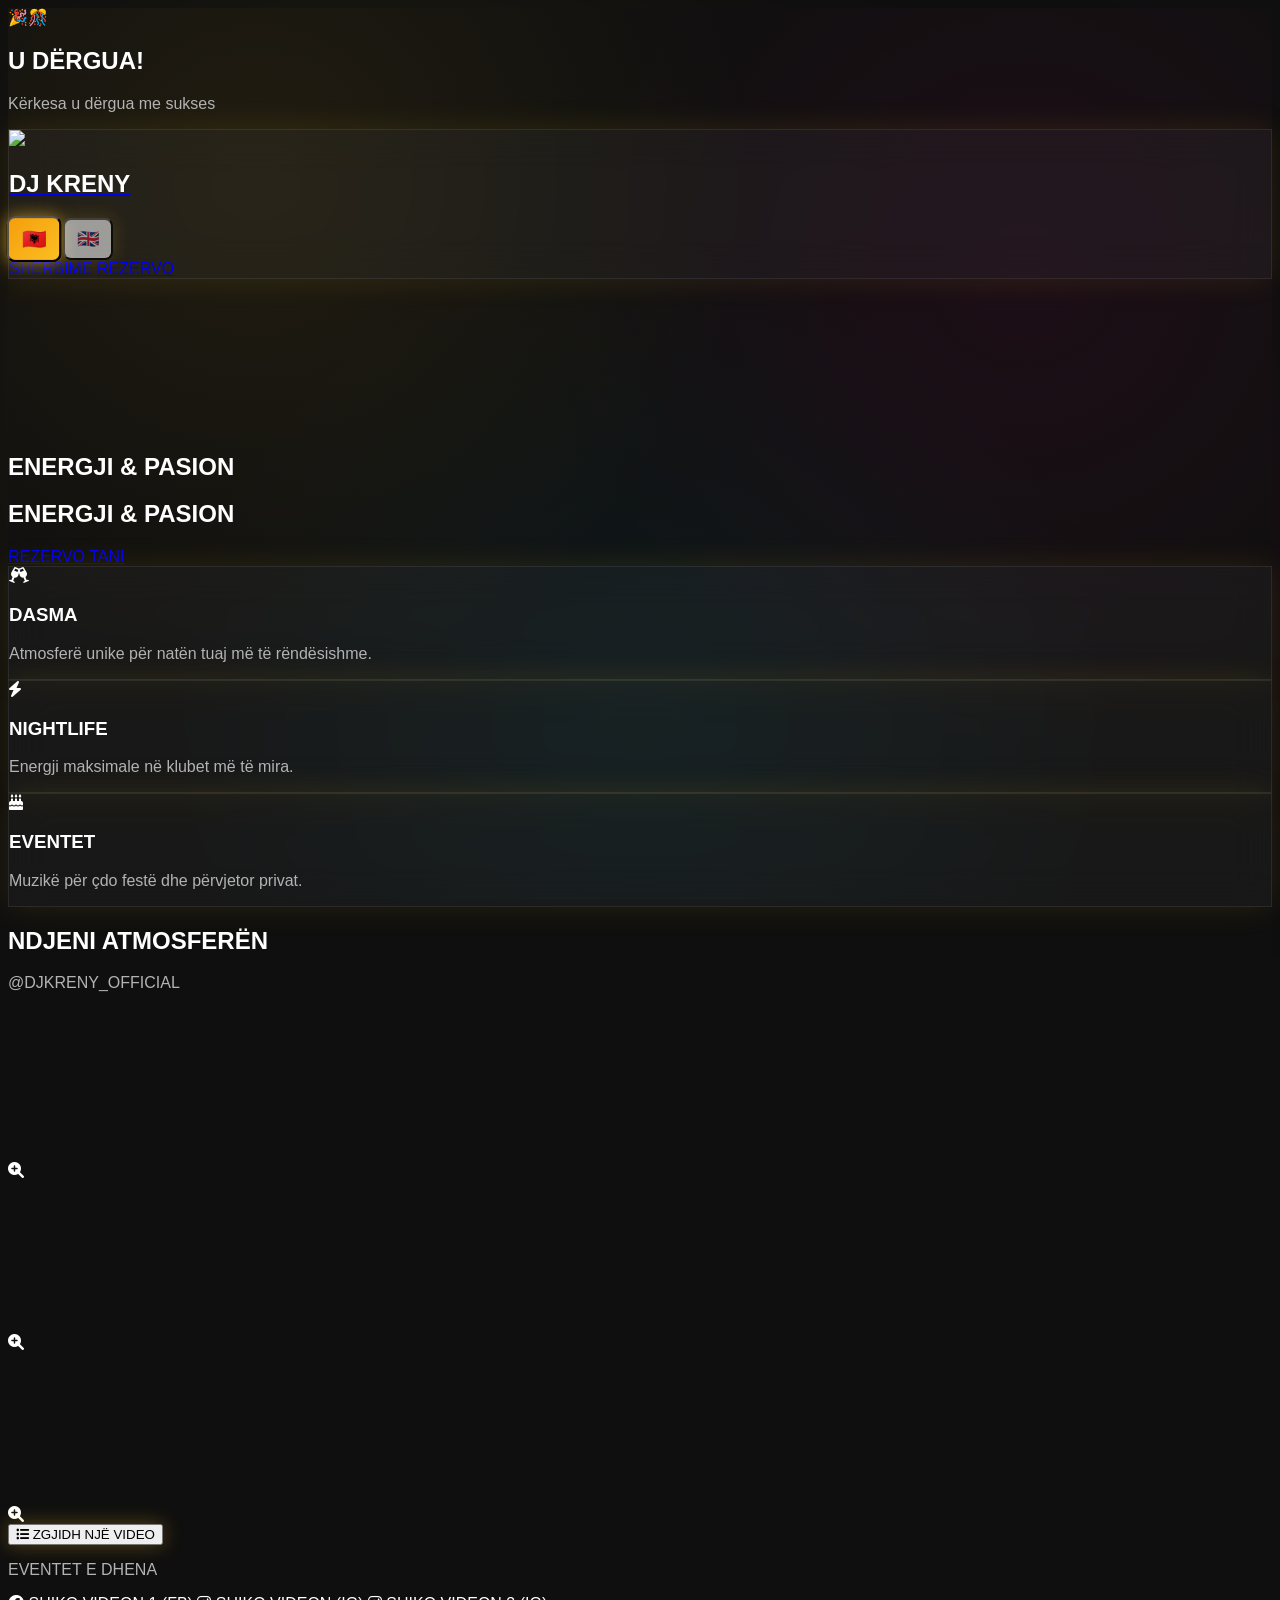
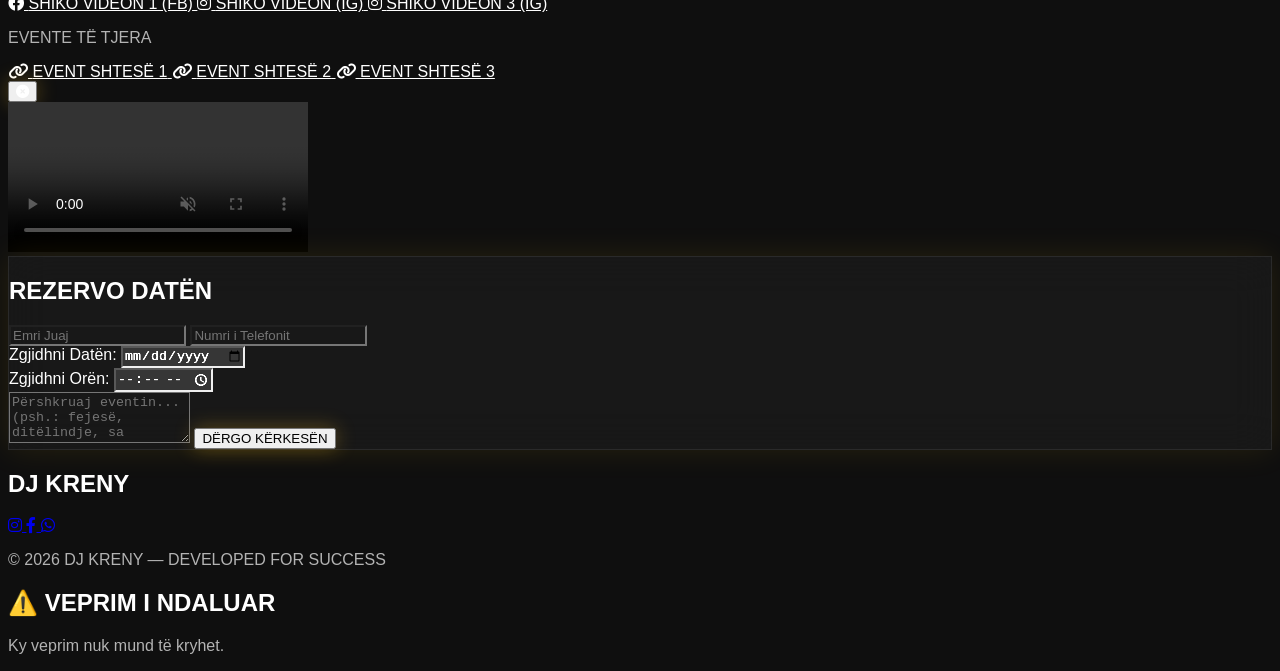
==== index.html @ 091c29fd "Initial commit via Netlify" ====
<!DOCTYPE html>
<html lang="sq">
<head>
    <meta name="google-site-verification" content="lbZ1wRb_eYthbg-sfhE1uniIKTOkqel6J00k6n7oX7g"/>
    <meta charset="UTF-8">
    <meta name="viewport" content="width=device-width, initial-scale=1.0">
    <title>DJ KRENY | Official Website</title>
    <script src="https://cdn.tailwindcss.com"></script>
    <link rel="stylesheet" href="https://cdnjs.cloudflare.com/ajax/libs/font-awesome/6.0.0/css/all.min.css">
    <script src="https://cdn.jsdelivr.net/npm/sweetalert2@11"></script>
    <script src="https://cdn.jsdelivr.net/npm/canvas-confetti@1.6.0/dist/confetti.browser.min.js"></script>
</head>


<style>
    .hero-overlay {
    position: absolute;
    inset: 0;
    background: linear-gradient(to bottom, rgba(0,0,0,0.6), rgba(0,0,0,0.9));
}
    
    
    .lang-btn {
    font-size: 18px;
    padding: 8px 12px;
    border-radius: 8px;
    transition: all 0.3s ease;
    opacity: 0.6;
}

.lang-btn.active {
    opacity: 1;
    background: linear-gradient(135deg, #f59e0b, #fbbf24);
    box-shadow: 0 0 15px rgba(251,191,36,0.6);
    transform: scale(1.1);
}
 
  
 :root {
  --bg-main: #0f0f0f;
  --bg-secondary: #181818;
  --card-bg: rgba(255, 255, 255, 0.05);
  --card-border: rgba(255, 255, 255, 0.1);

  --text-main: #ffffff;
  --text-sub: #b3b3b3;

  --input-bg: #1e1e1e;
}

/* GLOBAL */
body {
  background: var(--bg-main);
  color: var(--text-main);
  font-family: 'Inter', sans-serif;
  overflow-x: hidden;
  transition: background 0.4s ease, color 0.4s ease;
  
  /* SHTESA PER ANTI-COPY */
  -webkit-user-select: none;
  -moz-user-select: none;
  -ms-user-select: none;
  user-select: none;
}

/* Lejon shkrimin vetem te forma e rezervimit */
input, textarea, select {
  -webkit-user-select: text;
  -moz-user-select: text;
  -ms-user-select: text;
  user-select: text;
}
    
    
#preloader { pointer-events: none; }
   
 * {
    scroll-behavior: smooth;
}

/* smooth fade kur hapet faqja */
body {
    animation: fadeIn 1s ease;
}

@keyframes fadeIn {
    from { opacity: 0; }
    to { opacity: 1; }
}
   

@import url('https://fonts.googleapis.com/css2?family=Inter:wght@400;700;900&display=swap');


/* ZBATIMI I VARIABLAVE */

.glass-card {
    background: rgba(255, 255, 255, 0.03) !important;
    backdrop-filter: blur(25px);
    border: 1px solid rgba(255,255,255,0.08);
    box-shadow: 
        0 10px 40px rgba(0,0,0,0.6),
        0 0 30px rgba(251,191,36,0.1);
}

   .glass-card:hover {
    transform: translateY(-8px) scale(1.02);
    box-shadow: 
        0 10px 40px rgba(0,0,0,0.5),
        0 0 30px rgba(251,191,36,0.2);
}
   
   
h1, h2, h3, .text-white { color: var(--text-main) !important; }
p, .text-gray-200, .text-gray-500 { color: var(--text-sub) !important; }

section { transition: background 0.4s ease; }

input, select {
    background-color: var(--input-bg) !important;
    color: var(--text-main) !important;
}
    
/* EFEKTET */
.neon-hover:hover {
    color: #fbbf24;
    text-shadow: 0 0 7px #fbbf24, 0 0 21px #fbbf24;
    transition: all 0.4s ease-in-out;
}

@keyframes slide-up {
    from { transform: translateY(100%); }
    to { transform: translateY(0); }
}

.sticky-player { animation: slide-up 1s ease-out; }

@keyframes logo-gold-pulse {
    0%, 100% { opacity: 0.3; transform: scale(1); filter: blur(15px); }
    50% { opacity: 0.6; transform: scale(1.15); filter: blur(25px); }
}

.animate-logo-gold-pulse { animation: logo-gold-pulse 4s infinite ease-in-out; }
 /* 🔥 FORCE DARK MODE (TAILWIND FIX) */
html, body {
    background-color: #0f0f0f !important;
    color: #ffffff !important;
}

    
    
    body::before {
    content: "";
    position: fixed;
    inset: 0;
    background: radial-gradient(circle at 30% 40%, rgba(251,191,36,0.15), transparent 50%),
                radial-gradient(circle at 70% 60%, rgba(255,0,120,0.12), transparent 50%);
    filter: blur(80px);
    animation: moveLights 12s infinite alternate ease-in-out;
    z-index: -1;
}

@keyframes moveLights {
    0% {
        transform: translate(0, 0) scale(1);
    }
    50% {
        transform: translate(-30px, 20px) scale(1.1);
    }
    100% {
        transform: translate(30px, -20px) scale(1.05);
    }
}
    
    

 /* 🔥 NEXT LEVEL FINAL FIX */

body {
    background: radial-gradient(circle at 20% 20%, rgba(251,191,36,0.08), transparent 40%),
                radial-gradient(circle at 80% 30%, rgba(255,0,150,0.06), transparent 40%),
                radial-gradient(circle at 50% 80%, rgba(0,200,255,0.05), transparent 50%),
                #050505;
    background-attachment: fixed;
}
    

/* heq çdo të bardhë nga Tailwind */
[class*="bg-white"],
.bg-white {
    background-color: transparent !important;
}

/* glass premium */
.glass-card {
    background: rgba(255, 255, 255, 0.04) !important;
    backdrop-filter: blur(20px);
    box-shadow: 0 0 30px rgba(255, 200, 0, 0.1);
}

/* button glow */
button {
    box-shadow: 0 0 20px rgba(251,191,36,0.3);
}

button:hover {
    box-shadow: 0 0 40px rgba(251,191,36,0.6);
}
 
    
    ::selection {
    background: #fbbf24;
    color: black;
}
    
    .reveal {
  opacity: 0;
  transform: translateY(50px);
  transition: 0.8s ease;
}

.reveal.active {
  opacity: 1;
  transform: translateY(0);
}
    
</style>


    
<body>
<!-- PRELOADER -->
<div id="preloader" class="fixed inset-0 z-[99999] flex items-center justify-center bg-black/90 backdrop-blur-xl">

    <div class="text-center">

        <!-- LOGO WRAPPER -->
        <div class="relative w-28 h-28 mx-auto mb-6">

            <!-- Glow ring -->
            <div class="absolute inset-0 rounded-full bg-gradient-to-r from-amber-400 via-yellow-500 to-amber-600 blur-2xl opacity-60 animate-pulse"></div>

            <!-- Rotating border -->
            <div class="absolute inset-0 rounded-full border-2 border-amber-400/40 animate-spin-slow"></div>

            <!-- Logo -->
            <img src="https://i.postimg.cc/5tQn3x85/641736505-18256467829289016-143216903978284011-n.jpg"
                 class="relative w-full h-full rounded-full border-2 border-amber-500 shadow-2xl scale-95 animate-zoomIn">

        </div>

        <!-- SPINNER -->
        <div class="w-8 h-8 border-2 border-amber-400 border-t-transparent rounded-full animate-spin mx-auto"></div>

        <!-- TEXT -->
        <p class="mt-5 text-amber-400 text-xs tracking-[6px] font-semibold animate-pulse">
            LOADING EXPERIENCE
        </p>

    </div>
</div>
    
    
   <div id="successPopup" class="fixed inset-0 flex items-center justify-center bg-black/70 opacity-0 pointer-events-none transition-all duration-500 z-[9999]">
    
    <div id="popupBox" class="bg-[#111] p-8 rounded-3xl text-center border border-amber-500/30 shadow-2xl scale-75 transition-all duration-500">
        
        <div class="text-5xl mb-4 animate-bounce">🎉🎊</div>
        
        <h2 class="text-xl text-amber-500 font-bold mb-2">
            U DËRGUA!
        </h2>
        
        <p class="text-gray-300 text-sm">
            Kërkesa u dërgua me sukses
        </p>

    </div>
</div>
    
    
    
    <nav class="p-4 md:px-10 flex justify-between items-center sticky top-0 z-50 glass-card">
    <a href="#" class="flex items-center gap-3 group cursor-pointer transition-all duration-300 hover:scale-105">
        <div class="relative flex items-center justify-center w-12 h-12 rounded-full p-0.5 border-2 border-amber-500/50">
            <img src="https://i.postimg.cc/5tQn3x85/641736505-18256467829289016-143216903978284011-n.jpg" class="w-full h-full rounded-full object-cover relative z-10 bg-black">
            <div class="absolute inset-0 bg-amber-500 rounded-full blur-lg opacity-30 animate-logo-gold-pulse"></div>
        </div>
        <div class="flex flex-col leading-none">
            <h1 class="text-xl font-black tracking-tighter text-white uppercase neon-hover">DJ <span class="text-amber-500">KRENY</span></h1>
        </div>
    </a>
     
     

    <div class="flex items-center gap-2 bg-white/5 p-1 rounded-xl border border-white/10">

    <button onclick="setLang('sq')" class="lang-btn" id="btn-sq">🇦🇱</button>
    <button onclick="setLang('en')" class="lang-btn" id="btn-en">🇬🇧</button>

</div>

   
    <div class="hidden md:flex gap-6 font-bold text-xs tracking-widest ml-4">
        <a href="#sherbimet" data-key="services">SHËRBIME</a>
        <a href="#rezervo" data-key="book">REZERVO</a>
    </div>
</div>
</nav>
  

<section class="relative h-[85vh] w-full flex items-center justify-center overflow-hidden">
    <div class="absolute inset-0 z-0 overflow-hidden bg-black">
        <video autoplay muted loop playsinline class="w-full h-full object-cover scale-110 blur-[2px] brightness-85">
            <source src="https://www.image2url.com/r2/default/videos/1776715504746-af4464d2-e575-4e0a-9d4e-413dbad7e68f.mp4" type="video/mp4">
        </video>
    </div>

    <div class="relative z-10 text-center px-4 mt-20">
        <h2 class="text-xs font-black tracking-[8px] uppercase text-amber-500 mb-4" data-key="hero_title">
            ENERGJI & PASION
        </h2>
        <h1 data-key="hero_subtitle" class="text-5xl md:text-8xl font-black mb-8 tracking-tighter uppercase leading-none">
            ENERGJI <br> <span class="text-amber-500">& PASION</span>
        </h1>
        <a href="#rezervo" data-key="hero_btn" class="bg-amber-500 text-black px-12 py-5 rounded-full font-black hover:bg-amber-400 transition shadow-[0_0_30px_rgba(251,191,36,0.3)] uppercase text-sm tracking-widest inline-block">
            Rezervo Tani
        </a>
    </div>
</section>

<section id="sherbimet" class="py-24 px-6">
    <div class="max-w-6xl mx-auto grid grid-cols-1 md:grid-cols-3 gap-6">
        <div class="glass-card reveal p-10 rounded-[2.5rem] text-center group hover:border-amber-500/50 transition-all border border-white/5">
            <i class="fas fa-glass-cheers text-4xl text-amber-500 mb-6 block"></i>
            <h3 class="text-xl font-black mb-4 uppercase tracking-tighter" data-key="wedding_title">DASMA</h3>
            <p class="text-gray-200 text-sm leading-relaxed opacity-90" data-key="wedding_desc">Atmosferë unike për natën tuaj më të rëndësishme.</p>
        </div>

        <div class="glass-card p-10 rounded-[2.5rem] text-center group hover:border-amber-500/50 transition-all border border-white/5">
            <i class="fas fa-bolt text-4xl text-amber-500 mb-6 block"></i>
            <h3 class="text-xl font-black mb-4 uppercase tracking-tighter" data-key="nightlife_title">NIGHTLIFE</h3>
            <p class="text-gray-200 text-sm leading-relaxed opacity-90" data-key="nightlife_desc">Energji maksimale në klubet më të mira.</p>
        </div>

        <div class="glass-card p-10 rounded-[2.5rem] text-center group hover:border-amber-500/50 transition-all border border-white/5">
            <i class="fas fa-birthday-cake text-4xl text-amber-500 mb-6 block"></i>
            <h3 class="text-xl font-black mb-4 uppercase tracking-tighter" data-key="events_title_main">EVENTET</h3>
            <p class="text-gray-200 text-sm leading-relaxed opacity-90" data-key="events_desc">Muzikë për çdo festë dhe event privat.</p>
        </div>

    </div>
</section>

<section id="instagram-section" class="py-24 px-6 transition-colors duration-500 bg-[#050505]">
    <div class="max-w-6xl mx-auto text-center">
        
        <h2 class="text-3xl font-black mb-4 tracking-widest uppercase text-white" data-key="insta_title">
            Ndjeni <span class="text-amber-500">Atmosferën</span>
        </h2>
        <p class="text-gray-500 mb-12 text-sm tracking-[3px]">@DJKRENY_OFFICIAL</p>
        
        <div class="grid grid-cols-1 md:grid-cols-3 gap-6 mb-16">
            
            <div class="relative group overflow-hidden rounded-[2rem] aspect-square cursor-pointer border border-white/5 lightbox-trigger" data-video-src="https://www.image2url.com/r2/default/videos/1776734577539-57e2c772-4d3e-4081-ac54-de81a4b35938.mp4">
                <video autoplay muted loop playsinline class="w-full h-full object-cover transition duration-700 group-hover:scale-110 opacity-70 group-hover:opacity-100">
                    <source src="https://www.image2url.com/r2/default/videos/1776734577539-57e2c772-4d3e-4081-ac54-de81a4b35938.mp4" type="video/mp4">
                </video>
                <div class="absolute inset-0 flex items-center justify-center bg-black/50 opacity-0 group-hover:opacity-100 transition duration-300">
                    <i class="fas fa-search-plus text-5xl text-white"></i>
                </div>
            </div>

            <div class="relative group overflow-hidden rounded-[2rem] aspect-square cursor-pointer border border-white/5 lightbox-trigger" data-video-src="https://www.image2url.com/r2/default/videos/1776734560706-68fd677f-1abe-4d3f-a03f-aa2e69886f14.mp4">
                <video autoplay muted loop playsinline class="w-full h-full object-cover transition duration-700 group-hover:scale-110 opacity-70 group-hover:opacity-100">
                    <source src="https://www.image2url.com/r2/default/videos/1776734560706-68fd677f-1abe-4d3f-a03f-aa2e69886f14.mp4" type="video/mp4">
                </video>
                <div class="absolute inset-0 flex items-center justify-center bg-black/50 opacity-0 group-hover:opacity-100 transition duration-300">
                    <i class="fas fa-search-plus text-5xl text-white"></i>
                </div>
            </div>

            <div class="relative group overflow-hidden rounded-[2rem] aspect-square cursor-pointer border border-white/5 lightbox-trigger" data-video-src="https://www.image2url.com/r2/default/videos/1776734533839-8462d007-6847-4ca4-9762-401ceb94bd57.mp4">
                <video autoplay muted loop playsinline class="w-full h-full object-cover transition duration-700 group-hover:scale-110 opacity-70 group-hover:opacity-100">
                    <source src="https://www.image2url.com/r2/default/videos/1776734533839-8462d007-6847-4ca4-9762-401ceb94bd57.mp4" type="video/mp4">
                </video>
                <div class="absolute inset-0 flex items-center justify-center bg-black/50 opacity-0 group-hover:opacity-100 transition duration-300">
                    <i class="fas fa-search-plus text-5xl text-white"></i>
                </div>
            </div>
        </div>

        <div class="relative inline-block text-center">
    <button id="videoLinksBtn" data-key="view_video_btn" class="inline-flex items-center gap-3 bg-gradient-to-r from-amber-600 via-amber-500 to-amber-600 px-10 py-4 rounded-full font-black hover:scale-105 transition shadow-2xl uppercase text-xs tracking-[3px] text-black group">
    <i class="fas fa-list-ul text-lg transition-transform group-hover:rotate-180"></i>
    Zgjidh një Video
</button>
    
    <div id="videoLinksMenu" class="absolute bottom-full left-1/2 -translate-x-1/2 mb-4 w-72 bg-black/95 backdrop-blur-xl border border-white/10 p-4 rounded-[2rem] shadow-2xl opacity-0 scale-95 pointer-events-none transition-all duration-300 z-[110]">
    
    <p class="text-amber-500 text-[10px] tracking-widest uppercase mb-4 font-bold" data-key="events_given_title">
    EVENTET E DHENA
</p>
    
    <div class="space-y-3">
        <a href="https://www.facebook.com/share/v/1Guor6wBud/" target="_blank" class="flex items-center gap-3 text-white text-[11px] font-bold p-3 rounded-xl bg-white/5 hover:bg-amber-500 hover:text-black transition group">
            <i class="fab fa-facebook text-lg"></i> 
            <span data-key="event_1">SHIKO VIDEON 1 (FB)</span>
        </a>
        
        <a href="instagram:/https://reel/DT27ciHDPDz/" 
   onclick="setTimeout(function(){
       window.location.href='https://www.instagram.com/reel/DT27ciHDPDz/';
   }, 500);"
   class="flex items-center gap-3 text-white text-[11px] font-bold p-3 rounded-xl bg-white/5 hover:bg-amber-500 hover:text-black transition group">

    <i class="fab fa-instagram text-lg"></i> 
    <span>SHIKO VIDEON (IG)</span>

</a>

        <a href="https://www.instagram.com/reel/DBvyXGItvAh/" target="_blank" class="flex items-center gap-3 text-white text-[11px] font-bold p-3 rounded-xl bg-white/5 hover:bg-amber-500 hover:text-black transition group">
            <i class="fab fa-instagram text-lg"></i> 
            <span data-key="event_3">SHIKO VIDEON 3 (IG)</span>
        </a>

        <div class="pt-2 pb-1 border-t border-white/10 mt-2">
            <p class="text-gray-500 text-[9px] tracking-widest uppercase font-bold" data-key="other_events">EVENTE TË TJERA</p>
        </div>

        <a href="https://www.instagram.com/reel/DVJmkyRDHvE/" target="_blank" class="flex items-center gap-3 text-white text-[11px] font-bold p-3 rounded-xl bg-white/5 hover:bg-amber-500 hover:text-black transition group">
            <i class="fas fa-link text-sm text-amber-500 group-hover:text-black"></i> 
            <span data-key="event_4">LINK SHTESË 1</span>
        </a>
        <a href="https://www.instagram.com/reel/DVlyt6oDOqT/" target="_blank" class="flex items-center gap-3 text-white text-[11px] font-bold p-3 rounded-xl bg-white/5 hover:bg-amber-500 hover:text-black transition group">
            <i class="fas fa-link text-sm text-amber-500 group-hover:text-black"></i> 
            <span data-key="event_5">LINK SHTESË 2</span>
        </a>
        <a href="https://www.instagram.com/reel/DVovxTMjINb/" target="_blank" class="flex items-center gap-3 text-white text-[11px] font-bold p-3 rounded-xl bg-white/5 hover:bg-amber-500 hover:text-black transition group">
            <i class="fas fa-link text-sm text-amber-500 group-hover:text-black"></i> 
            <span data-key="event_6">LINK SHTESË 3</span>
        </a>
    </div>
</div>
</section>

<div id="lightbox" class="fixed inset-0 z-[999] bg-black/95 backdrop-blur-md flex items-center justify-center opacity-0 pointer-events-none transition-all duration-300">
    
    <button onclick="mbyllLightbox()" class="absolute top-8 right-8 text-white text-5xl z-[1000] hover:text-amber-500 transition-transform active:scale-90 cursor-pointer">
        <i class="fas fa-times-circle"></i>
    </button>
    
    <div id="lightboxContent" class="relative max-w-[90%] max-h-[80%] flex items-center justify-center scale-95 transition-transform duration-300">
        <video id="lightboxVideo" controls muted loop autoplay class="w-full h-full rounded-2xl shadow-2xl border border-white/10">
            <source src="" type="video/mp4">
        </video>
    </div>
</div>

<script>
    // Funksioni Global per mbylljen (punon nga HTML-ja direkt)
    function mbyllLightbox() {
        const lb = document.getElementById('lightbox');
        const lbVid = document.getElementById('lightboxVideo');
        const lbCont = document.getElementById('lightboxContent');
        
        lb.style.opacity = '0';
        lb.style.pointerEvents = 'none';
        lbCont.style.transform = 'scale(0.95)';
        lbVid.pause();
        lbVid.src = "";
    }

    // Funksioni per hapjen
    document.querySelectorAll('.lightbox-trigger').forEach(item => {
        item.addEventListener('click', function() {
            const lb = document.getElementById('lightbox');
            const lbVid = document.getElementById('lightboxVideo');
            const lbCont = document.getElementById('lightboxContent');
            const vSrc = this.getAttribute('data-video-src');
            
            lbVid.src = vSrc;
            lb.style.opacity = '1';
            lb.style.pointerEvents = 'auto';
            lbCont.style.transform = 'scale(1)';
            lbVid.play();
        });
    });

    // Mbyllja kur shtypet pjesa e zeze jashte videos
    document.getElementById('lightbox').addEventListener('click', function(e) {
        if (e.target === this) {
            mbyllLightbox();
        }
    });

    // Kod per Menu-ne e butonit "Zgjidh nje video"
    const vBtn = document.getElementById('videoLinksBtn');
    const vMenu = document.getElementById('videoLinksMenu');
    if(vBtn) {
        vBtn.onclick = (e) => {
            e.stopPropagation();
            vMenu.classList.toggle('opacity-0');
            vMenu.classList.toggle('pointer-events-none');
            vMenu.classList.toggle('scale-95');
        };
    }
    document.addEventListener('click', () => {
        if(vMenu) vMenu.classList.add('opacity-0', 'pointer-events-none', 'scale-95');
    });
</script>

        
    <section id="rezervo" class="py-24 px-6 transition-colors duration-500">
    <div class="max-w-xl mx-auto glass-card p-10 rounded-[3rem] border border-white/5">
        <h2 class="text-3xl font-black mb-8 tracking-tighter text-center" data-key="reserve_title">REZERVO <span class="text-amber-500">DATËN</span></h2>
        
        <form id="reservationForm" action="https://formspree.io/f/mjgjjdal" method="POST" class="flex flex-col gap-5">
    <input type="text" name="name" data-placeholder-key="name" placeholder="Emri Juaj" required
        class="w-full bg-white/10 text-white border border-white/20 rounded-2xl p-4 focus:outline-none focus:border-amber-500 transition">

    <input type="tel" name="phone" data-placeholder-key="phone" placeholder="Numri i Telefonit" required
        class="w-full bg-white/10 text-white border border-white/20 rounded-2xl p-4 focus:outline-none focus:border-amber-500 transition">

    <div class="flex flex-col md:flex-row gap-5">
    <div class="flex-1 bg-white/10 border border-white/20 rounded-2xl p-4 flex items-center">
        <label class="text-gray-300 mr-4 text-sm whitespace-nowrap" data-key="reserve_date_label">Data:</label>
        <input type="date" name="date" required 
            class="bg-transparent text-white w-full outline-none cursor-pointer text-sm"
            style="color-scheme: dark; filter: brightness(1.8);">
    </div>

    <div class="flex-1 bg-white/10 border border-white/20 rounded-2xl p-4 flex items-center">
        <label class="text-gray-300 mr-4 text-sm whitespace-nowrap" data-key="reserve_time_label">Ora:</label>
        <input type="time" name="time" required 
            class="bg-transparent text-white w-full outline-none cursor-pointer text-sm"
            style="color-scheme: dark; filter: brightness(1.8);">
    </div>
</div>

<textarea name="message" data-placeholder-key="message" placeholder="Përshkruaj eventin...(psh.:fejesë, ditëlindje, sa persona, etj...)" 
    rows="3"
    class="w-full bg-white/10 text-white border border-white/20 rounded-2xl p-4 focus:outline-none focus:border-amber-500 transition resize-none mt-5"></textarea>


    <button type="submit" class="w-full bg-amber-500 text-black font-black py-5 rounded-2xl hover:bg-amber-400 transition uppercase tracking-widest text-sm mt-2 shadow-lg" data-key="send">
        Dërgo Kërkesën
    </button>
</form>


<style>
    /* Ky kod detyron ikonen e kalendarit te behet e bardhe ne cdo telefon */
    input[type="date"]::-webkit-calendar-picker-indicator {
        filter: invert(1);
        opacity: 3.0;
        cursor: pointer;
    }
</style>
</section>

<script>
// 1. DHËNAT E PËRKTHIMIT
const translations = {
    en: {
        services: "SERVICES",
        book: "BOOK",
        hero_title: "ENERGY & PASSION",
        hero_subtitle: "ENERGY & PASSION",
        hero_btn: "BOOK NOW",
        wedding_title: "WEDDING",
        wedding_desc: "Unique atmosphere for your most important night.",
        nightlife_title: "NIGHTLIFE",
        nightlife_desc: "Maximum energy in the best clubs.",
        events_title_main: "EVENTS",
        events_desc: "Music for every party and private anniversary.",
        insta_title: "FEEL THE ATMOSPHERE",
        events_given_title: "EVENTS GIVEN",
        other_events: "OTHER EVENTS",
        event_1: "WATCH VIDEO 1 (FB)",
        event_2: "WATCH VIDEO 2 (IG)",
        event_3: "WATCH VIDEO 3 (IG)",
        event_4: "ADDITIONAL EVENT 1",
        event_5: "ADDITIONAL EVENT 2",
        event_6: "ADDITIONAL EVENT 3",
        view_video_btn: "CHOOSE A VIDEO",
        reserve_title: "RESERVE DATE",
        reserve_date_label: "Choose Date:",
        reserve_time_label: "Choose Time:",
        message: "Describe the event... (e.g., engagement, birthday, guests, etc.)",
        send: "SEND REQUEST",
        name: "Full Name",
        phone: "Phone Number"
    },
    sq: {
        services: "SHËRBIME",
        book: "REZERVO",
        hero_title: "ENERGJI & PASION",
        hero_subtitle: "ENERGJI & PASION",
        hero_btn: "REZERVO TANI",
        wedding_title: "DASMA",
        wedding_desc: "Atmosferë unike për natën tuaj më të rëndësishme.",
        nightlife_title: "NIGHTLIFE",
        nightlife_desc: "Energji maksimale në klubet më të mira.",
        events_title_main: "EVENTET",
        events_desc: "Muzikë për çdo festë dhe përvjetor privat.",
        insta_title: "NDJENI ATMOSFERËN",
        events_given_title: "EVENTET E DHENA",
        other_events: "EVENTE TË TJERA",
        event_1: "SHIKO VIDEON 1 (FB)",
        event_2: "SHIKO VIDEON 2 (IG)",
        event_3: "SHIKO VIDEON 3 (IG)",
        event_4: "EVENT SHTESË 1",
        event_5: "EVENT SHTESË 2",
        event_6: "EVENT SHTESË 3",
        view_video_btn: "ZGJIDH NJË VIDEO",
        reserve_title: "REZERVO DATËN",
        reserve_date_label: "Zgjidhni Datën:",
        reserve_time_label: "Zgjidhni Orën:",
        message: "Përshkruaj eventin... (psh.: fejesë, ditëlindje, sa persona, etj...)",
        send: "DËRGO KËRKESËN",
        name: "Emri Juaj",
        phone: "Numri i Telefonit"
    }
};

// 2. FUNKSIONI I PËRKTHIMIT
function updateLanguage(lang) {
    document.querySelectorAll('[data-key]').forEach(el => {
        const key = el.getAttribute('data-key');
        if (translations[lang][key]) {
            const icon = el.querySelector('i');
            if (icon) {
                el.innerHTML = ''; 
                el.appendChild(icon);
                el.appendChild(document.createTextNode(' ' + translations[lang][key]));
            } else {
                el.innerText = translations[lang][key];
            }
        }
    });

    document.querySelectorAll('[data-placeholder-key]').forEach(el => {
        const key = el.getAttribute('data-placeholder-key');
        if (translations[lang][key]) {
            el.placeholder = translations[lang][key];
        }
    });
}

const langSelect = document.getElementById('lang-select');
if (langSelect) {
    langSelect.addEventListener('change', (e) => {
        updateLanguage(e.target.value);
    });
}
       

       
     function setLang(lang) {
    localStorage.setItem("lang", lang);
    updateLanguage(lang);

    document.body.style.transition = "opacity 0.3s";
    document.body.style.opacity = "0.7";

    setTimeout(() => {
        document.body.style.opacity = "1";
    }, 200);

    updateActiveLang(lang);
}

function updateActiveLang(lang) {
    document.getElementById("btn-sq").classList.remove("active");
    document.getElementById("btn-en").classList.remove("active");

    if(lang === "sq") {
        document.getElementById("btn-sq").classList.add("active");
    } else {
        document.getElementById("btn-en").classList.add("active");
    }
}

/* load language automatically */
window.addEventListener("load", () => {
    const savedLang = localStorage.getItem("lang") || "sq";
    updateLanguage(savedLang);
    updateActiveLang(savedLang);
});
       
       
     
// 3. PRELOADER (HAPJA E FAQES)
function hidePreloader() {
    const preloader = document.getElementById('preloader');
    if (!preloader) return;

    preloader.style.transition = "all 0.6s ease";
    preloader.style.opacity = '0';
    preloader.style.transform = 'scale(1.05)';

    setTimeout(() => {
        preloader.style.display = 'none';
    }, 600);
}

// 🚀 MAIN LOAD (clean & pro)
window.addEventListener("load", () => {

    try {
        // 🌍 LANGUAGE INIT
        const savedLang = localStorage.getItem("lang") || "sq";
        updateLanguage(savedLang);
        updateActiveLang(savedLang);
    } catch (e) {
        console.error("Language error:", e);
    }

    // 🎬 hide preloader
    hidePreloader();
});


// 🛟 FALLBACK (nëse ngec load)
setTimeout(() => {
    hidePreloader();
}, 2500);


// 💣 ERROR SAFETY (nuk ngelet kurrë)
window.addEventListener("error", () => {
    hidePreloader();
});
</script>


      <footer class="relative py-8 px-6 border-t border-white/10 bg-[#050505] text-center mt-10 overflow-hidden">
    <div class="absolute inset-0 pointer-events-none">
        <div class="w-48 h-48 bg-amber-500/5 blur-[80px] rounded-full absolute -top-10 left-1/2 -translate-x-1/2"></div>
    </div>

    <div class="relative z-10">
        <div class="mb-4">
            <h2 class="text-lg font-black tracking-tighter uppercase text-white">
                DJ <span class="text-amber-500">KRENY</span>
            </h2>
            <div class="w-8 h-[1px] bg-amber-500/30 mx-auto mt-1"></div>
        </div>

        <div class="flex justify-center gap-4 mb-6">
            
            <a href="https://www.instagram.com/dj_kreny/" 
   target="_blank" 
   rel="noopener noreferrer"
   class="group w-10 h-10 flex items-center justify-center rounded-full bg-white/5 border border-white/10 transition-all duration-300 hover:scale-110 cursor-pointer">
   <i class="fab fa-instagram text-base bg-gradient-to-tr from-[#f9ce34] via-[#ee2a7b] to-[#6228d7] bg-clip-text text-transparent"></i>
</a>

            <a href="https://www.facebook.com/deejay.kreny" target="_blank" rel="noopener noreferrer"
               class="group w-10 h-10 flex items-center justify-center rounded-full bg-white/5 border border-white/10 transition-all duration-300 hover:scale-110 cursor-pointer">
                <i class="fab fa-facebook-f text-base text-[#1877F2]"></i>
            </a>

            <a href="https://wa.me/355697508830" target="_blank" rel="noopener noreferrer"
               class="group w-10 h-10 flex items-center justify-center rounded-full bg-white/5 border border-white/10 transition-all duration-300 hover:scale-110 cursor-pointer">
                <i class="fab fa-whatsapp text-base text-[#25D366]"></i>
            </a>
        </div>

        <p class="text-gray-500 text-[8px] tracking-[3px] uppercase opacity-50">
            © 2026 DJ KRENY — <span class="text-amber-500">DEVELOPED FOR SUCCESS</span>
        </p>
    </div>
</footer>



        
        <div id="copyWarning" class="fixed inset-0 flex items-center justify-center bg-black/80 backdrop-blur-sm z-50 opacity-0 pointer-events-none transition-all duration-300">
    <div class="bg-[#111] border border-amber-500/30 rounded-2xl p-6 text-center shadow-2xl">
        <h2 class="text-amber-500 text-xl font-bold mb-2">⚠️ VEPRIM I NDALUAR</h2>
        <p class="text-gray-300">Ky veprim nuk mund të kryhet.</p>
    </div>
</div>
        
        <script>
const warning = document.getElementById("copyWarning");

function showWarning() {
    warning.classList.remove("opacity-0", "pointer-events-none");
    
    setTimeout(() => {
        warning.classList.add("opacity-0", "pointer-events-none");
    }, 2000);
}

// 🚫 Disable right click
document.addEventListener("contextmenu", function(e) {
    e.preventDefault();
    showWarning();
});

// 🚫 Disable copy (Ctrl + C)
document.addEventListener("keydown", function(e) {
    if ((e.ctrlKey && e.key === "c") || 
        (e.ctrlKey && e.key === "u") || 
        (e.ctrlKey && e.key === "s")) {
        e.preventDefault();
        showWarning();
    }
});

// 🚫 Disable text selection attempt
document.addEventListener("selectstart", function(e) {
    e.preventDefault();
    showWarning();
});
        
        const elements = document.querySelectorAll('.reveal');

const observer = new IntersectionObserver((entries) => {
  entries.forEach(entry => {
    if (entry.isIntersecting) {
      entry.target.classList.add('active');
    }
  });
});

elements.forEach(el => observer.observe(el));
        
        
        
    document.getElementById('reservationForm').addEventListener('submit', function(e) {
    e.preventDefault(); // Ndalo reload-in e menjehershem
    
    const form = this;
    const formData = new FormData(form);

    // 1. Dergo dhenat ne Formspree (Njoftimi)
    fetch(form.action, {
        method: 'POST',
        body: formData,
        headers: {
            'Accept': 'application/json'
        }
    }).then(response => {
        if (response.ok) {
            // 2. Shperthe Konfetit 🎉🎊
            confetti({
                particleCount: 150,
                spread: 70,
                origin: { y: 0.6 },
                colors: ['#fbbf24', '#ffffff', '#f59e0b']
            });

            // 3. Shfaq Pop-up-in profesional
            Swal.fire({
                title: 'SUKSES! 🎊',
                text: 'Veprimi u krye me sukses. Rezervimi juaj u dërgua!',
                icon: 'success',
                background: '#111',
                color: '#fff',
                confirmButtonColor: '#fbbf24',
                confirmButtonText: 'OK',
                customClass: {
                    popup: 'rounded-[2rem] border border-white/10'
                }
            }).then((result) => {
                // 4. Reload automatik pas mbylljes se pop-up
                if (result.isConfirmed) {
                    window.location.reload();
                }
            });
            
            form.reset();
        } else {
            Swal.fire('Gabim', 'Ndodhi një problem, provo përsëri.', 'error');
        }
    }).catch(error => {
        Swal.fire('Gabim', 'Lidhja dështoi.', 'error');
    });
});


        
</script>
</body>
</html>
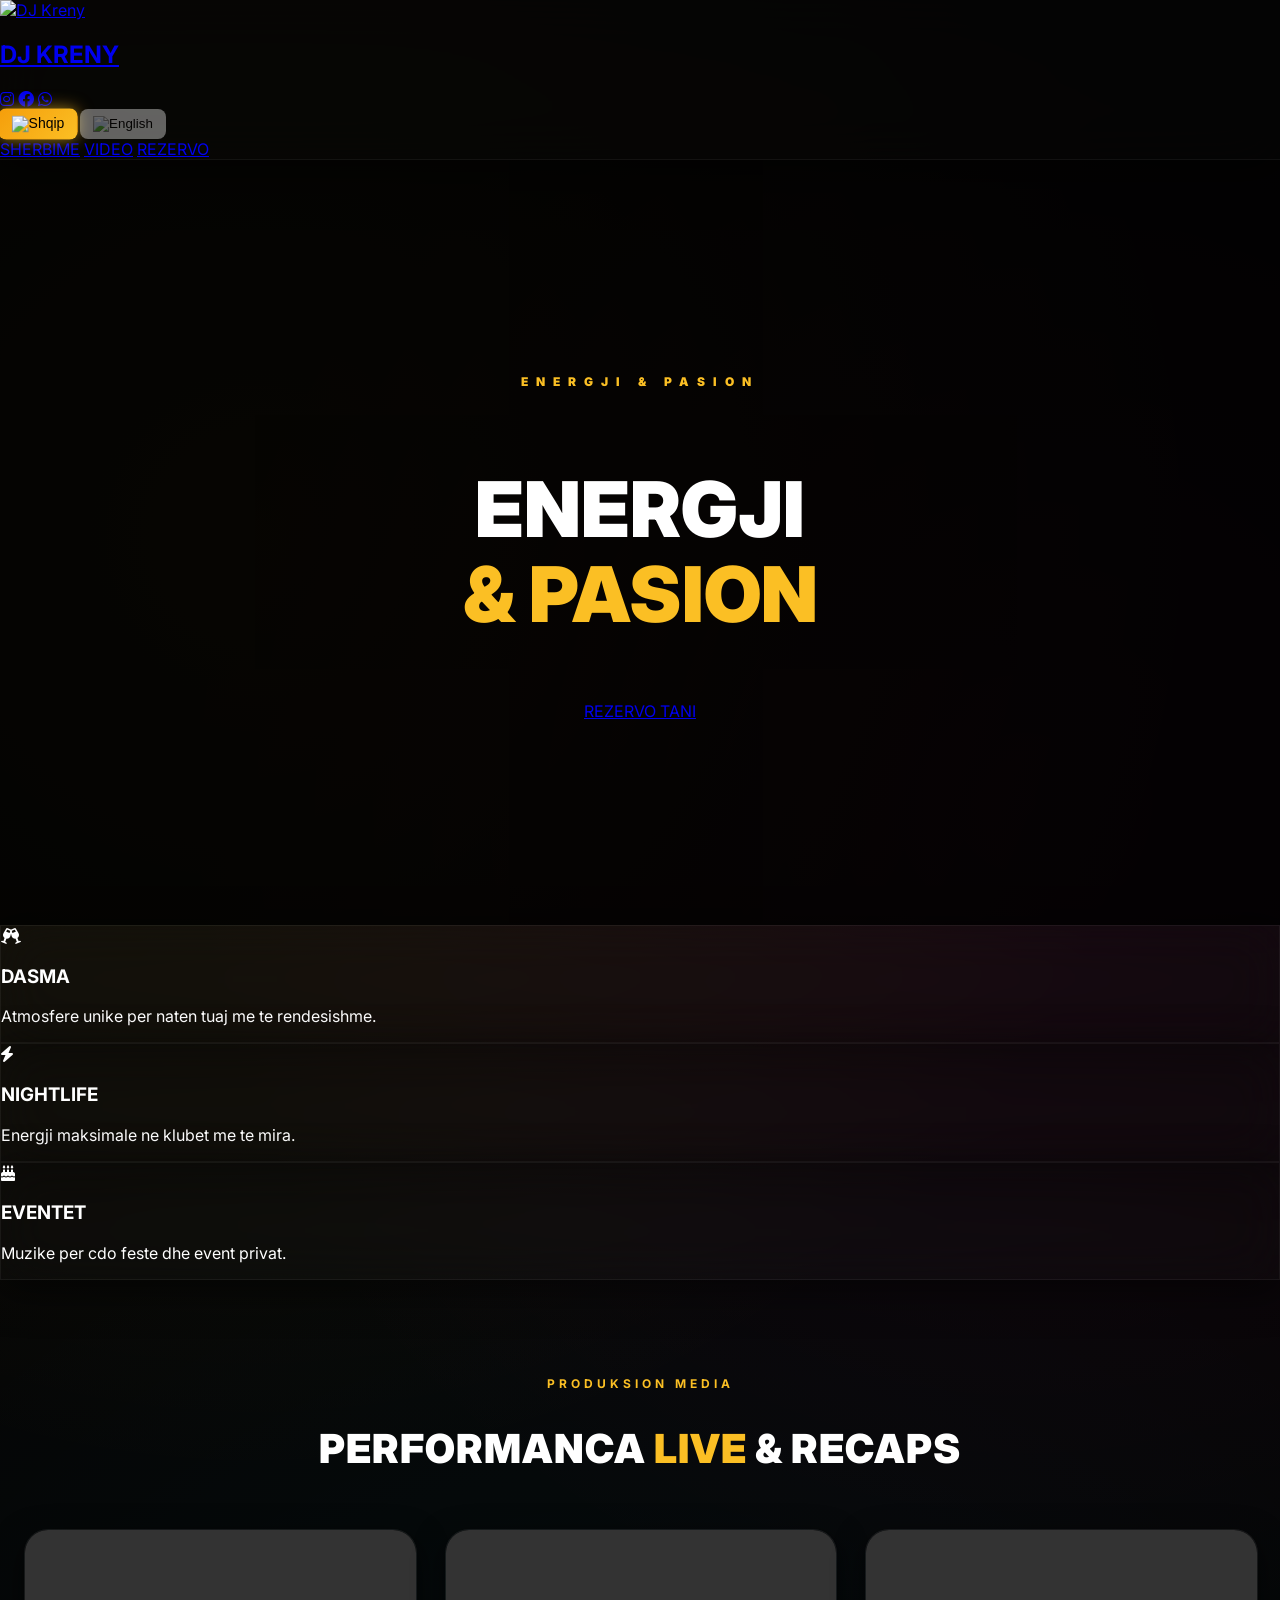
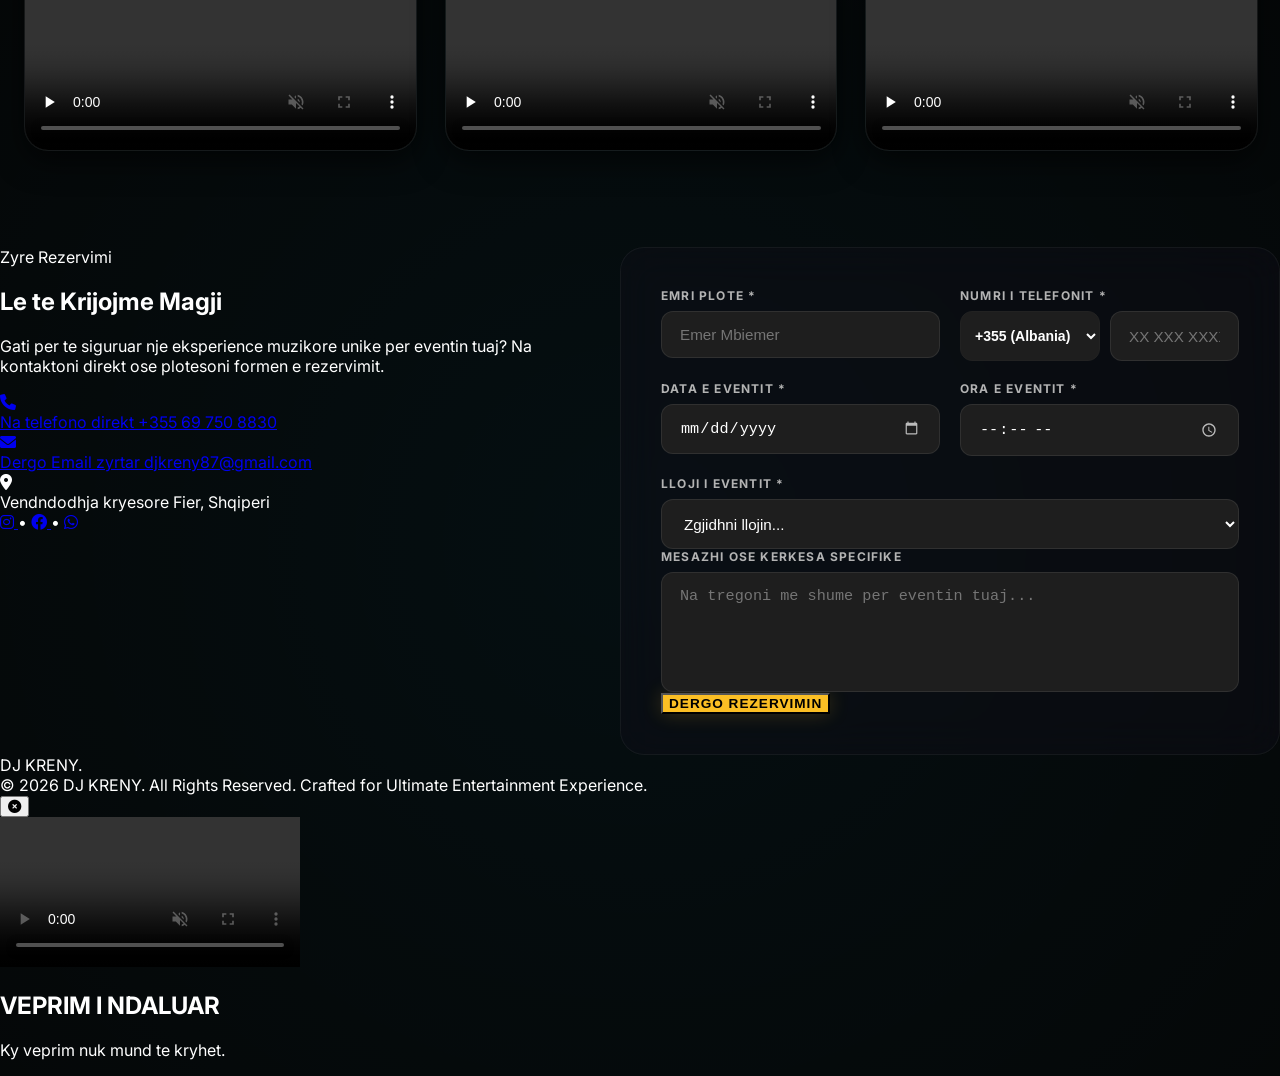
==== commit a2e210a1: "Add files via upload" ====
--- a/index.html
+++ b/index.html
@@ -1,889 +1,744 @@
-<!DOCTYPE html>
-<html lang="sq">
-<head>
-    <meta name="google-site-verification" content="lbZ1wRb_eYthbg-sfhE1uniIKTOkqel6J00k6n7oX7g"/>
-    <meta charset="UTF-8">
-    <meta name="viewport" content="width=device-width, initial-scale=1.0">
-    <title>DJ KRENY | Official Website</title>
-    <script src="https://cdn.tailwindcss.com"></script>
-    <link rel="stylesheet" href="https://cdnjs.cloudflare.com/ajax/libs/font-awesome/6.0.0/css/all.min.css">
-    <script src="https://cdn.jsdelivr.net/npm/sweetalert2@11"></script>
-    <script src="https://cdn.jsdelivr.net/npm/canvas-confetti@1.6.0/dist/confetti.browser.min.js"></script>
-</head>
-
-
-<style>
-    .hero-overlay {
-    position: absolute;
-    inset: 0;
-    background: linear-gradient(to bottom, rgba(0,0,0,0.6), rgba(0,0,0,0.9));
-}
-    
-    
-    .lang-btn {
-    font-size: 18px;
-    padding: 8px 12px;
-    border-radius: 8px;
-    transition: all 0.3s ease;
-    opacity: 0.6;
-}
-
-.lang-btn.active {
-    opacity: 1;
-    background: linear-gradient(135deg, #f59e0b, #fbbf24);
-    box-shadow: 0 0 15px rgba(251,191,36,0.6);
-    transform: scale(1.1);
-}
- 
-  
- :root {
-  --bg-main: #0f0f0f;
-  --bg-secondary: #181818;
-  --card-bg: rgba(255, 255, 255, 0.05);
-  --card-border: rgba(255, 255, 255, 0.1);
-
-  --text-main: #ffffff;
-  --text-sub: #b3b3b3;
-
-  --input-bg: #1e1e1e;
-}
-
-/* GLOBAL */
-body {
-  background: var(--bg-main);
-  color: var(--text-main);
-  font-family: 'Inter', sans-serif;
-  overflow-x: hidden;
-  transition: background 0.4s ease, color 0.4s ease;
-  
-  /* SHTESA PER ANTI-COPY */
-  -webkit-user-select: none;
-  -moz-user-select: none;
-  -ms-user-select: none;
-  user-select: none;
-}
-
-/* Lejon shkrimin vetem te forma e rezervimit */
-input, textarea, select {
-  -webkit-user-select: text;
-  -moz-user-select: text;
-  -ms-user-select: text;
-  user-select: text;
-}
-    
-    
-#preloader { pointer-events: none; }
-   
- * {
-    scroll-behavior: smooth;
-}
-
-/* smooth fade kur hapet faqja */
-body {
-    animation: fadeIn 1s ease;
-}
-
-@keyframes fadeIn {
-    from { opacity: 0; }
-    to { opacity: 1; }
-}
-   
-
-@import url('https://fonts.googleapis.com/css2?family=Inter:wght@400;700;900&display=swap');
-
-
-/* ZBATIMI I VARIABLAVE */
-
-.glass-card {
-    background: rgba(255, 255, 255, 0.03) !important;
-    backdrop-filter: blur(25px);
-    border: 1px solid rgba(255,255,255,0.08);
-    box-shadow: 
-        0 10px 40px rgba(0,0,0,0.6),
-        0 0 30px rgba(251,191,36,0.1);
-}
-
-   .glass-card:hover {
-    transform: translateY(-8px) scale(1.02);
-    box-shadow: 
-        0 10px 40px rgba(0,0,0,0.5),
-        0 0 30px rgba(251,191,36,0.2);
-}
-   
-   
-h1, h2, h3, .text-white { color: var(--text-main) !important; }
-p, .text-gray-200, .text-gray-500 { color: var(--text-sub) !important; }
-
-section { transition: background 0.4s ease; }
-
-input, select {
-    background-color: var(--input-bg) !important;
-    color: var(--text-main) !important;
-}
-    
-/* EFEKTET */
-.neon-hover:hover {
-    color: #fbbf24;
-    text-shadow: 0 0 7px #fbbf24, 0 0 21px #fbbf24;
-    transition: all 0.4s ease-in-out;
-}
-
-@keyframes slide-up {
-    from { transform: translateY(100%); }
-    to { transform: translateY(0); }
-}
-
-.sticky-player { animation: slide-up 1s ease-out; }
-
-@keyframes logo-gold-pulse {
-    0%, 100% { opacity: 0.3; transform: scale(1); filter: blur(15px); }
-    50% { opacity: 0.6; transform: scale(1.15); filter: blur(25px); }
-}
-
-.animate-logo-gold-pulse { animation: logo-gold-pulse 4s infinite ease-in-out; }
- /* 🔥 FORCE DARK MODE (TAILWIND FIX) */
-html, body {
-    background-color: #0f0f0f !important;
-    color: #ffffff !important;
-}
-
-    
-    
-    body::before {
-    content: "";
-    position: fixed;
-    inset: 0;
-    background: radial-gradient(circle at 30% 40%, rgba(251,191,36,0.15), transparent 50%),
-                radial-gradient(circle at 70% 60%, rgba(255,0,120,0.12), transparent 50%);
-    filter: blur(80px);
-    animation: moveLights 12s infinite alternate ease-in-out;
-    z-index: -1;
-}
-
-@keyframes moveLights {
-    0% {
-        transform: translate(0, 0) scale(1);
-    }
-    50% {
-        transform: translate(-30px, 20px) scale(1.1);
-    }
-    100% {
-        transform: translate(30px, -20px) scale(1.05);
-    }
-}
-    
-    
-
- /* 🔥 NEXT LEVEL FINAL FIX */
-
-body {
-    background: radial-gradient(circle at 20% 20%, rgba(251,191,36,0.08), transparent 40%),
-                radial-gradient(circle at 80% 30%, rgba(255,0,150,0.06), transparent 40%),
-                radial-gradient(circle at 50% 80%, rgba(0,200,255,0.05), transparent 50%),
-                #050505;
-    background-attachment: fixed;
-}
-    
-
-/* heq çdo të bardhë nga Tailwind */
-[class*="bg-white"],
-.bg-white {
-    background-color: transparent !important;
-}
-
-/* glass premium */
-.glass-card {
-    background: rgba(255, 255, 255, 0.04) !important;
-    backdrop-filter: blur(20px);
-    box-shadow: 0 0 30px rgba(255, 200, 0, 0.1);
-}
-
-/* button glow */
-button {
-    box-shadow: 0 0 20px rgba(251,191,36,0.3);
-}
-
-button:hover {
-    box-shadow: 0 0 40px rgba(251,191,36,0.6);
-}
- 
-    
-    ::selection {
-    background: #fbbf24;
-    color: black;
-}
-    
-    .reveal {
-  opacity: 0;
-  transform: translateY(50px);
-  transition: 0.8s ease;
-}
-
-.reveal.active {
-  opacity: 1;
-  transform: translateY(0);
-}
-    
-</style>
-
-
-    
-<body>
-<!-- PRELOADER -->
-<div id="preloader" class="fixed inset-0 z-[99999] flex items-center justify-center bg-black/90 backdrop-blur-xl">
-
-    <div class="text-center">
-
-        <!-- LOGO WRAPPER -->
-        <div class="relative w-28 h-28 mx-auto mb-6">
-
-            <!-- Glow ring -->
-            <div class="absolute inset-0 rounded-full bg-gradient-to-r from-amber-400 via-yellow-500 to-amber-600 blur-2xl opacity-60 animate-pulse"></div>
-
-            <!-- Rotating border -->
-            <div class="absolute inset-0 rounded-full border-2 border-amber-400/40 animate-spin-slow"></div>
-
-            <!-- Logo -->
-            <img src="https://i.postimg.cc/5tQn3x85/641736505-18256467829289016-143216903978284011-n.jpg"
-                 class="relative w-full h-full rounded-full border-2 border-amber-500 shadow-2xl scale-95 animate-zoomIn">
-
-        </div>
-
-        <!-- SPINNER -->
-        <div class="w-8 h-8 border-2 border-amber-400 border-t-transparent rounded-full animate-spin mx-auto"></div>
-
-        <!-- TEXT -->
-        <p class="mt-5 text-amber-400 text-xs tracking-[6px] font-semibold animate-pulse">
-            LOADING EXPERIENCE
-        </p>
-
-    </div>
-</div>
-    
-    
-   <div id="successPopup" class="fixed inset-0 flex items-center justify-center bg-black/70 opacity-0 pointer-events-none transition-all duration-500 z-[9999]">
-    
-    <div id="popupBox" class="bg-[#111] p-8 rounded-3xl text-center border border-amber-500/30 shadow-2xl scale-75 transition-all duration-500">
-        
-        <div class="text-5xl mb-4 animate-bounce">🎉🎊</div>
-        
-        <h2 class="text-xl text-amber-500 font-bold mb-2">
-            U DËRGUA!
-        </h2>
-        
-        <p class="text-gray-300 text-sm">
-            Kërkesa u dërgua me sukses
-        </p>
-
-    </div>
-</div>
-    
-    
-    
-    <nav class="p-4 md:px-10 flex justify-between items-center sticky top-0 z-50 glass-card">
-    <a href="#" class="flex items-center gap-3 group cursor-pointer transition-all duration-300 hover:scale-105">
-        <div class="relative flex items-center justify-center w-12 h-12 rounded-full p-0.5 border-2 border-amber-500/50">
-            <img src="https://i.postimg.cc/5tQn3x85/641736505-18256467829289016-143216903978284011-n.jpg" class="w-full h-full rounded-full object-cover relative z-10 bg-black">
-            <div class="absolute inset-0 bg-amber-500 rounded-full blur-lg opacity-30 animate-logo-gold-pulse"></div>
-        </div>
-        <div class="flex flex-col leading-none">
-            <h1 class="text-xl font-black tracking-tighter text-white uppercase neon-hover">DJ <span class="text-amber-500">KRENY</span></h1>
-        </div>
-    </a>
-     
-     
-
-    <div class="flex items-center gap-2 bg-white/5 p-1 rounded-xl border border-white/10">
-
-    <button onclick="setLang('sq')" class="lang-btn" id="btn-sq">🇦🇱</button>
-    <button onclick="setLang('en')" class="lang-btn" id="btn-en">🇬🇧</button>
-
-</div>
-
-   
-    <div class="hidden md:flex gap-6 font-bold text-xs tracking-widest ml-4">
-        <a href="#sherbimet" data-key="services">SHËRBIME</a>
-        <a href="#rezervo" data-key="book">REZERVO</a>
-    </div>
-</div>
-</nav>
-  
-
-<section class="relative h-[85vh] w-full flex items-center justify-center overflow-hidden">
-    <div class="absolute inset-0 z-0 overflow-hidden bg-black">
-        <video autoplay muted loop playsinline class="w-full h-full object-cover scale-110 blur-[2px] brightness-85">
-            <source src="https://www.image2url.com/r2/default/videos/1776715504746-af4464d2-e575-4e0a-9d4e-413dbad7e68f.mp4" type="video/mp4">
-        </video>
-    </div>
-
-    <div class="relative z-10 text-center px-4 mt-20">
-        <h2 class="text-xs font-black tracking-[8px] uppercase text-amber-500 mb-4" data-key="hero_title">
-            ENERGJI & PASION
-        </h2>
-        <h1 data-key="hero_subtitle" class="text-5xl md:text-8xl font-black mb-8 tracking-tighter uppercase leading-none">
-            ENERGJI <br> <span class="text-amber-500">& PASION</span>
-        </h1>
-        <a href="#rezervo" data-key="hero_btn" class="bg-amber-500 text-black px-12 py-5 rounded-full font-black hover:bg-amber-400 transition shadow-[0_0_30px_rgba(251,191,36,0.3)] uppercase text-sm tracking-widest inline-block">
-            Rezervo Tani
-        </a>
-    </div>
-</section>
-
-<section id="sherbimet" class="py-24 px-6">
-    <div class="max-w-6xl mx-auto grid grid-cols-1 md:grid-cols-3 gap-6">
-        <div class="glass-card reveal p-10 rounded-[2.5rem] text-center group hover:border-amber-500/50 transition-all border border-white/5">
-            <i class="fas fa-glass-cheers text-4xl text-amber-500 mb-6 block"></i>
-            <h3 class="text-xl font-black mb-4 uppercase tracking-tighter" data-key="wedding_title">DASMA</h3>
-            <p class="text-gray-200 text-sm leading-relaxed opacity-90" data-key="wedding_desc">Atmosferë unike për natën tuaj më të rëndësishme.</p>
-        </div>
-
-        <div class="glass-card p-10 rounded-[2.5rem] text-center group hover:border-amber-500/50 transition-all border border-white/5">
-            <i class="fas fa-bolt text-4xl text-amber-500 mb-6 block"></i>
-            <h3 class="text-xl font-black mb-4 uppercase tracking-tighter" data-key="nightlife_title">NIGHTLIFE</h3>
-            <p class="text-gray-200 text-sm leading-relaxed opacity-90" data-key="nightlife_desc">Energji maksimale në klubet më të mira.</p>
-        </div>
-
-        <div class="glass-card p-10 rounded-[2.5rem] text-center group hover:border-amber-500/50 transition-all border border-white/5">
-            <i class="fas fa-birthday-cake text-4xl text-amber-500 mb-6 block"></i>
-            <h3 class="text-xl font-black mb-4 uppercase tracking-tighter" data-key="events_title_main">EVENTET</h3>
-            <p class="text-gray-200 text-sm leading-relaxed opacity-90" data-key="events_desc">Muzikë për çdo festë dhe event privat.</p>
-        </div>
-
-    </div>
-</section>
-
-<section id="instagram-section" class="py-24 px-6 transition-colors duration-500 bg-[#050505]">
-    <div class="max-w-6xl mx-auto text-center">
-        
-        <h2 class="text-3xl font-black mb-4 tracking-widest uppercase text-white" data-key="insta_title">
-            Ndjeni <span class="text-amber-500">Atmosferën</span>
-        </h2>
-        <p class="text-gray-500 mb-12 text-sm tracking-[3px]">@DJKRENY_OFFICIAL</p>
-        
-        <div class="grid grid-cols-1 md:grid-cols-3 gap-6 mb-16">
-            
-            <div class="relative group overflow-hidden rounded-[2rem] aspect-square cursor-pointer border border-white/5 lightbox-trigger" data-video-src="https://www.image2url.com/r2/default/videos/1776734577539-57e2c772-4d3e-4081-ac54-de81a4b35938.mp4">
-                <video autoplay muted loop playsinline class="w-full h-full object-cover transition duration-700 group-hover:scale-110 opacity-70 group-hover:opacity-100">
-                    <source src="https://www.image2url.com/r2/default/videos/1776734577539-57e2c772-4d3e-4081-ac54-de81a4b35938.mp4" type="video/mp4">
-                </video>
-                <div class="absolute inset-0 flex items-center justify-center bg-black/50 opacity-0 group-hover:opacity-100 transition duration-300">
-                    <i class="fas fa-search-plus text-5xl text-white"></i>
-                </div>
-            </div>
-
-            <div class="relative group overflow-hidden rounded-[2rem] aspect-square cursor-pointer border border-white/5 lightbox-trigger" data-video-src="https://www.image2url.com/r2/default/videos/1776734560706-68fd677f-1abe-4d3f-a03f-aa2e69886f14.mp4">
-                <video autoplay muted loop playsinline class="w-full h-full object-cover transition duration-700 group-hover:scale-110 opacity-70 group-hover:opacity-100">
-                    <source src="https://www.image2url.com/r2/default/videos/1776734560706-68fd677f-1abe-4d3f-a03f-aa2e69886f14.mp4" type="video/mp4">
-                </video>
-                <div class="absolute inset-0 flex items-center justify-center bg-black/50 opacity-0 group-hover:opacity-100 transition duration-300">
-                    <i class="fas fa-search-plus text-5xl text-white"></i>
-                </div>
-            </div>
-
-            <div class="relative group overflow-hidden rounded-[2rem] aspect-square cursor-pointer border border-white/5 lightbox-trigger" data-video-src="https://www.image2url.com/r2/default/videos/1776734533839-8462d007-6847-4ca4-9762-401ceb94bd57.mp4">
-                <video autoplay muted loop playsinline class="w-full h-full object-cover transition duration-700 group-hover:scale-110 opacity-70 group-hover:opacity-100">
-                    <source src="https://www.image2url.com/r2/default/videos/1776734533839-8462d007-6847-4ca4-9762-401ceb94bd57.mp4" type="video/mp4">
-                </video>
-                <div class="absolute inset-0 flex items-center justify-center bg-black/50 opacity-0 group-hover:opacity-100 transition duration-300">
-                    <i class="fas fa-search-plus text-5xl text-white"></i>
-                </div>
-            </div>
-        </div>
-
-        <div class="relative inline-block text-center">
-    <button id="videoLinksBtn" data-key="view_video_btn" class="inline-flex items-center gap-3 bg-gradient-to-r from-amber-600 via-amber-500 to-amber-600 px-10 py-4 rounded-full font-black hover:scale-105 transition shadow-2xl uppercase text-xs tracking-[3px] text-black group">
-    <i class="fas fa-list-ul text-lg transition-transform group-hover:rotate-180"></i>
-    Zgjidh një Video
-</button>
-    
-    <div id="videoLinksMenu" class="absolute bottom-full left-1/2 -translate-x-1/2 mb-4 w-72 bg-black/95 backdrop-blur-xl border border-white/10 p-4 rounded-[2rem] shadow-2xl opacity-0 scale-95 pointer-events-none transition-all duration-300 z-[110]">
-    
-    <p class="text-amber-500 text-[10px] tracking-widest uppercase mb-4 font-bold" data-key="events_given_title">
-    EVENTET E DHENA
-</p>
-    
-    <div class="space-y-3">
-        <a href="https://www.facebook.com/share/v/1Guor6wBud/" target="_blank" class="flex items-center gap-3 text-white text-[11px] font-bold p-3 rounded-xl bg-white/5 hover:bg-amber-500 hover:text-black transition group">
-            <i class="fab fa-facebook text-lg"></i> 
-            <span data-key="event_1">SHIKO VIDEON 1 (FB)</span>
-        </a>
-        
-        <a href="instagram:/https://reel/DT27ciHDPDz/" 
-   onclick="setTimeout(function(){
-       window.location.href='https://www.instagram.com/reel/DT27ciHDPDz/';
-   }, 500);"
-   class="flex items-center gap-3 text-white text-[11px] font-bold p-3 rounded-xl bg-white/5 hover:bg-amber-500 hover:text-black transition group">
-
-    <i class="fab fa-instagram text-lg"></i> 
-    <span>SHIKO VIDEON (IG)</span>
-
-</a>
-
-        <a href="https://www.instagram.com/reel/DBvyXGItvAh/" target="_blank" class="flex items-center gap-3 text-white text-[11px] font-bold p-3 rounded-xl bg-white/5 hover:bg-amber-500 hover:text-black transition group">
-            <i class="fab fa-instagram text-lg"></i> 
-            <span data-key="event_3">SHIKO VIDEON 3 (IG)</span>
-        </a>
-
-        <div class="pt-2 pb-1 border-t border-white/10 mt-2">
-            <p class="text-gray-500 text-[9px] tracking-widest uppercase font-bold" data-key="other_events">EVENTE TË TJERA</p>
-        </div>
-
-        <a href="https://www.instagram.com/reel/DVJmkyRDHvE/" target="_blank" class="flex items-center gap-3 text-white text-[11px] font-bold p-3 rounded-xl bg-white/5 hover:bg-amber-500 hover:text-black transition group">
-            <i class="fas fa-link text-sm text-amber-500 group-hover:text-black"></i> 
-            <span data-key="event_4">LINK SHTESË 1</span>
-        </a>
-        <a href="https://www.instagram.com/reel/DVlyt6oDOqT/" target="_blank" class="flex items-center gap-3 text-white text-[11px] font-bold p-3 rounded-xl bg-white/5 hover:bg-amber-500 hover:text-black transition group">
-            <i class="fas fa-link text-sm text-amber-500 group-hover:text-black"></i> 
-            <span data-key="event_5">LINK SHTESË 2</span>
-        </a>
-        <a href="https://www.instagram.com/reel/DVovxTMjINb/" target="_blank" class="flex items-center gap-3 text-white text-[11px] font-bold p-3 rounded-xl bg-white/5 hover:bg-amber-500 hover:text-black transition group">
-            <i class="fas fa-link text-sm text-amber-500 group-hover:text-black"></i> 
-            <span data-key="event_6">LINK SHTESË 3</span>
-        </a>
-    </div>
-</div>
-</section>
-
-<div id="lightbox" class="fixed inset-0 z-[999] bg-black/95 backdrop-blur-md flex items-center justify-center opacity-0 pointer-events-none transition-all duration-300">
-    
-    <button onclick="mbyllLightbox()" class="absolute top-8 right-8 text-white text-5xl z-[1000] hover:text-amber-500 transition-transform active:scale-90 cursor-pointer">
-        <i class="fas fa-times-circle"></i>
-    </button>
-    
-    <div id="lightboxContent" class="relative max-w-[90%] max-h-[80%] flex items-center justify-center scale-95 transition-transform duration-300">
-        <video id="lightboxVideo" controls muted loop autoplay class="w-full h-full rounded-2xl shadow-2xl border border-white/10">
-            <source src="" type="video/mp4">
-        </video>
-    </div>
-</div>
-
-<script>
-    // Funksioni Global per mbylljen (punon nga HTML-ja direkt)
-    function mbyllLightbox() {
-        const lb = document.getElementById('lightbox');
-        const lbVid = document.getElementById('lightboxVideo');
-        const lbCont = document.getElementById('lightboxContent');
-        
-        lb.style.opacity = '0';
-        lb.style.pointerEvents = 'none';
-        lbCont.style.transform = 'scale(0.95)';
-        lbVid.pause();
-        lbVid.src = "";
-    }
-
-    // Funksioni per hapjen
-    document.querySelectorAll('.lightbox-trigger').forEach(item => {
-        item.addEventListener('click', function() {
-            const lb = document.getElementById('lightbox');
-            const lbVid = document.getElementById('lightboxVideo');
-            const lbCont = document.getElementById('lightboxContent');
-            const vSrc = this.getAttribute('data-video-src');
-            
-            lbVid.src = vSrc;
-            lb.style.opacity = '1';
-            lb.style.pointerEvents = 'auto';
-            lbCont.style.transform = 'scale(1)';
-            lbVid.play();
-        });
-    });
-
-    // Mbyllja kur shtypet pjesa e zeze jashte videos
-    document.getElementById('lightbox').addEventListener('click', function(e) {
-        if (e.target === this) {
-            mbyllLightbox();
-        }
-    });
-
-    // Kod per Menu-ne e butonit "Zgjidh nje video"
-    const vBtn = document.getElementById('videoLinksBtn');
-    const vMenu = document.getElementById('videoLinksMenu');
-    if(vBtn) {
-        vBtn.onclick = (e) => {
-            e.stopPropagation();
-            vMenu.classList.toggle('opacity-0');
-            vMenu.classList.toggle('pointer-events-none');
-            vMenu.classList.toggle('scale-95');
-        };
-    }
-    document.addEventListener('click', () => {
-        if(vMenu) vMenu.classList.add('opacity-0', 'pointer-events-none', 'scale-95');
-    });
-</script>
-
-        
-    <section id="rezervo" class="py-24 px-6 transition-colors duration-500">
-    <div class="max-w-xl mx-auto glass-card p-10 rounded-[3rem] border border-white/5">
-        <h2 class="text-3xl font-black mb-8 tracking-tighter text-center" data-key="reserve_title">REZERVO <span class="text-amber-500">DATËN</span></h2>
-        
-        <form id="reservationForm" action="https://formspree.io/f/mjgjjdal" method="POST" class="flex flex-col gap-5">
-    <input type="text" name="name" data-placeholder-key="name" placeholder="Emri Juaj" required
-        class="w-full bg-white/10 text-white border border-white/20 rounded-2xl p-4 focus:outline-none focus:border-amber-500 transition">
-
-    <input type="tel" name="phone" data-placeholder-key="phone" placeholder="Numri i Telefonit" required
-        class="w-full bg-white/10 text-white border border-white/20 rounded-2xl p-4 focus:outline-none focus:border-amber-500 transition">
-
-    <div class="flex flex-col md:flex-row gap-5">
-    <div class="flex-1 bg-white/10 border border-white/20 rounded-2xl p-4 flex items-center">
-        <label class="text-gray-300 mr-4 text-sm whitespace-nowrap" data-key="reserve_date_label">Data:</label>
-        <input type="date" name="date" required 
-            class="bg-transparent text-white w-full outline-none cursor-pointer text-sm"
-            style="color-scheme: dark; filter: brightness(1.8);">
-    </div>
-
-    <div class="flex-1 bg-white/10 border border-white/20 rounded-2xl p-4 flex items-center">
-        <label class="text-gray-300 mr-4 text-sm whitespace-nowrap" data-key="reserve_time_label">Ora:</label>
-        <input type="time" name="time" required 
-            class="bg-transparent text-white w-full outline-none cursor-pointer text-sm"
-            style="color-scheme: dark; filter: brightness(1.8);">
-    </div>
-</div>
-
-<textarea name="message" data-placeholder-key="message" placeholder="Përshkruaj eventin...(psh.:fejesë, ditëlindje, sa persona, etj...)" 
-    rows="3"
-    class="w-full bg-white/10 text-white border border-white/20 rounded-2xl p-4 focus:outline-none focus:border-amber-500 transition resize-none mt-5"></textarea>
-
-
-    <button type="submit" class="w-full bg-amber-500 text-black font-black py-5 rounded-2xl hover:bg-amber-400 transition uppercase tracking-widest text-sm mt-2 shadow-lg" data-key="send">
-        Dërgo Kërkesën
-    </button>
-</form>
-
-
-<style>
-    /* Ky kod detyron ikonen e kalendarit te behet e bardhe ne cdo telefon */
-    input[type="date"]::-webkit-calendar-picker-indicator {
-        filter: invert(1);
-        opacity: 3.0;
-        cursor: pointer;
-    }
-</style>
-</section>
-
-<script>
-// 1. DHËNAT E PËRKTHIMIT
-const translations = {
-    en: {
-        services: "SERVICES",
-        book: "BOOK",
-        hero_title: "ENERGY & PASSION",
-        hero_subtitle: "ENERGY & PASSION",
-        hero_btn: "BOOK NOW",
-        wedding_title: "WEDDING",
-        wedding_desc: "Unique atmosphere for your most important night.",
-        nightlife_title: "NIGHTLIFE",
-        nightlife_desc: "Maximum energy in the best clubs.",
-        events_title_main: "EVENTS",
-        events_desc: "Music for every party and private anniversary.",
-        insta_title: "FEEL THE ATMOSPHERE",
-        events_given_title: "EVENTS GIVEN",
-        other_events: "OTHER EVENTS",
-        event_1: "WATCH VIDEO 1 (FB)",
-        event_2: "WATCH VIDEO 2 (IG)",
-        event_3: "WATCH VIDEO 3 (IG)",
-        event_4: "ADDITIONAL EVENT 1",
-        event_5: "ADDITIONAL EVENT 2",
-        event_6: "ADDITIONAL EVENT 3",
-        view_video_btn: "CHOOSE A VIDEO",
-        reserve_title: "RESERVE DATE",
-        reserve_date_label: "Choose Date:",
-        reserve_time_label: "Choose Time:",
-        message: "Describe the event... (e.g., engagement, birthday, guests, etc.)",
-        send: "SEND REQUEST",
-        name: "Full Name",
-        phone: "Phone Number"
-    },
-    sq: {
-        services: "SHËRBIME",
-        book: "REZERVO",
-        hero_title: "ENERGJI & PASION",
-        hero_subtitle: "ENERGJI & PASION",
-        hero_btn: "REZERVO TANI",
-        wedding_title: "DASMA",
-        wedding_desc: "Atmosferë unike për natën tuaj më të rëndësishme.",
-        nightlife_title: "NIGHTLIFE",
-        nightlife_desc: "Energji maksimale në klubet më të mira.",
-        events_title_main: "EVENTET",
-        events_desc: "Muzikë për çdo festë dhe përvjetor privat.",
-        insta_title: "NDJENI ATMOSFERËN",
-        events_given_title: "EVENTET E DHENA",
-        other_events: "EVENTE TË TJERA",
-        event_1: "SHIKO VIDEON 1 (FB)",
-        event_2: "SHIKO VIDEON 2 (IG)",
-        event_3: "SHIKO VIDEON 3 (IG)",
-        event_4: "EVENT SHTESË 1",
-        event_5: "EVENT SHTESË 2",
-        event_6: "EVENT SHTESË 3",
-        view_video_btn: "ZGJIDH NJË VIDEO",
-        reserve_title: "REZERVO DATËN",
-        reserve_date_label: "Zgjidhni Datën:",
-        reserve_time_label: "Zgjidhni Orën:",
-        message: "Përshkruaj eventin... (psh.: fejesë, ditëlindje, sa persona, etj...)",
-        send: "DËRGO KËRKESËN",
-        name: "Emri Juaj",
-        phone: "Numri i Telefonit"
-    }
-};
-
-// 2. FUNKSIONI I PËRKTHIMIT
-function updateLanguage(lang) {
-    document.querySelectorAll('[data-key]').forEach(el => {
-        const key = el.getAttribute('data-key');
-        if (translations[lang][key]) {
-            const icon = el.querySelector('i');
-            if (icon) {
-                el.innerHTML = ''; 
-                el.appendChild(icon);
-                el.appendChild(document.createTextNode(' ' + translations[lang][key]));
-            } else {
-                el.innerText = translations[lang][key];
-            }
-        }
-    });
-
-    document.querySelectorAll('[data-placeholder-key]').forEach(el => {
-        const key = el.getAttribute('data-placeholder-key');
-        if (translations[lang][key]) {
-            el.placeholder = translations[lang][key];
-        }
-    });
-}
-
-const langSelect = document.getElementById('lang-select');
-if (langSelect) {
-    langSelect.addEventListener('change', (e) => {
-        updateLanguage(e.target.value);
-    });
-}
-       
-
-       
-     function setLang(lang) {
-    localStorage.setItem("lang", lang);
-    updateLanguage(lang);
-
-    document.body.style.transition = "opacity 0.3s";
-    document.body.style.opacity = "0.7";
-
-    setTimeout(() => {
-        document.body.style.opacity = "1";
-    }, 200);
-
-    updateActiveLang(lang);
-}
-
-function updateActiveLang(lang) {
-    document.getElementById("btn-sq").classList.remove("active");
-    document.getElementById("btn-en").classList.remove("active");
-
-    if(lang === "sq") {
-        document.getElementById("btn-sq").classList.add("active");
-    } else {
-        document.getElementById("btn-en").classList.add("active");
-    }
-}
-
-/* load language automatically */
-window.addEventListener("load", () => {
-    const savedLang = localStorage.getItem("lang") || "sq";
-    updateLanguage(savedLang);
-    updateActiveLang(savedLang);
-});
-       
-       
-     
-// 3. PRELOADER (HAPJA E FAQES)
-function hidePreloader() {
-    const preloader = document.getElementById('preloader');
-    if (!preloader) return;
-
-    preloader.style.transition = "all 0.6s ease";
-    preloader.style.opacity = '0';
-    preloader.style.transform = 'scale(1.05)';
-
-    setTimeout(() => {
-        preloader.style.display = 'none';
-    }, 600);
-}
-
-// 🚀 MAIN LOAD (clean & pro)
-window.addEventListener("load", () => {
-
-    try {
-        // 🌍 LANGUAGE INIT
-        const savedLang = localStorage.getItem("lang") || "sq";
-        updateLanguage(savedLang);
-        updateActiveLang(savedLang);
-    } catch (e) {
-        console.error("Language error:", e);
-    }
-
-    // 🎬 hide preloader
-    hidePreloader();
-});
-
-
-// 🛟 FALLBACK (nëse ngec load)
-setTimeout(() => {
-    hidePreloader();
-}, 2500);
-
-
-// 💣 ERROR SAFETY (nuk ngelet kurrë)
-window.addEventListener("error", () => {
-    hidePreloader();
-});
-</script>
-
-
-      <footer class="relative py-8 px-6 border-t border-white/10 bg-[#050505] text-center mt-10 overflow-hidden">
-    <div class="absolute inset-0 pointer-events-none">
-        <div class="w-48 h-48 bg-amber-500/5 blur-[80px] rounded-full absolute -top-10 left-1/2 -translate-x-1/2"></div>
-    </div>
-
-    <div class="relative z-10">
-        <div class="mb-4">
-            <h2 class="text-lg font-black tracking-tighter uppercase text-white">
-                DJ <span class="text-amber-500">KRENY</span>
-            </h2>
-            <div class="w-8 h-[1px] bg-amber-500/30 mx-auto mt-1"></div>
-        </div>
-
-        <div class="flex justify-center gap-4 mb-6">
-            
-            <a href="https://www.instagram.com/dj_kreny/" 
-   target="_blank" 
-   rel="noopener noreferrer"
-   class="group w-10 h-10 flex items-center justify-center rounded-full bg-white/5 border border-white/10 transition-all duration-300 hover:scale-110 cursor-pointer">
-   <i class="fab fa-instagram text-base bg-gradient-to-tr from-[#f9ce34] via-[#ee2a7b] to-[#6228d7] bg-clip-text text-transparent"></i>
-</a>
-
-            <a href="https://www.facebook.com/deejay.kreny" target="_blank" rel="noopener noreferrer"
-               class="group w-10 h-10 flex items-center justify-center rounded-full bg-white/5 border border-white/10 transition-all duration-300 hover:scale-110 cursor-pointer">
-                <i class="fab fa-facebook-f text-base text-[#1877F2]"></i>
-            </a>
-
-            <a href="https://wa.me/355697508830" target="_blank" rel="noopener noreferrer"
-               class="group w-10 h-10 flex items-center justify-center rounded-full bg-white/5 border border-white/10 transition-all duration-300 hover:scale-110 cursor-pointer">
-                <i class="fab fa-whatsapp text-base text-[#25D366]"></i>
-            </a>
-        </div>
-
-        <p class="text-gray-500 text-[8px] tracking-[3px] uppercase opacity-50">
-            © 2026 DJ KRENY — <span class="text-amber-500">DEVELOPED FOR SUCCESS</span>
-        </p>
-    </div>
-</footer>
-
-
-
-        
-        <div id="copyWarning" class="fixed inset-0 flex items-center justify-center bg-black/80 backdrop-blur-sm z-50 opacity-0 pointer-events-none transition-all duration-300">
-    <div class="bg-[#111] border border-amber-500/30 rounded-2xl p-6 text-center shadow-2xl">
-        <h2 class="text-amber-500 text-xl font-bold mb-2">⚠️ VEPRIM I NDALUAR</h2>
-        <p class="text-gray-300">Ky veprim nuk mund të kryhet.</p>
-    </div>
-</div>
-        
-        <script>
-const warning = document.getElementById("copyWarning");
-
-function showWarning() {
-    warning.classList.remove("opacity-0", "pointer-events-none");
-    
-    setTimeout(() => {
-        warning.classList.add("opacity-0", "pointer-events-none");
-    }, 2000);
-}
-
-// 🚫 Disable right click
-document.addEventListener("contextmenu", function(e) {
-    e.preventDefault();
-    showWarning();
-});
-
-// 🚫 Disable copy (Ctrl + C)
-document.addEventListener("keydown", function(e) {
-    if ((e.ctrlKey && e.key === "c") || 
-        (e.ctrlKey && e.key === "u") || 
-        (e.ctrlKey && e.key === "s")) {
-        e.preventDefault();
-        showWarning();
-    }
-});
-
-// 🚫 Disable text selection attempt
-document.addEventListener("selectstart", function(e) {
-    e.preventDefault();
-    showWarning();
-});
-        
-        const elements = document.querySelectorAll('.reveal');
-
-const observer = new IntersectionObserver((entries) => {
-  entries.forEach(entry => {
-    if (entry.isIntersecting) {
-      entry.target.classList.add('active');
-    }
-  });
-});
-
-elements.forEach(el => observer.observe(el));
-        
-        
-        
-    document.getElementById('reservationForm').addEventListener('submit', function(e) {
-    e.preventDefault(); // Ndalo reload-in e menjehershem
-    
-    const form = this;
-    const formData = new FormData(form);
-
-    // 1. Dergo dhenat ne Formspree (Njoftimi)
-    fetch(form.action, {
-        method: 'POST',
-        body: formData,
-        headers: {
-            'Accept': 'application/json'
-        }
-    }).then(response => {
-        if (response.ok) {
-            // 2. Shperthe Konfetit 🎉🎊
-            confetti({
-                particleCount: 150,
-                spread: 70,
-                origin: { y: 0.6 },
-                colors: ['#fbbf24', '#ffffff', '#f59e0b']
-            });
-
-            // 3. Shfaq Pop-up-in profesional
-            Swal.fire({
-                title: 'SUKSES! 🎊',
-                text: 'Veprimi u krye me sukses. Rezervimi juaj u dërgua!',
-                icon: 'success',
-                background: '#111',
-                color: '#fff',
-                confirmButtonColor: '#fbbf24',
-                confirmButtonText: 'OK',
-                customClass: {
-                    popup: 'rounded-[2rem] border border-white/10'
-                }
-            }).then((result) => {
-                // 4. Reload automatik pas mbylljes se pop-up
-                if (result.isConfirmed) {
-                    window.location.reload();
-                }
-            });
-            
-            form.reset();
-        } else {
-            Swal.fire('Gabim', 'Ndodhi një problem, provo përsëri.', 'error');
-        }
-    }).catch(error => {
-        Swal.fire('Gabim', 'Lidhja dështoi.', 'error');
-    });
-});
-
-
-        
-</script>
-</body>
-</html>+<!DOCTYPE html>++<html lang="sq">++<head>++    <meta charset="UTF-8">++    <meta name="viewport" content="width=device-width, initial-scale=1.0, maximum-scale=1.0, user-scalable=no">++    <title>DJ KRENY | Official Website</title>++    ++    <script src="https://cdn.tailwindcss.com"></script>++    <link rel="stylesheet" href="https://cdnjs.cloudflare.com/ajax/libs/font-awesome/6.0.0/css/all.min.css">++    <script src="https://cdn.jsdelivr.net/npm/sweetalert2@11"></script>++    <script src="https://cdn.jsdelivr.net/npm/canvas-confetti@1.6.0/dist/confetti.browser.min.js"></script>++++    <link rel="stylesheet" href="style.css">++</head>++    ++<body>++  <!-- Preloader Screen -->++  <div id="preloader">++    <div class="loader-brand">DJ KRENY</div>++    <div class="loader-bar-container">++      <div class="loader-bar"></div>++    </div>++  </div>++    ++  <!-- Site Wrapper -->++  <div class="site-wrapper">++    ++    <nav class="p-4 md:px-10 flex justify-between items-center sticky top-0 z-50 nav-glass">++      <a href="#" class="flex items-center gap-3 group cursor-pointer transition-all duration-300 hover:scale-105">++          <div class="relative flex items-center justify-center w-12 h-12 rounded-full p-0.5 border-2 border-amber-500/50">++              <img src="https://i.postimg.cc/5tQn3x85/641736505-18256467829289016-143216903978284011-n.jpg" class="w-full h-full rounded-full object-cover relative z-10 bg-black" alt="DJ Kreny">++              <div class="absolute inset-0 bg-amber-500 rounded-full blur-lg opacity-30 animate-logo-gold-pulse"></div>++          </div>++          <div class="flex flex-col leading-none">++              <h1 class="text-xl font-black tracking-tighter text-white uppercase neon-hover">DJ <span class="text-amber-500">KRENY</span></h1>++          </div>++      </a>++       ++      <div class="flex items-center gap-4">++          <div class="hidden sm:flex items-center gap-4 text-white text-lg mr-2">++              <a href="https://www.instagram.com/djkreny_official/" target="_blank" class="hover:text-amber-500 transition"><i class="fab fa-instagram"></i></a>++              <a href="https://www.facebook.com/" target="_blank" class="hover:text-amber-500 transition"><i class="fab fa-facebook"></i></a>++              <a href="https://wa.me/355697508830" target="_blank" class="hover:text-amber-500 transition"><i class="fab fa-whatsapp"></i></a>++          </div>++++          <div class="flex items-center gap-2 bg-white/5 p-1 rounded-xl border border-white/10">++              <button onclick="setLang('sq')" class="lang-btn flex items-center justify-center" id="btn-sq" title="Shqip">++                  <img src="https://flagcdn.com/w40/al.png" width="24" alt="Shqip" class="rounded-sm object-cover">++              </button>++              <button onclick="setLang('en')" class="lang-btn flex items-center justify-center" id="btn-en" title="English">++                  <img src="https://flagcdn.com/w40/gb.png" width="24" alt="English" class="rounded-sm object-cover">++              </button>++          </div>++          <div class="hidden md:flex gap-6 font-bold text-xs tracking-widest ml-4">++              <a href="#sherbimet" class="text-white hover:text-amber-500 transition" data-key="services">SHERBIME</a>++              <a href="#videos" class="text-white hover:text-amber-500 transition" data-key="nav_videos">VIDEOS</a>++              <a href="#contact" class="text-white hover:text-amber-500 transition" data-key="book">REZERVO</a>++          </div>++      </div>++    </nav>++++    <section class="hero">++      <div class="hero-overlay"></div>++      <div class="hero-content px-4">++          <h2 class="hero-tagline" data-key="hero_title">ENERGJI & PASION</h2>++          <h1 data-key="hero_subtitle" class="hero-title">++              ENERGJI <br> <span>& PASION</span>++          </h1>++          <div class="hero-btns mt-8">++              <a href="#contact" data-key="hero_btn" class="bg-amber-500 text-black px-12 py-5 rounded-full font-black hover:bg-amber-400 transition shadow-[0_0_30px_rgba(251,191,36,0.3)] uppercase text-sm tracking-widest inline-block">++                  REZERVO TANI++              </a>++          </div>++      </div>++    </section>++++    <section id="sherbimet" class="py-24 px-6">++      <div class="max-w-6xl mx-auto grid grid-cols-1 md:grid-cols-3 gap-6">++          <div class="glass-card reveal p-10 rounded-[2.5rem] text-center group border border-white/5">++              <i class="fas fa-glass-cheers text-4xl text-amber-500 mb-6 block"></i>++              <h3 class="text-xl font-black mb-4 uppercase tracking-tighter text-white" data-key="wedding_title">DASMA</h3>++              <p class="text-gray-400 text-sm leading-relaxed" data-key="wedding_desc">Atmosfere unike per naten tuaj me te rendesishme.</p>++          </div>++          <div class="glass-card reveal p-10 rounded-[2.5rem] text-center group border border-white/5">++              <i class="fas fa-bolt text-4xl text-amber-500 mb-6 block"></i>++              <h3 class="text-xl font-black mb-4 uppercase tracking-tighter text-white" data-key="nightlife_title">NIGHTLIFE</h3>++              <p class="text-gray-400 text-sm leading-relaxed" data-key="nightlife_desc">Energji maksimale ne klubet me te mira.</p>++          </div>++          <div class="glass-card reveal p-10 rounded-[2.5rem] text-center group border border-white/5">++              <i class="fas fa-birthday-cake text-4xl text-amber-500 mb-6 block"></i>++              <h3 class="text-xl font-black mb-4 uppercase tracking-tighter text-white" data-key="events_title_main">EVENTET</h3>++              <p class="text-gray-400 text-sm leading-relaxed" data-key="events_desc">Muzike per cdo feste dhe event privat.</p>++          </div>++      </div>++    </section>++++    <section id="videos" class="section-padding reveal">++      <div class="section-header">++        <span class="section-subtitle" data-key="vid_sub">Media Production</span>++        <h2 class="section-title" data-key="vid_title">Live <span>Performances</span> & Recaps</h2>++      </div>++      ++      <div class="w-full h-[2px] bg-gradient-to-r from-transparent via-amber-500/40 to-transparent my-6"></div>++++      <div class="videos-grid">++        <div class="video-card">++          <div class="video-wrapper">++            <video class="w-full aspect-video object-cover rounded-xl shadow-md" preload="none" muted loop playsinline controls>++              <source src="dj-kreny-videos/dj1.webm" type="video/webm"/>++            </video>++          </div>++        </div>++        ++        <div class="video-card">++          <div class="video-wrapper">++            <video class="w-full aspect-video object-cover rounded-xl shadow-md" preload="none" muted loop playsinline controls>++              <source src="dj-kreny-videos/dj2.webm" type="video/webm"/>++            </video>++          </div>++        </div>++        ++        <div class="video-card">++          <div class="video-wrapper">++            <video class="w-full aspect-video object-cover rounded-xl shadow-md" preload="none" muted loop playsinline controls>++              <source src="dj-kreny-videos/dj4.mp4" type="video/mp4"/>++            </video>++          </div>++        </div>++      </div>++    </section>++++    <section id="contact" class="py-24 px-6 reveal">++      <div class="max-w-6xl mx-auto contact-wrapper">++        <div class="contact-info-panel">++          <div class="mb-8">++            <span class="text-amber-500 text-xs font-bold uppercase tracking-widest" data-key="contact_sub">Zyre Rezervimi</span>++            <h2 class="text-4xl font-black text-white uppercase tracking-tight mt-2" data-key="contact_title">Le te Krijojme <span class="text-amber-500">Magji</span></h2>++          </div>++          <p class="text-gray-300 text-sm leading-relaxed mb-6" data-key="contact_desc">Gati per te siguruar nje eksperience muzikore unike per eventin tuaj? Na kontaktoni direkt ose plotesoni formen e rezervimit.</p>++          ++          <div class="space-y-4 mb-6">++              <a href="tel:+355697508830" class="flex items-center gap-4 p-4 rounded-2xl bg-white/5 border border-white/10 shadow-lg w-full group">++                  <div class="w-11 h-11 rounded-xl bg-amber-500/10 flex items-center justify-center text-amber-500 group-hover:bg-amber-500 group-hover:text-black transition-all">++                      <i class="fa-solid fa-phone text-lg"></i>++                  </div>++                  <div class="flex flex-col text-left">++                      <span class="text-[10px] uppercase tracking-wider font-black text-gray-500">Na telefono direkt</span>++                      <span class="font-bold text-white text-sm md:text-base tracking-wide">+355 69 750 8830</span>++                  </div>++              </a>++++              <a href="mailto:djkreny87@gmail.com" class="flex items-center gap-4 p-4 rounded-2xl bg-white/5 border border-white/10 shadow-lg w-full group">++                  <div class="w-11 h-11 rounded-xl bg-amber-500/10 flex items-center justify-center text-amber-500 group-hover:bg-amber-500 group-hover:text-black transition-all">++                      <i class="fa-solid fa-envelope text-lg"></i>++                  </div>++                  <div class="flex flex-col text-left">++                      <span class="text-[10px] uppercase tracking-wider font-black text-gray-500">Dergo Email zyrtar</span>++                      <span class="font-bold text-white text-sm md:text-base tracking-wide">djkreny87@gmail.com</span>++                  </div>++              </a>++++              <div class="flex items-center gap-4 p-4 rounded-2xl bg-white/[0.02] border border-white/5 shadow-lg w-full">++                  <div class="w-11 h-11 rounded-xl bg-white/5 flex items-center justify-center text-gray-400">++                      <i class="fa-solid fa-location-dot text-lg"></i>++                  </div>++                  <div class="flex flex-col text-left">++                      <span class="text-[10px] uppercase tracking-wider font-black text-gray-500">Vendndodhja kryesore</span>++                      <span class="font-bold text-gray-300 text-sm md:text-base tracking-wide" data-key="contact_loc">Fier, Shqiperi</span>++                  </div>++              </div>++          </div>++++          <div class="flex justify-center items-center gap-10 sm:gap-12 text-3xl mt-6 border-t border-white/10 pt-6">+  +  <a href="https://www.instagram.com/dj_kreny/" target="_blank" rel="noopener noreferrer" class="text-pink-600 dark:text-[#E1306C] transition-all duration-300 hover:scale-125">+      <i class="fab fa-instagram"></i>+  </a>++  <span class="text-gray-500">•</span>++  <a href="https://www.facebook.com/profile.php?id=100072456553999" target="_blank" rel="noopener noreferrer" class="text-blue-600 dark:text-[#1877F2] transition-all duration-300 hover:scale-125">+      <i class="fab fa-facebook"></i>+  </a>++  <span class="text-gray-500">•</span>++  <a href="https://wa.me/355697508830" target="_blank" rel="noopener noreferrer" class="text-green-600 dark:text-[#25D366] transition-all duration-300 hover:scale-125">+      <i class="fab fa-whatsapp"></i>+  </a>++</div>+        </div>++        ++        <div class="booking-card">++          <form id="bookingForm" action="https://formspree.io/f/xnjrwypz" method="POST">++            <div class="form-group-grid">++              <div class="form-control-wrapper">++                <label class="form-label" data-key="lbl_name">Emri Plote *</label>++                <input type="text" name="name" class="form-input" data-placeholder-key="placeholder_name" placeholder="Emer Mbiemer" required />++              </div>++              ++              <div class="form-control-wrapper">++                <label class="form-label" data-key="lbl_phone">Numri i Telefonit *</label>++                <div class="phone-container">++                  <select name="prefix" class="prefix-select">++                    <!-- EUROPE -->+<option value="+355">+355 (Albania)</option>+<option value="+376">+376 (Andorra)</option>+<option value="+43">+43 (Austria)</option>+<option value="+375">+375 (Belarus)</option>+<option value="+32">+32 (Belgium)</option>+<option value="+387">+387 (Bosnia and Herzegovina)</option>+<option value="+359">+359 (Bulgaria)</option>+<option value="+385">+385 (Croatia)</option>+<option value="+357">+357 (Cyprus)</option>+<option value="+420">+420 (Czech Republic)</option>+<option value="+45">+45 (Denmark)</option>+<option value="+372">+372 (Estonia)</option>+<option value="+358">+358 (Finland)</option>+<option value="+33">+33 (France)</option>+<option value="+49">+49 (Germany)</option>+<option value="+350">+350 (Gibraltar)</option>+<option value="+30">+30 (Greece)</option>+<option value="+36">+36 (Hungary)</option>+<option value="+354">+354 (Iceland)</option>+<option value="+353">+353 (Ireland)</option>+<option value="+39">+39 (Italy)</option>+<option value="+383">+383 (Kosovo)</option>+<option value="+371">+371 (Latvia)</option>+<option value="+423">+423 (Liechtenstein)</option>+<option value="+370">+370 (Lithuania)</option>+<option value="+352">+352 (Luxembourg)</option>+<option value="+356">+356 (Malta)</option>+<option value="+373">+373 (Moldova)</option>+<option value="+377">+377 (Monaco)</option>+<option value="+382">+382 (Montenegro)</option>+<option value="+31">+31 (Netherlands)</option>+<option value="+389">+389 (North Macedonia)</option>+<option value="+47">+47 (Norway)</option>+<option value="+48">+48 (Poland)</option>+<option value="+351">+351 (Portugal)</option>+<option value="+40">+40 (Romania)</option>+<option value="+7">+7 (Russia & Kazakhstan)</option>+<option value="+378">+378 (San Marino)</option>+<option value="+381">+381 (Serbia)</option>+<option value="+421">+421 (Slovakia)</option>+<option value="+386">+386 (Slovenia)</option>+<option value="+34">+34 (Spain)</option>+<option value="+46">+46 (Sweden)</option>+<option value="+41">+41 (Switzerland)</option>+<option value="+380">+380 (Ukraine)</option>+<option value="+44">+44 (United Kingdom)</option>+<option value="+379">+379 (Vatican City)</option>++<!-- NORTH AMERICA -->+<option value="+1">+1 (United States & Canada)</option>+<option value="+52">+52 (Mexico)</option>+<option value="+501">+501 (Belize)</option>+<option value="+502">+502 (Guatemala)</option>+<option value="+503">+503 (El Salvador)</option>+<option value="+504">+504 (Honduras)</option>+<option value="+505">+505 (Nicaragua)</option>+<option value="+506">+506 (Costa Rica)</option>+<option value="+507">+507 (Panama)</option>+<option value="+509">+509 (Haiti)</option>+<option value="+53">+53 (Cuba)</option>++<!-- SOUTH AMERICA -->+<option value="+54">+54 (Argentina)</option>+<option value="+591">+591 (Bolivia)</option>+<option value="+55">+55 (Brazil)</option>+<option value="+56">+56 (Chile)</option>+<option value="+57">+57 (Colombia)</option>+<option value="+593">+593 (Ecuador)</option>+<option value="+592">+592 (Guyana)</option>+<option value="+595">+595 (Paraguay)</option>+<option value="+51">+51 (Peru)</option>+<option value="+597">+597 (Suriname)</option>+<option value="+598">+598 (Uruguay)</option>+<option value="+58">+58 (Venezuela)</option>++<!-- ASIA -->+<option value="+93">+93 (Afghanistan)</option>+<option value="+374">+374 (Armenia)</option>+<option value="+994">+994 (Azerbaijan)</option>+<option value="+973">+973 (Bahrain)</option>+<option value="+880">+880 (Bangladesh)</option>+<option value="+975">+975 (Bhutan)</option>+<option value="+673">+673 (Brunei)</option>+<option value="+855">+855 (Cambodia)</option>+<option value="+86">+86 (China)</option>+<option value="+995">+995 (Georgia)</option>+<option value="+852">+852 (Hong Kong)</option>+<option value="+91">+91 (India)</option>+<option value="+62">+62 (Indonesia)</option>+<option value="+98">+98 (Iran)</option>+<option value="+964">+964 (Iraq)</option>+<option value="+972">+972 (Israel)</option>+<option value="+81">+81 (Japan)</option>+<option value="+962">+962 (Jordan)</option>+<option value="+965">+965 (Kuwait)</option>+<option value="+996">+996 (Kyrgyzstan)</option>+<option value="+856">+856 (Laos)</option>+<option value="+961">+961 (Lebanon)</option>+<option value="+853">+853 (Macau)</option>+<option value="+60">+60 (Malaysia)</option>+<option value="+960">+960 (Maldives)</option>+<option value="+976">+976 (Mongolia)</option>+<option value="+95">+95 (Myanmar)</option>+<option value="+977">+977 (Nepal)</option>+<option value="+850">+850 (North Korea)</option>+<option value="+968">+968 (Oman)</option>+<option value="+92">+92 (Pakistan)</option>+<option value="+970">+970 (Palestine)</option>+<option value="+63">+63 (Philippines)</option>+<option value="+974">+974 (Qatar)</option>+<option value="+966">+966 (Saudi Arabia)</option>+<option value="+65">+65 (Singapore)</option>+<option value="+82">+82 (South Korea)</option>+<option value="+94">+94 (Sri Lanka)</option>+<option value="+963">+963 (Syria)</option>+<option value="+886">+886 (Taiwan)</option>+<option value="+992">+992 (Tajikistan)</option>+<option value="+66">+66 (Thailand)</option>+<option value="+670">+670 (Timor-Leste)</option>+<option value="+90">+90 (Turkey)</option>+<option value="+993">+993 (Turkmenistan)</option>+<option value="+971">+971 (United Arab Emirates)</option>+<option value="+998">+998 (Uzbekistan)</option>+<option value="+84">+84 (Vietnam)</option>+<option value="+967">+967 (Yemen)</option>++<!-- AFRICA -->+<option value="+213">+213 (Algeria)</option>+<option value="+244">+244 (Angola)</option>+<option value="+229">+229 (Benin)</option>+<option value="+267">+267 (Botswana)</option>+<option value="+226">+226 (Burkina Faso)</option>+<option value="+257">+257 (Burundi)</option>+<option value="+237">+237 (Cameroon)</option>+<option value="+238">+238 (Cape Verde)</option>+<option value="+236">+236 (Central African Republic)</option>+<option value="+235">+235 (Chad)</option>+<option value="+269">+269 (Comoros)</option>+<option value="+242">+242 (Republic of the Congo)</option>+<option value="+243">+243 (Democratic Republic of the Congo)</option>+<option value="+253">+253 (Djibouti)</option>+<option value="+20">+20 (Egypt)</option>+<option value="+240">+240 (Equatorial Guinea)</option>+<option value="+291">+291 (Eritrea)</option>+<option value="+268">+268 (Eswatini)</option>+<option value="+251">+251 (Ethiopia)</option>+<option value="+241">+241 (Gabon)</option>+<option value="+220">+220 (Gambia)</option>+<option value="+233">+233 (Ghana)</option>+<option value="+224">+224 (Guinea)</option>+<option value="+245">+245 (Guinea-Bissau)</option>+<option value="+225">+225 (Ivory Coast)</option>+<option value="+254">+254 (Kenya)</option>+<option value="+266">+266 (Lesotho)</option>+<option value="+231">+231 (Liberia)</option>+<option value="+218">+218 (Libya)</option>+<option value="+261">+261 (Madagascar)</option>+<option value="+265">+265 (Malawi)</option>+<option value="+223">+223 (Mali)</option>+<option value="+222">+222 (Mauritania)</option>+<option value="+230">+230 (Mauritius)</option>+<option value="+212">+212 (Morocco)</option>+<option value="+258">+258 (Mozambique)</option>+<option value="+264">+264 (Namibia)</option>+<option value="+227">+227 (Niger)</option>+<option value="+234">+234 (Nigeria)</option>+<option value="+250">+250 (Rwanda)</option>+<option value="+221">+221 (Senegal)</option>+<option value="+248">+248 (Seychelles)</option>+<option value="+232">+232 (Sierra Leone)</option>+<option value="+252">+252 (Somalia)</option>+<option value="+27">+27 (South Africa)</option>+<option value="+211">+211 (South Sudan)</option>+<option value="+249">+249 (Sudan)</option>+<option value="+255">+255 (Tanzania)</option>+<option value="+228">+228 (Togo)</option>+<option value="+216">+216 (Tunisia)</option>+<option value="+256">+256 (Uganda)</option>+<option value="+260">+260 (Zambia)</option>+<option value="+263">+263 (Zimbabwe)</option>++<!-- OCEANIA -->+<option value="+61">+61 (Australia)</option>+<option value="+682">+682 (Cook Islands)</option>+<option value="+679">+679 (Fiji)</option>+<option value="+689">+689 (French Polynesia)</option>+<option value="+686">+686 (Kiribati)</option>+<option value="+692">+692 (Marshall Islands)</option>+<option value="+691">+691 (Micronesia)</option>+<option value="+674">+674 (Nauru)</option>+<option value="+687">+687 (New Caledonia)</option>+<option value="+64">+64 (New Zealand)</option>+<option value="+683">+683 (Niue)</option>+<option value="+680">+680 (Palau)</option>+<option value="+675">+675 (Papua New Guinea)</option>+<option value="+685">+685 (Samoa)</option>+<option value="+677">+677 (Solomon Islands)</option>+<option value="+676">+676 (Tonga)</option>+<option value="+688">+688 (Tuvalu)</option>+<option value="+678">+678 (Vanuatu)</option>+                  </select>++                  <input type="tel" name="phone" class="form-input phone-field" data-placeholder-key="placeholder_phone" placeholder="XX XXX XXXX" required />++                </div>++              </div>++            </div>++++            <div class="form-group-grid">++              <div class="form-control-wrapper">++                <label class="form-label" data-key="lbl_date">Data e Eventit *</label>++                <input type="date" name="date" class="form-input" required/>++              </div>++              <div class="form-control-wrapper">++                <label class="form-label" data-key="lbl_time">Ora e Eventit *</label>++                <input type="time" name="time" class="form-input" required/>++              </div>++            </div>++++            <div class="form-control-wrapper full-width mb-6">++              <label class="form-label" data-key="lbl_type">Lloji i Eventit *</label>++              <select name="event_type" class="form-input" required style="width: 100%; height: 50px;">++                <option value="" disabled selected data-key="opt_choose">Zgjidhni llojin...</option>++                <option value="wedding" data-key="opt_wedding">Dasme Luksoze</option>++                <option value="club" data-key="opt_club">Club / Nightlife</option>++                <option value="corporate" data-key="opt_corporate">Event Korporate</option>++                <option value="festival" data-key="opt_festival">Festival / Concert</option>++              </select>++            </div>++++            <div class="form-control-wrapper full-width mb-6">++              <label class="form-label" data-key="lbl_message">Mesazhi ose Kerkesa Specifike</label>++              <textarea name="message" class="form-input" data-placeholder-key="placeholder_message" placeholder="Na tregoni me shume..."></textarea>++            </div>++++            <button type="submit" class="btn-submit w-full py-4 rounded-xl font-bold transition flex items-center justify-center gap-2" id="submitBtn" data-key="btn_submit">++              Dergo Rezervimin <i class="fa-solid fa-paper-plane"></i>++            </button>++          </form>++        </div>++      </div>++    </section>++    ++    <footer class="py-12 border-t border-white/5 text-center bg-[#050505]">++      <div class="text-2xl font-black tracking-[0.2em] text-white mb-3 uppercase">++          DJ KRENY<span class="text-amber-500">.</span>++      </div>++      <div class="h-[1px] w-22 bg-gradient-to-r from-transparent via-amber-500/40 to-transparent mx-auto mb-4"></div>++      <div class="text-xs italic text-gray-400/80 font-light tracking-wide px-4 max-w-xl mx-auto leading-relaxed" data-key="footer_credits">++        &copy; 2026 DJ KRENY. All Rights Reserved. Crafted for Ultimate Entertainment Experience.++      </div>++    </footer>++++  </div> <!-- Mbyllja e site-wrapper -->++++  <!-- Lightbox -->++  <div id="lightbox" class="fixed inset-0 z-[999] bg-black/95 backdrop-blur-md flex items-center justify-center opacity-0 pointer-events-none transition-all duration-300">++    <button onclick="mbyllLightbox()" class="absolute top-8 right-8 text-white text-5xl z-[1000] hover:text-amber-500 transition cursor-pointer">++        <i class="fas fa-times-circle"></i>++    </button>++    <div id="lightboxContent" class="relative max-w-[90%] max-h-[80%] flex items-center justify-center scale-95 transition-transform duration-300">++        <video id="lightboxVideo" controls muted loop autoplay class="w-full h-full rounded-2xl shadow-2xl border border-white/10">++            <source src="" type="video/mp4">++        </video>++    </div>++  </div>++++  <!-- Tabela e Warning -->++  <div id="copyWarning" class="fixed inset-0 flex items-center justify-center bg-black/80 backdrop-blur-sm z-50 opacity-0 pointer-events-none transition-all duration-300">++    <div class="bg-[#111] border border-amber-500/30 rounded-2xl p-6 text-center max-w-xs mx-4">++        <h2 class="text-amber-500 text-xl font-bold mb-2">VEPRIM I NDALUAR</h2>++        <p class="text-gray-300 text-sm">Ky veprim nuk mund te kryhet.</p>++    </div>++  </div>++++  <script src="script.js"></script>++</body>++</html>+
--- a/style.css
+++ b/style.css
@@ -0,0 +1,446 @@
+@import url('https://fonts.googleapis.com/css2?family=Inter:wght@400;700;900&display=swap');+
++
+:root {+
+    --input-bg: #1e1e1e;+
+    --accent: #fbbf24;+
+    --text-main: #ffffff;+
+    --text-sub: #b3b3b3;+
+}+
++
+/* Rregullat Master të Strukturës Globale */+
+html, body {+
+    width: 100% !important;+
+    max-width: 100% !important;+
+    margin: 0 !important;+
+    padding: 0 !important;+
+    overflow-x: hidden !important;+
+    -webkit-text-size-adjust: 100%;+
+    +
+    /* BLLOKIMI TOTAL I SELEKTIMIT TË TEKSTIT */+
+    -webkit-user-select: none !important;+
+    -moz-user-select: none !important;+
+    -ms-user-select: none !important;+
+    user-select: none !important;+
+}+
++
+body {+
+    background: radial-gradient(circle at 20% 20%, rgba(251,191,36,0.08), transparent 40%),+
+                radial-gradient(circle at 80% 30%, rgba(255,0,150,0.06), transparent 40%),+
+                radial-gradient(circle at 50% 80%, rgba(0,200,255,0.05), transparent 50%),+
+                #050505 !important;+
+    background-attachment: fixed;+
+    color: #ffffff !important;+
+    font-family: 'Inter', sans-serif;+
+}+
++
+/* Kapsula Mbrojtëse - RREGULLUAR: flex-direction: column palos faqen saktë vertikalisht */+
+.site-wrapper {+
+    width: 100%;+
+    max-width: 100%;+
+    overflow-x: hidden !important;+
+    position: relative;+
+    display: flex;+
+    flex-direction: column !important; +
+    min-height: 100vh;+
+}+
++
+input, textarea, select {+
+    background-color: var(--input-bg) !important;+
+    color: var(--text-main) !important;+
+    box-sizing: border-box;+
+    +
+    /* LEJOHET SELEKTIMI DHE SHKRIMI VETËM TE FUSHAT E REZERVIMIT */+
+    -webkit-user-select: text !important;+
+    -moz-user-select: text !important;+
+    -ms-user-select: text !important;+
+    user-select: text !important;+
+}+
++
+/* NAV-GLASS */+
+.nav-glass {+
+    background: rgba(5, 5, 5, 0.75) !important;+
+    backdrop-filter: blur(25px);+
+    -webkit-backdrop-filter: blur(25px);+
+    border-bottom: 1px solid rgba(255,255,255,0.05);+
+    box-shadow: 0 10px 40px rgba(0,0,0,0.5);+
+    width: 100%;+
+}+
++
+/* PRELOADER SCREEN */+
+#preloader {+
+    position: fixed;+
+    top: 0; left: 0; width: 100%; height: 100%;+
+    background: #030303;+
+    z-index: 10000;+
+    display: flex;+
+    flex-direction: column;+
+    justify-content: center;+
+    align-items: center;+
+    transition: opacity 0.6s ease, visibility 0.6s;+
+}+
+#preloader.loaded { opacity: 0; visibility: hidden; }+
++
+.loader-brand {+
+    font-size: 3rem; font-weight: 900; letter-spacing: 0.2em;+
+    background: linear-gradient(to right, #fff, var(--accent), #fff);+
+    background-size: 200% auto;+
+    -webkit-background-clip: text;+
+    -webkit-text-fill-color: transparent;+
+    animation: shineText 1.2s linear infinite;+
+    margin-bottom: 20px;+
+}+
+.loader-bar-container { width: 180px; height: 2px; background: rgba(255,255,255,0.05); border-radius: 2px; position: relative; overflow: hidden; }+
+.loader-bar { position: absolute; top: 0; left: 0; height: 100%; width: 0%; background: var(--accent); box-shadow: 0 0 10px var(--accent); animation: progressFill 2s cubic-bezier(0.1, 0.8, 0.3, 1) forwards; }+
++
+@keyframes shineText { to { background-position: 200% center; } }+
+@keyframes progressFill { to { width: 100%; } }+
++
+/* LANGUAGE BUTTONS */+
+.lang-btn { +
+    padding: 6px 12px; +
+    border-radius: 8px; +
+    transition: all 0.3s ease; +
+    opacity: 0.4; +
+    cursor: pointer; +
+    border: 1px solid transparent;+
+}+
+.lang-btn.active { +
+    opacity: 1; +
+    background: linear-gradient(135deg, #f59e0b, #fbbf24); +
+    box-shadow: 0 0 15px rgba(251,191,36,0.6); +
+    transform: scale(1.05); +
+}+
++
+/* HERO SECTION */+
+.hero { +
+  height: 85vh; +
+  display: flex; +
+  align-items: center; +
+  justify-content: center; +
+  position: relative; +
+  overflow: hidden;+
+  background-image: url('dj-kreny-videos/fotoo.jpg');+
+  background-size: cover;+
+  background-position: center;+
+  background-repeat: no-repeat;+
+  width: 100%;+
+}+
++
+.hero-overlay { position: absolute; top: 0; left: 0; width: 100%; height: 100%; background: rgba(0, 0, 0, 0.75); z-index: 1; }+
+.hero-content { text-align: center; max-width: 1100px; z-index: 10; position: relative; width: 100%; }+
+.hero-tagline { color: var(--accent) !important; font-size: 0.75rem; font-weight: 900; letter-spacing: 8px; text-transform: uppercase; margin-bottom: 1rem; display: inline-block; }+
+.hero-title { font-size: clamp(2.3rem, 6vw, 5rem); line-height: 1.1; font-weight: 900; text-transform: uppercase; color: #fff !important; }+
+.hero-title span { color: var(--accent); }+
++
+/* VIDEOS GRID */+
+.section-padding { padding: 6rem 1.5rem; width: 100%; box-sizing: border-box; }+
+.section-header { text-align: center; margin-bottom: 3.5rem; width: 100%; }+
+.section-subtitle { color: var(--accent); font-size: 0.75rem; font-weight: 700; text-transform: uppercase; letter-spacing: 4px; display: block; margin-bottom: 0.5rem; }+
+.section-title { font-size: 1.875rem; font-weight: 900; text-transform: uppercase; color: #fff; letter-spacing: 1px; }+
+.section-title span { color: var(--accent); }+
+@media (min-width: 768px) { .section-title { font-size: 2.5rem; } }+
++
+.videos-grid { display: grid; grid-template-columns: 1fr; gap: 30px; max-w: 850px; margin: 0 auto; width: 100%; }+
+@media (min-width: 768px) { .videos-grid { grid-template-columns: repeat(3, 1fr); } }+
++
+.video-card { +
+  background: rgba(255,255,255,0.02); +
+  border: 1px solid rgba(255,255,255,0.05); +
+  border-radius: 1.5rem; +
+  overflow: hidden; +
+  backdrop-filter: blur(20px); +
+  transition: all 0.4s ease; +
+  box-shadow: 0 10px 30px rgba(0,0,0,0.6);+
+  max-w: 100%; +
+  width: 100%;+
+  margin: 0 auto;+
+}+
+.video-card:hover { transform: translateY(-5px); border-color: rgba(251,191,36,0.3); }+
+.video-wrapper { position: relative; width: 100%; aspect-ratio: 16/9; background: #000; }+
+.video-wrapper video { width: 100%; height: 100%; object-fit: cover; outline: none; display: block; }+
++
+/* CONTACT & BOOKING LAYOUT */+
+.contact-wrapper { display: grid; grid-template-columns: 1fr; gap: 40px; width: 100%; box-sizing: border-box; }+
+@media (min-width: 768px) { .contact-wrapper { grid-template-columns: 0.9fr 1.1fr; gap: 80px; } }+
++
+.booking-card { +
+    background: rgba(15, 15, 25, 0.4); +
+    border: 1px solid rgba(255,255,255,0.05); +
+    border-radius: 24px; +
+    padding: 16px; +
+    backdrop-filter: blur(20px); +
+    box-sizing: border-box;+
+    width: 100%;+
+}+
+@media (min-width: 640px) { .booking-card { padding: 40px; } }+
++
+.form-group-grid { display: grid; grid-template-columns: 1fr; gap: 20px; margin-bottom: 20px; width: 100%; }+
+@media (min-width: 640px) { .form-group-grid { grid-template-columns: repeat(2, 1fr); } }+
++
+.form-control-wrapper { display: flex; flex-direction: column; position: relative; min-width: 0; width: 100%; }+
+.form-control-wrapper.full-width { grid-column: span 1; }+
+@media (min-width: 640px) { .form-control-wrapper.full-width { grid-column: span 2; } }+
++
+.form-label { font-size: 0.75rem; font-weight: 700; text-transform: uppercase; letter-spacing: 0.1em; color: var(--text-sub); margin-bottom: 8px; }+
+.form-input { background: rgba(255,255,255,0.02); border: 1px solid rgba(255,255,255,0.08); border-radius: 12px; padding: 14px 18px; color: #fff; font-size: 0.95rem; transition: all 0.3s ease; width: 100%; box-sizing: border-box; }+
+.form-input:focus { outline: none; border-color: var(--accent); background: rgba(255,255,255,0.05); box-shadow: 0 0 15px rgba(251, 191, 36, 0.15); }+
+textarea.form-input { resize: none; height: 120px; }+
++
+.btn-submit { background: var(--accent); color: #000; font-weight: 900; text-transform: uppercase; letter-spacing: 1px; font-size: 0.85rem; box-shadow: 0 0 20px rgba(251,191,36,0.2); transition: all 0.3s ease; cursor: pointer; }+
+.btn-submit:hover { box-shadow: 0 0 30px rgba(251,191,36,0.5); transform: translateY(-2px); }+
++
+.glass-card { background: rgba(255, 255, 255, 0.02) !important; backdrop-filter: blur(25px); border: 1px solid rgba(255,255,255,0.05); box-shadow: 0 10px 40px rgba(0,0,0,0.6); transition: all 0.4s cubic-bezier(0.16, 1, 0.3, 1); width: 100%; box-sizing: border-box; }+
+.glass-card:hover { transform: translateY(-8px); border-color: rgba(251,191,36,0.3); }+
++
+.neon-hover:hover { color: #fbbf24; text-shadow: 0 0 10px #fbbf24; transition: all 0.3s ease-in-out; }+
+@keyframes logo-gold-pulse { 0%, 100% { opacity: 0.3; transform: scale(1); filter: blur(15px); } 50% { opacity: 0.6; transform: scale(1.15); filter: blur(25px); } }+
+.animate-logo-gold-pulse { animation: logo-gold-pulse 4s infinite ease-in-out; }+
++
+.reveal { opacity: 0; transform: translateY(30px); transition: 0.8s cubic-bezier(0.16, 1, 0.3, 1); }+
+.reveal.active { opacity: 1; transform: translateY(0); }+
++
+input[type="date"]::-webkit-calendar-picker-indicator,+
+input[type="time"]::-webkit-calendar-picker-indicator { filter: invert(1); opacity: 0.7; cursor: pointer; }+
++
+.phone-container { display: flex; gap: 10px; width: 100%; }+
+.prefix-select {+
+    width: 100px;+
+    height: 50px;+
+    background: #111111;+
+    color: #ffffff;+
+    border: 1px solid #222222;+
+    border-radius: 12px;+
+    padding: 0 8px;+
+    font-size: 14px;+
+    font-weight: 600;+
+    outline: none;+
+    cursor: pointer;+
+    transition: all 0.3s ease;+
+    flex-shrink: 0;+
+}+
+@media (min-width: 640px) { .prefix-select { width: 140px; padding: 0 10px; } }+
+.prefix-select:focus { border-color: #fbbf24; box-shadow: 0 0 10px rgba(251, 191, 36, 0.2); }+
+.phone-field { flex: 1; min-width: 0; width: 100% !important; }+
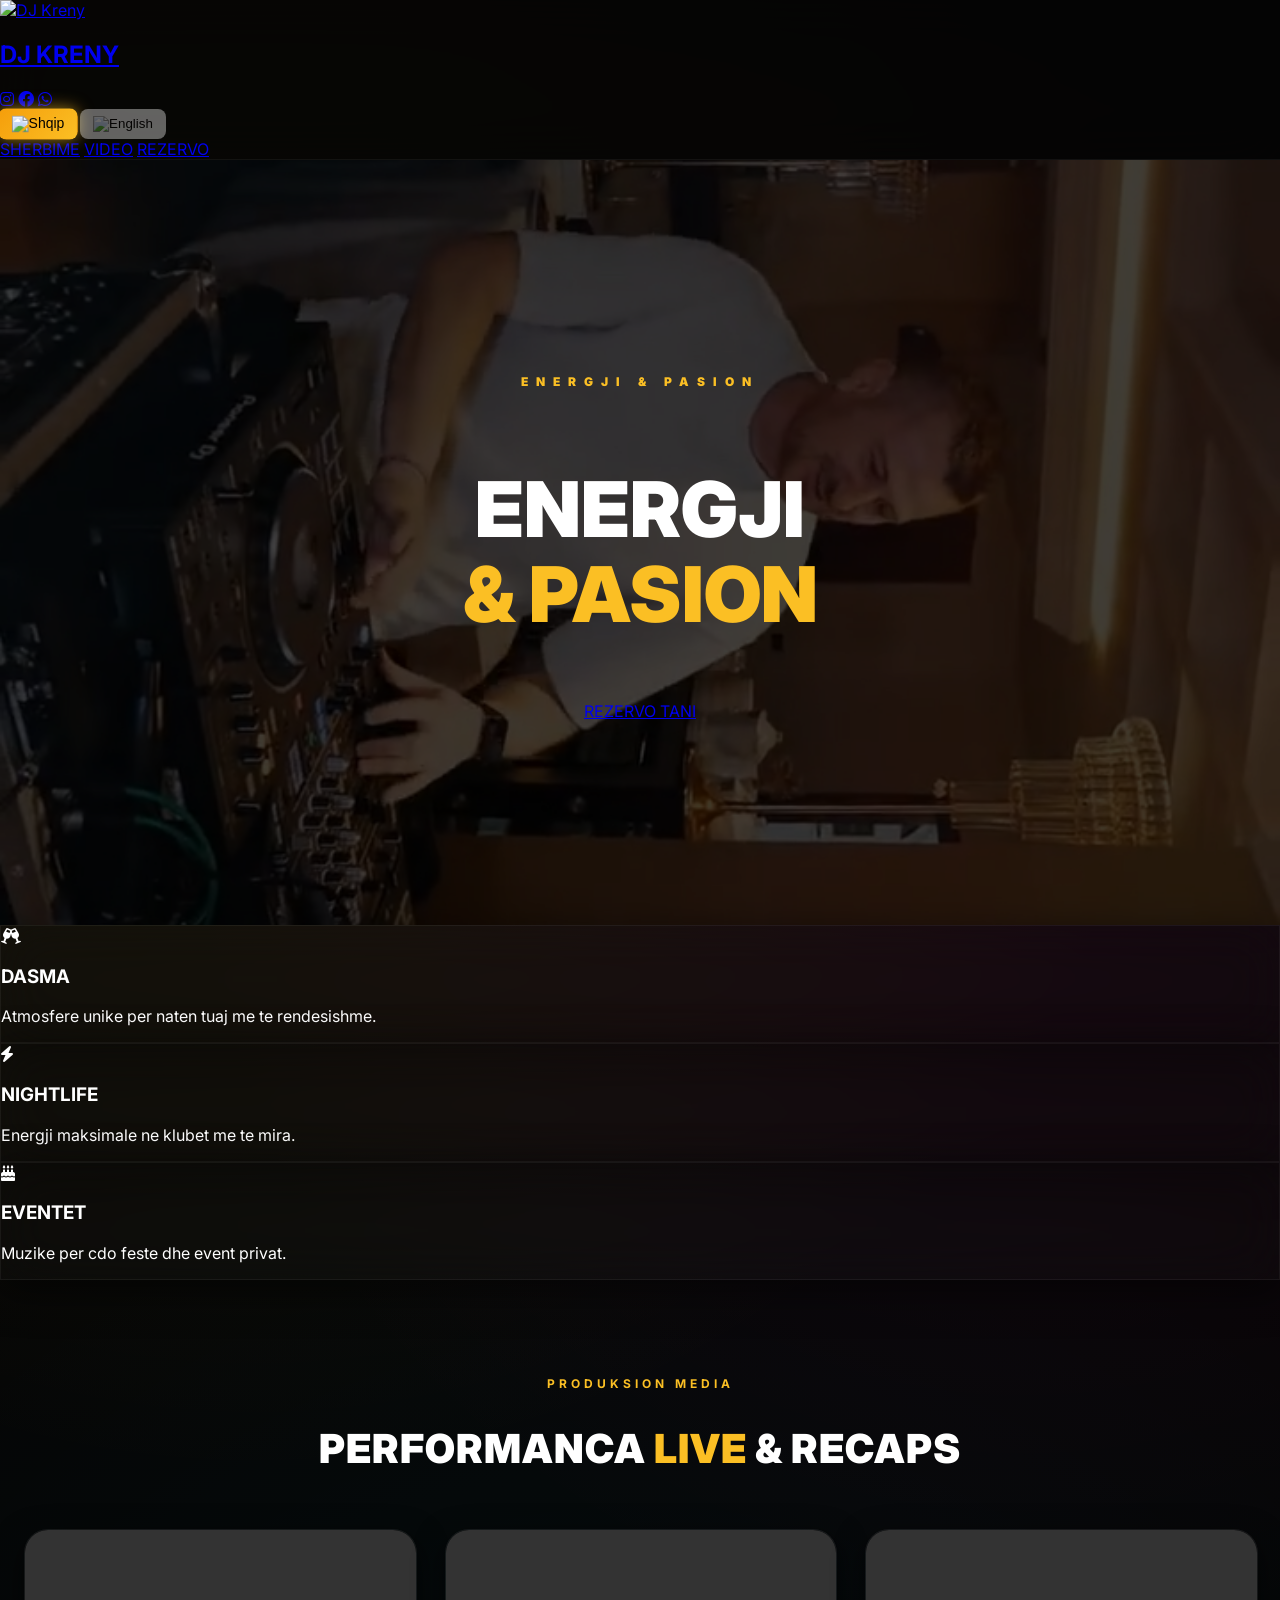
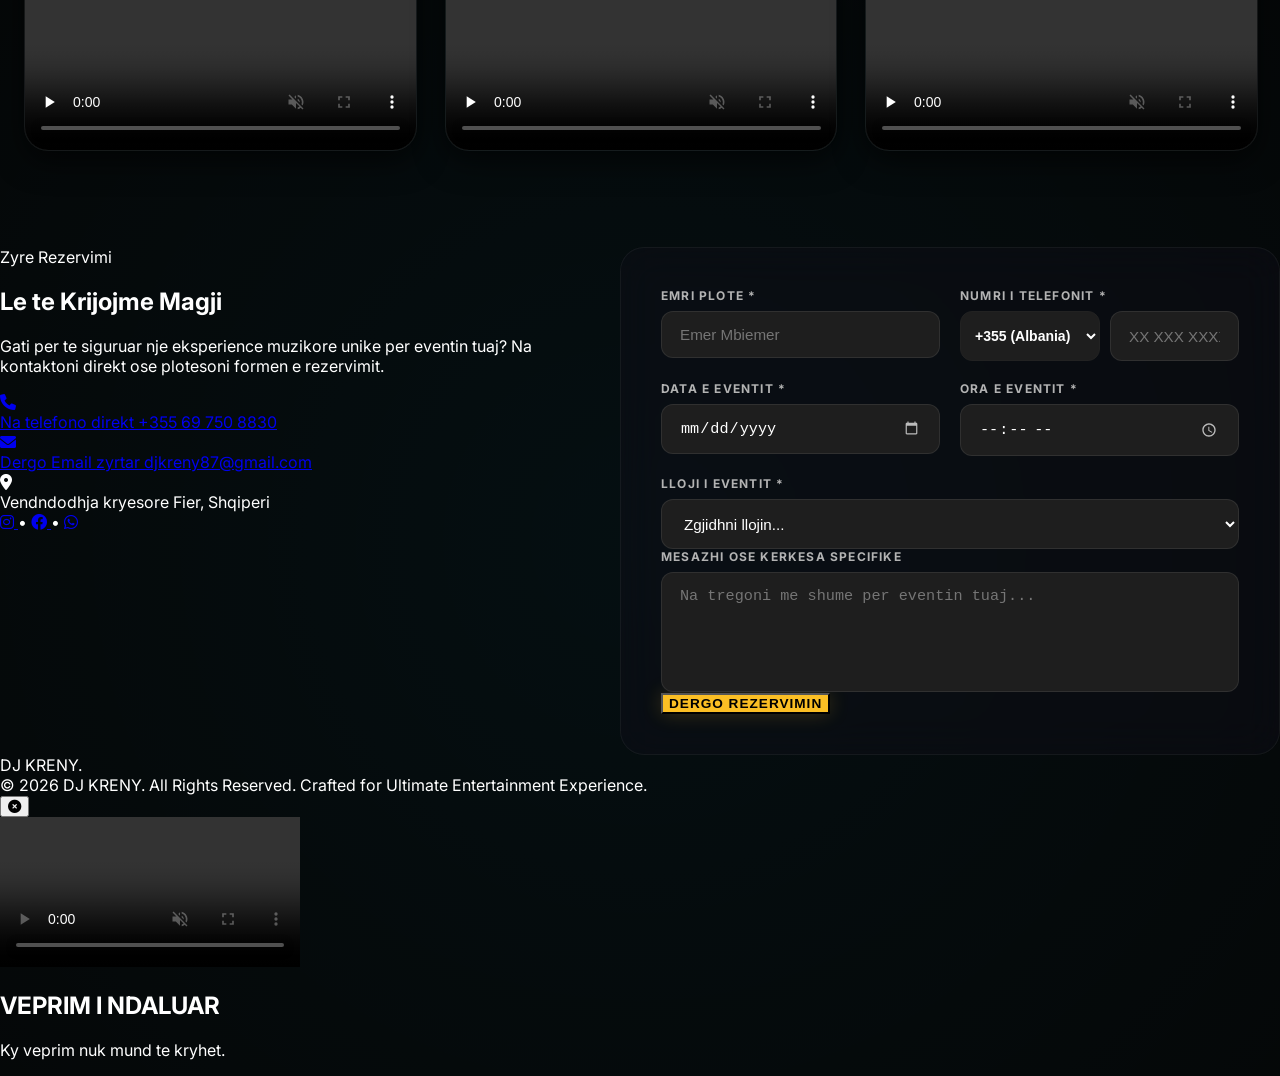
==== commit f45196e6: "Add files via upload" ====
--- a/index.html
+++ b/index.html
@@ -290,7 +290,7 @@
                    <div class="flex flex-col text-left"> -                      <span class="text-[10px] uppercase tracking-wider font-black text-gray-500">Na telefono direkt</span>+                      <span class="text-[10px] uppercase tracking-wider font-black text-gray-500" data-key="call_us">Na telefono direkt</span>                        <span class="font-bold text-white text-sm md:text-base tracking-wide">+355 69 750 8830</span> @@ -310,7 +310,7 @@
                    <div class="flex flex-col text-left"> -                      <span class="text-[10px] uppercase tracking-wider font-black text-gray-500">Dergo Email zyrtar</span>+                      <span class="text-[10px] uppercase tracking-wider font-black text-gray-500" data-key="send_email">Dergo Email zyrtar</span>                        <span class="font-bold text-white text-sm md:text-base tracking-wide">djkreny87@gmail.com</span> @@ -330,7 +330,7 @@
                    <div class="flex flex-col text-left"> -                      <span class="text-[10px] uppercase tracking-wider font-black text-gray-500">Vendndodhja kryesore</span>+                      <span class="text-[10px] uppercase tracking-wider font-black text-gray-500" data-key="location">Vendndodhja kryesore</span>                        <span class="font-bold text-gray-300 text-sm md:text-base tracking-wide" data-key="contact_loc">Fier, Shqiperi</span> 
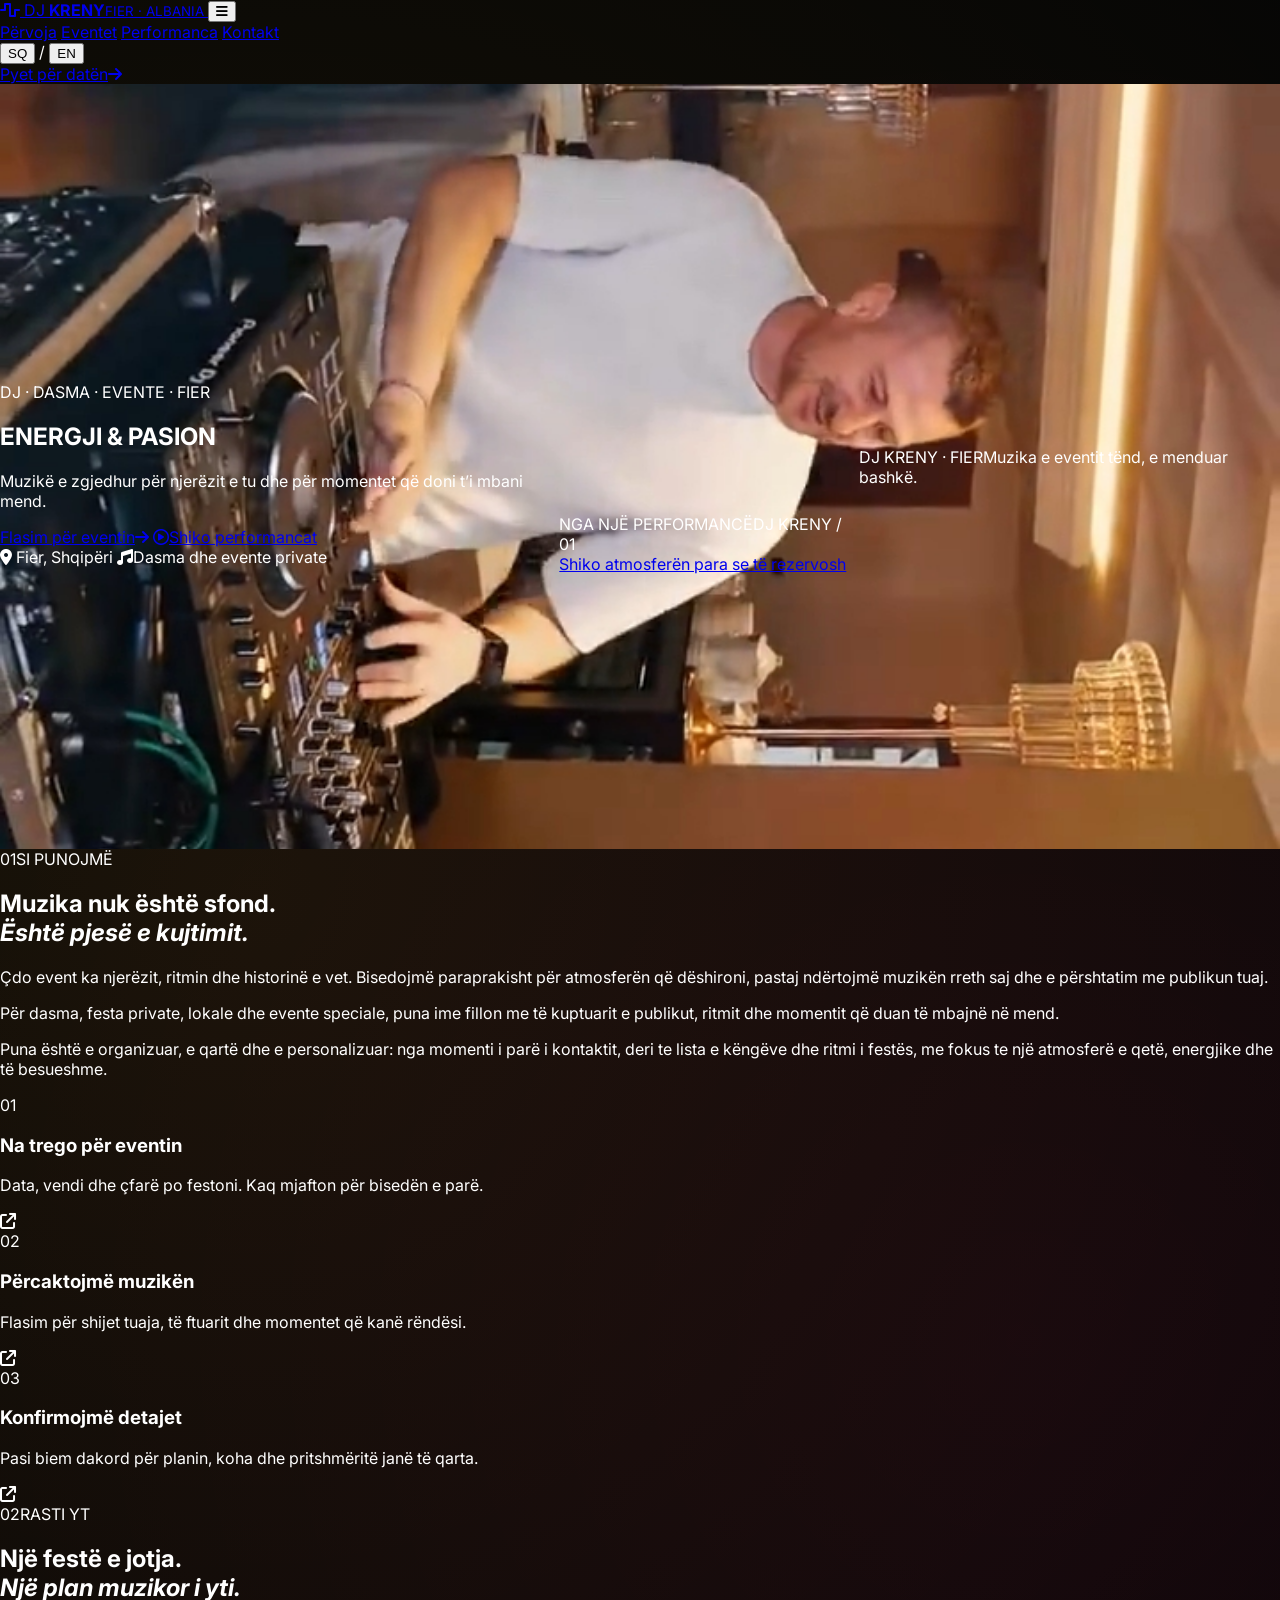
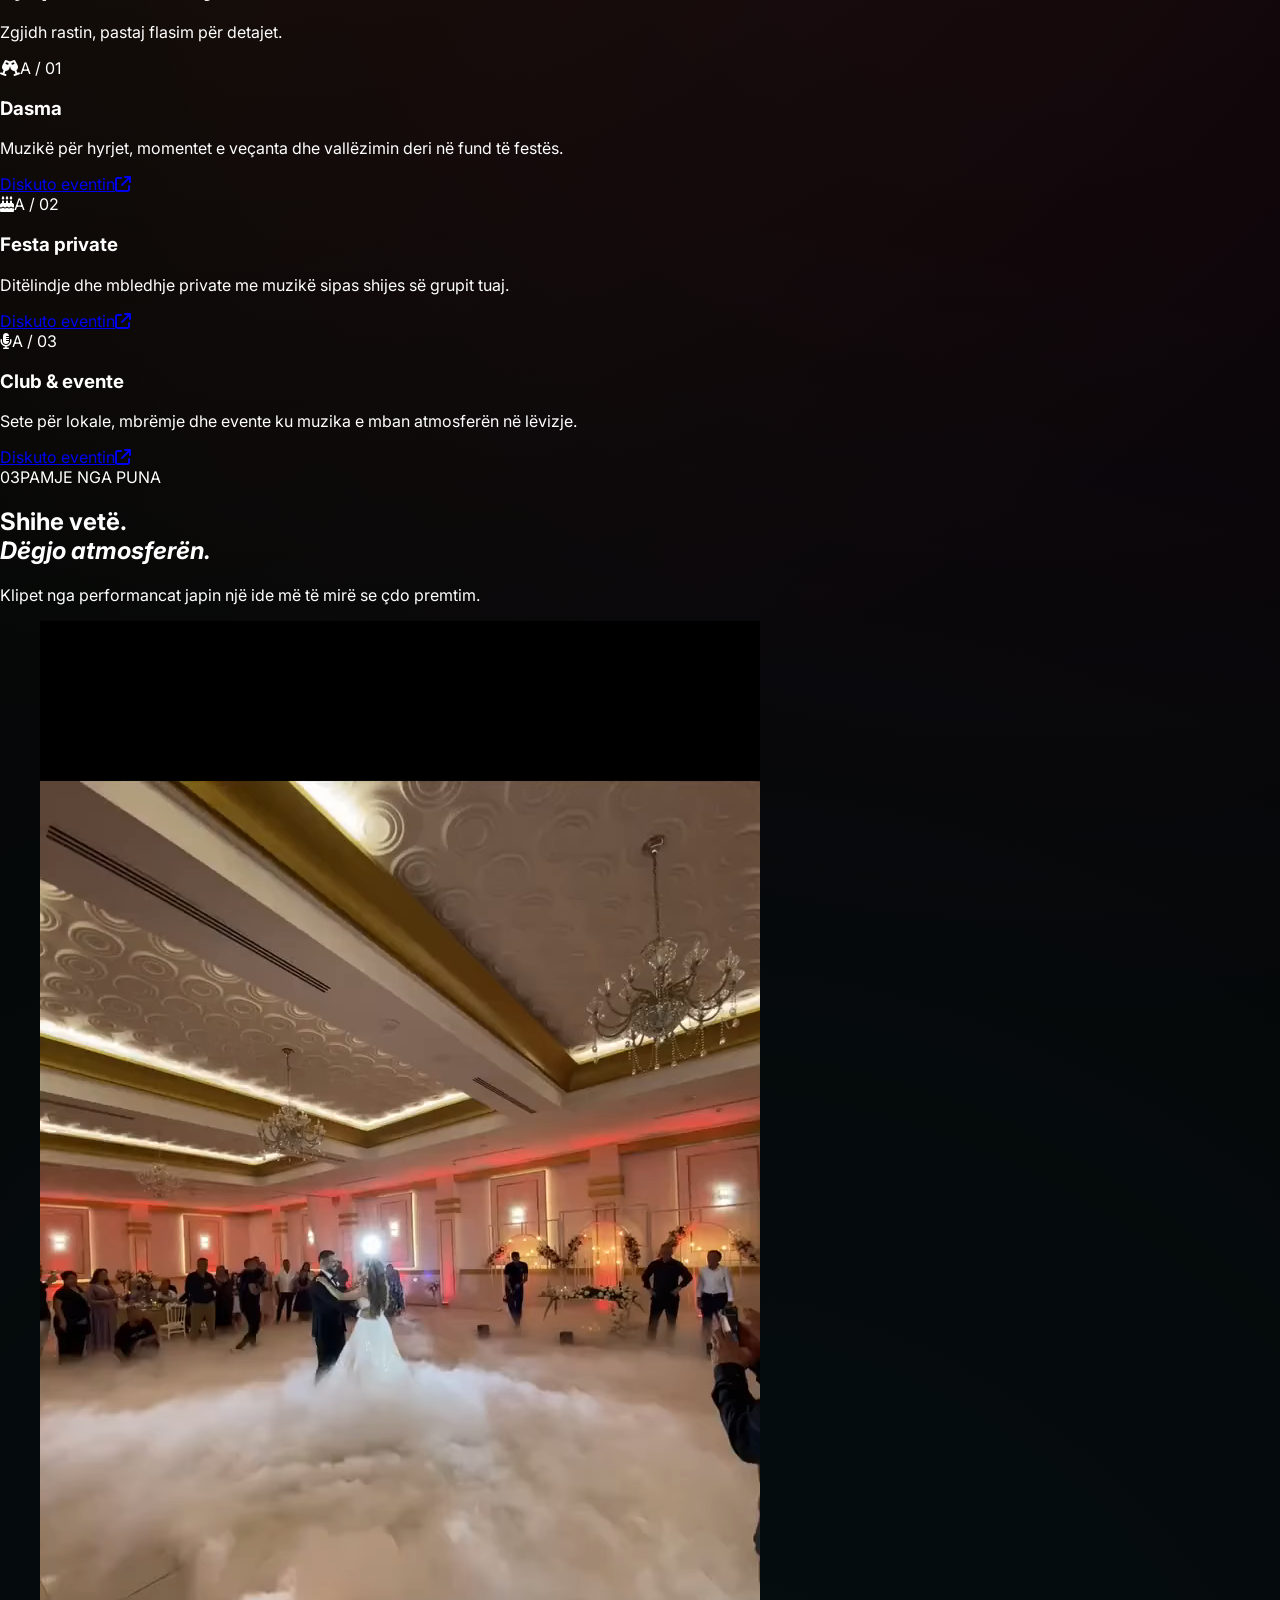
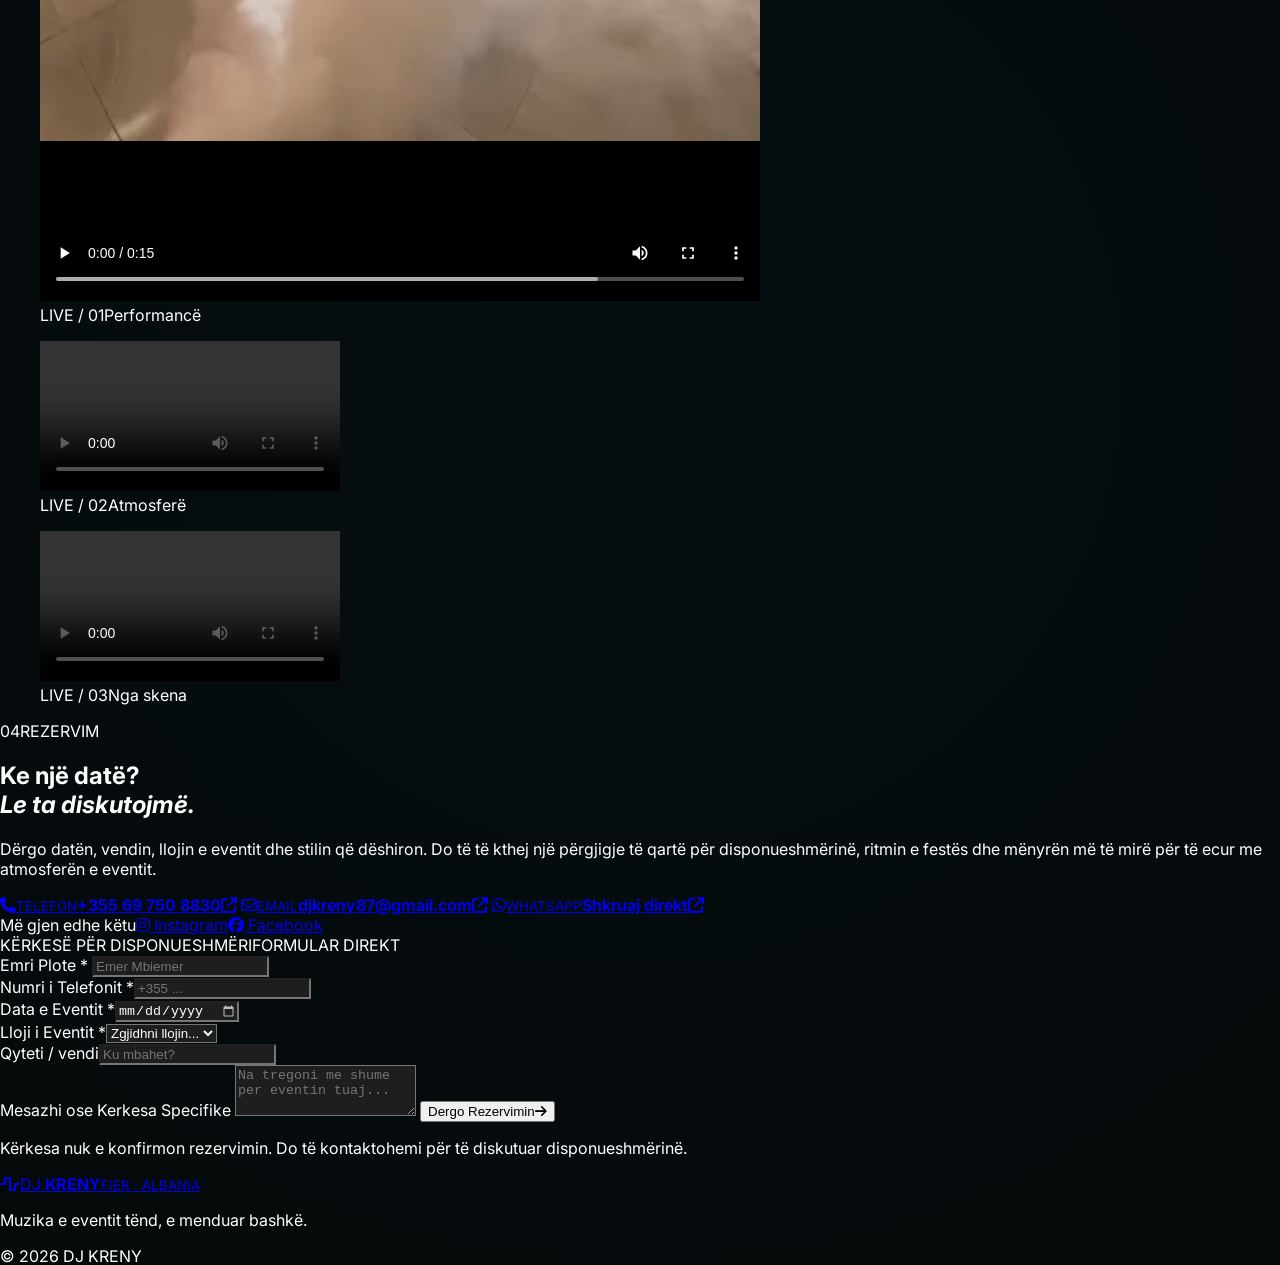
==== commit 76459671: "Update print statement from 'Hello' to 'Goodbye'" ====
--- a/index.html
+++ b/index.html
@@ -1,744 +1,151 @@
-<!DOCTYPE html>--<html lang="sq">--<head>--    <meta charset="UTF-8">--    <meta name="viewport" content="width=device-width, initial-scale=1.0, maximum-scale=1.0, user-scalable=no">--    <title>DJ KRENY | Official Website</title>--    --    <script src="https://cdn.tailwindcss.com"></script>--    <link rel="stylesheet" href="https://cdnjs.cloudflare.com/ajax/libs/font-awesome/6.0.0/css/all.min.css">--    <script src="https://cdn.jsdelivr.net/npm/sweetalert2@11"></script>--    <script src="https://cdn.jsdelivr.net/npm/canvas-confetti@1.6.0/dist/confetti.browser.min.js"></script>----    <link rel="stylesheet" href="style.css">--</head>--    --<body>--  <!-- Preloader Screen -->--  <div id="preloader">--    <div class="loader-brand">DJ KRENY</div>--    <div class="loader-bar-container">--      <div class="loader-bar"></div>--    </div>--  </div>--    --  <!-- Site Wrapper -->--  <div class="site-wrapper">--    --    <nav class="p-4 md:px-10 flex justify-between items-center sticky top-0 z-50 nav-glass">--      <a href="#" class="flex items-center gap-3 group cursor-pointer transition-all duration-300 hover:scale-105">--          <div class="relative flex items-center justify-center w-12 h-12 rounded-full p-0.5 border-2 border-amber-500/50">--              <img src="https://i.postimg.cc/5tQn3x85/641736505-18256467829289016-143216903978284011-n.jpg" class="w-full h-full rounded-full object-cover relative z-10 bg-black" alt="DJ Kreny">--              <div class="absolute inset-0 bg-amber-500 rounded-full blur-lg opacity-30 animate-logo-gold-pulse"></div>--          </div>--          <div class="flex flex-col leading-none">--              <h1 class="text-xl font-black tracking-tighter text-white uppercase neon-hover">DJ <span class="text-amber-500">KRENY</span></h1>--          </div>--      </a>--       --      <div class="flex items-center gap-4">--          <div class="hidden sm:flex items-center gap-4 text-white text-lg mr-2">--              <a href="https://www.instagram.com/djkreny_official/" target="_blank" class="hover:text-amber-500 transition"><i class="fab fa-instagram"></i></a>--              <a href="https://www.facebook.com/" target="_blank" class="hover:text-amber-500 transition"><i class="fab fa-facebook"></i></a>--              <a href="https://wa.me/355697508830" target="_blank" class="hover:text-amber-500 transition"><i class="fab fa-whatsapp"></i></a>--          </div>----          <div class="flex items-center gap-2 bg-white/5 p-1 rounded-xl border border-white/10">--              <button onclick="setLang('sq')" class="lang-btn flex items-center justify-center" id="btn-sq" title="Shqip">--                  <img src="https://flagcdn.com/w40/al.png" width="24" alt="Shqip" class="rounded-sm object-cover">--              </button>--              <button onclick="setLang('en')" class="lang-btn flex items-center justify-center" id="btn-en" title="English">--                  <img src="https://flagcdn.com/w40/gb.png" width="24" alt="English" class="rounded-sm object-cover">--              </button>--          </div>--          <div class="hidden md:flex gap-6 font-bold text-xs tracking-widest ml-4">--              <a href="#sherbimet" class="text-white hover:text-amber-500 transition" data-key="services">SHERBIME</a>--              <a href="#videos" class="text-white hover:text-amber-500 transition" data-key="nav_videos">VIDEOS</a>--              <a href="#contact" class="text-white hover:text-amber-500 transition" data-key="book">REZERVO</a>--          </div>--      </div>--    </nav>----    <section class="hero">--      <div class="hero-overlay"></div>--      <div class="hero-content px-4">--          <h2 class="hero-tagline" data-key="hero_title">ENERGJI & PASION</h2>--          <h1 data-key="hero_subtitle" class="hero-title">--              ENERGJI <br> <span>& PASION</span>--          </h1>--          <div class="hero-btns mt-8">--              <a href="#contact" data-key="hero_btn" class="bg-amber-500 text-black px-12 py-5 rounded-full font-black hover:bg-amber-400 transition shadow-[0_0_30px_rgba(251,191,36,0.3)] uppercase text-sm tracking-widest inline-block">--                  REZERVO TANI--              </a>--          </div>--      </div>--    </section>----    <section id="sherbimet" class="py-24 px-6">--      <div class="max-w-6xl mx-auto grid grid-cols-1 md:grid-cols-3 gap-6">--          <div class="glass-card reveal p-10 rounded-[2.5rem] text-center group border border-white/5">--              <i class="fas fa-glass-cheers text-4xl text-amber-500 mb-6 block"></i>--              <h3 class="text-xl font-black mb-4 uppercase tracking-tighter text-white" data-key="wedding_title">DASMA</h3>--              <p class="text-gray-400 text-sm leading-relaxed" data-key="wedding_desc">Atmosfere unike per naten tuaj me te rendesishme.</p>--          </div>--          <div class="glass-card reveal p-10 rounded-[2.5rem] text-center group border border-white/5">--              <i class="fas fa-bolt text-4xl text-amber-500 mb-6 block"></i>--              <h3 class="text-xl font-black mb-4 uppercase tracking-tighter text-white" data-key="nightlife_title">NIGHTLIFE</h3>--              <p class="text-gray-400 text-sm leading-relaxed" data-key="nightlife_desc">Energji maksimale ne klubet me te mira.</p>--          </div>--          <div class="glass-card reveal p-10 rounded-[2.5rem] text-center group border border-white/5">--              <i class="fas fa-birthday-cake text-4xl text-amber-500 mb-6 block"></i>--              <h3 class="text-xl font-black mb-4 uppercase tracking-tighter text-white" data-key="events_title_main">EVENTET</h3>--              <p class="text-gray-400 text-sm leading-relaxed" data-key="events_desc">Muzike per cdo feste dhe event privat.</p>--          </div>--      </div>--    </section>----    <section id="videos" class="section-padding reveal">--      <div class="section-header">--        <span class="section-subtitle" data-key="vid_sub">Media Production</span>--        <h2 class="section-title" data-key="vid_title">Live <span>Performances</span> & Recaps</h2>--      </div>--      --      <div class="w-full h-[2px] bg-gradient-to-r from-transparent via-amber-500/40 to-transparent my-6"></div>----      <div class="videos-grid">--        <div class="video-card">--          <div class="video-wrapper">--            <video class="w-full aspect-video object-cover rounded-xl shadow-md" preload="none" muted loop playsinline controls>--              <source src="dj-kreny-videos/dj1.webm" type="video/webm"/>--            </video>--          </div>--        </div>--        --        <div class="video-card">--          <div class="video-wrapper">--            <video class="w-full aspect-video object-cover rounded-xl shadow-md" preload="none" muted loop playsinline controls>--              <source src="dj-kreny-videos/dj2.webm" type="video/webm"/>--            </video>--          </div>--        </div>--        --        <div class="video-card">--          <div class="video-wrapper">--            <video class="w-full aspect-video object-cover rounded-xl shadow-md" preload="none" muted loop playsinline controls>--              <source src="dj-kreny-videos/dj4.mp4" type="video/mp4"/>--            </video>--          </div>--        </div>--      </div>--    </section>----    <section id="contact" class="py-24 px-6 reveal">--      <div class="max-w-6xl mx-auto contact-wrapper">--        <div class="contact-info-panel">--          <div class="mb-8">--            <span class="text-amber-500 text-xs font-bold uppercase tracking-widest" data-key="contact_sub">Zyre Rezervimi</span>--            <h2 class="text-4xl font-black text-white uppercase tracking-tight mt-2" data-key="contact_title">Le te Krijojme <span class="text-amber-500">Magji</span></h2>--          </div>--          <p class="text-gray-300 text-sm leading-relaxed mb-6" data-key="contact_desc">Gati per te siguruar nje eksperience muzikore unike per eventin tuaj? Na kontaktoni direkt ose plotesoni formen e rezervimit.</p>--          --          <div class="space-y-4 mb-6">--              <a href="tel:+355697508830" class="flex items-center gap-4 p-4 rounded-2xl bg-white/5 border border-white/10 shadow-lg w-full group">--                  <div class="w-11 h-11 rounded-xl bg-amber-500/10 flex items-center justify-center text-amber-500 group-hover:bg-amber-500 group-hover:text-black transition-all">--                      <i class="fa-solid fa-phone text-lg"></i>--                  </div>--                  <div class="flex flex-col text-left">--                      <span class="text-[10px] uppercase tracking-wider font-black text-gray-500" data-key="call_us">Na telefono direkt</span>--                      <span class="font-bold text-white text-sm md:text-base tracking-wide">+355 69 750 8830</span>--                  </div>--              </a>----              <a href="mailto:djkreny87@gmail.com" class="flex items-center gap-4 p-4 rounded-2xl bg-white/5 border border-white/10 shadow-lg w-full group">--                  <div class="w-11 h-11 rounded-xl bg-amber-500/10 flex items-center justify-center text-amber-500 group-hover:bg-amber-500 group-hover:text-black transition-all">--                      <i class="fa-solid fa-envelope text-lg"></i>--                  </div>--                  <div class="flex flex-col text-left">--                      <span class="text-[10px] uppercase tracking-wider font-black text-gray-500" data-key="send_email">Dergo Email zyrtar</span>--                      <span class="font-bold text-white text-sm md:text-base tracking-wide">djkreny87@gmail.com</span>--                  </div>--              </a>----              <div class="flex items-center gap-4 p-4 rounded-2xl bg-white/[0.02] border border-white/5 shadow-lg w-full">--                  <div class="w-11 h-11 rounded-xl bg-white/5 flex items-center justify-center text-gray-400">--                      <i class="fa-solid fa-location-dot text-lg"></i>--                  </div>--                  <div class="flex flex-col text-left">--                      <span class="text-[10px] uppercase tracking-wider font-black text-gray-500" data-key="location">Vendndodhja kryesore</span>--                      <span class="font-bold text-gray-300 text-sm md:text-base tracking-wide" data-key="contact_loc">Fier, Shqiperi</span>--                  </div>--              </div>--          </div>----          <div class="flex justify-center items-center gap-10 sm:gap-12 text-3xl mt-6 border-t border-white/10 pt-6">-  -  <a href="https://www.instagram.com/dj_kreny/" target="_blank" rel="noopener noreferrer" class="text-pink-600 dark:text-[#E1306C] transition-all duration-300 hover:scale-125">-      <i class="fab fa-instagram"></i>-  </a>--  <span class="text-gray-500">•</span>--  <a href="https://www.facebook.com/profile.php?id=100072456553999" target="_blank" rel="noopener noreferrer" class="text-blue-600 dark:text-[#1877F2] transition-all duration-300 hover:scale-125">-      <i class="fab fa-facebook"></i>-  </a>--  <span class="text-gray-500">•</span>--  <a href="https://wa.me/355697508830" target="_blank" rel="noopener noreferrer" class="text-green-600 dark:text-[#25D366] transition-all duration-300 hover:scale-125">-      <i class="fab fa-whatsapp"></i>-  </a>--</div>-        </div>--        --        <div class="booking-card">--          <form id="bookingForm" action="https://formspree.io/f/xnjrwypz" method="POST">--            <div class="form-group-grid">--              <div class="form-control-wrapper">--                <label class="form-label" data-key="lbl_name">Emri Plote *</label>--                <input type="text" name="name" class="form-input" data-placeholder-key="placeholder_name" placeholder="Emer Mbiemer" required />--              </div>--              --              <div class="form-control-wrapper">--                <label class="form-label" data-key="lbl_phone">Numri i Telefonit *</label>--                <div class="phone-container">--                  <select name="prefix" class="prefix-select">--                    <!-- EUROPE -->-<option value="+355">+355 (Albania)</option>-<option value="+376">+376 (Andorra)</option>-<option value="+43">+43 (Austria)</option>-<option value="+375">+375 (Belarus)</option>-<option value="+32">+32 (Belgium)</option>-<option value="+387">+387 (Bosnia and Herzegovina)</option>-<option value="+359">+359 (Bulgaria)</option>-<option value="+385">+385 (Croatia)</option>-<option value="+357">+357 (Cyprus)</option>-<option value="+420">+420 (Czech Republic)</option>-<option value="+45">+45 (Denmark)</option>-<option value="+372">+372 (Estonia)</option>-<option value="+358">+358 (Finland)</option>-<option value="+33">+33 (France)</option>-<option value="+49">+49 (Germany)</option>-<option value="+350">+350 (Gibraltar)</option>-<option value="+30">+30 (Greece)</option>-<option value="+36">+36 (Hungary)</option>-<option value="+354">+354 (Iceland)</option>-<option value="+353">+353 (Ireland)</option>-<option value="+39">+39 (Italy)</option>-<option value="+383">+383 (Kosovo)</option>-<option value="+371">+371 (Latvia)</option>-<option value="+423">+423 (Liechtenstein)</option>-<option value="+370">+370 (Lithuania)</option>-<option value="+352">+352 (Luxembourg)</option>-<option value="+356">+356 (Malta)</option>-<option value="+373">+373 (Moldova)</option>-<option value="+377">+377 (Monaco)</option>-<option value="+382">+382 (Montenegro)</option>-<option value="+31">+31 (Netherlands)</option>-<option value="+389">+389 (North Macedonia)</option>-<option value="+47">+47 (Norway)</option>-<option value="+48">+48 (Poland)</option>-<option value="+351">+351 (Portugal)</option>-<option value="+40">+40 (Romania)</option>-<option value="+7">+7 (Russia & Kazakhstan)</option>-<option value="+378">+378 (San Marino)</option>-<option value="+381">+381 (Serbia)</option>-<option value="+421">+421 (Slovakia)</option>-<option value="+386">+386 (Slovenia)</option>-<option value="+34">+34 (Spain)</option>-<option value="+46">+46 (Sweden)</option>-<option value="+41">+41 (Switzerland)</option>-<option value="+380">+380 (Ukraine)</option>-<option value="+44">+44 (United Kingdom)</option>-<option value="+379">+379 (Vatican City)</option>--<!-- NORTH AMERICA -->-<option value="+1">+1 (United States & Canada)</option>-<option value="+52">+52 (Mexico)</option>-<option value="+501">+501 (Belize)</option>-<option value="+502">+502 (Guatemala)</option>-<option value="+503">+503 (El Salvador)</option>-<option value="+504">+504 (Honduras)</option>-<option value="+505">+505 (Nicaragua)</option>-<option value="+506">+506 (Costa Rica)</option>-<option value="+507">+507 (Panama)</option>-<option value="+509">+509 (Haiti)</option>-<option value="+53">+53 (Cuba)</option>--<!-- SOUTH AMERICA -->-<option value="+54">+54 (Argentina)</option>-<option value="+591">+591 (Bolivia)</option>-<option value="+55">+55 (Brazil)</option>-<option value="+56">+56 (Chile)</option>-<option value="+57">+57 (Colombia)</option>-<option value="+593">+593 (Ecuador)</option>-<option value="+592">+592 (Guyana)</option>-<option value="+595">+595 (Paraguay)</option>-<option value="+51">+51 (Peru)</option>-<option value="+597">+597 (Suriname)</option>-<option value="+598">+598 (Uruguay)</option>-<option value="+58">+58 (Venezuela)</option>--<!-- ASIA -->-<option value="+93">+93 (Afghanistan)</option>-<option value="+374">+374 (Armenia)</option>-<option value="+994">+994 (Azerbaijan)</option>-<option value="+973">+973 (Bahrain)</option>-<option value="+880">+880 (Bangladesh)</option>-<option value="+975">+975 (Bhutan)</option>-<option value="+673">+673 (Brunei)</option>-<option value="+855">+855 (Cambodia)</option>-<option value="+86">+86 (China)</option>-<option value="+995">+995 (Georgia)</option>-<option value="+852">+852 (Hong Kong)</option>-<option value="+91">+91 (India)</option>-<option value="+62">+62 (Indonesia)</option>-<option value="+98">+98 (Iran)</option>-<option value="+964">+964 (Iraq)</option>-<option value="+972">+972 (Israel)</option>-<option value="+81">+81 (Japan)</option>-<option value="+962">+962 (Jordan)</option>-<option value="+965">+965 (Kuwait)</option>-<option value="+996">+996 (Kyrgyzstan)</option>-<option value="+856">+856 (Laos)</option>-<option value="+961">+961 (Lebanon)</option>-<option value="+853">+853 (Macau)</option>-<option value="+60">+60 (Malaysia)</option>-<option value="+960">+960 (Maldives)</option>-<option value="+976">+976 (Mongolia)</option>-<option value="+95">+95 (Myanmar)</option>-<option value="+977">+977 (Nepal)</option>-<option value="+850">+850 (North Korea)</option>-<option value="+968">+968 (Oman)</option>-<option value="+92">+92 (Pakistan)</option>-<option value="+970">+970 (Palestine)</option>-<option value="+63">+63 (Philippines)</option>-<option value="+974">+974 (Qatar)</option>-<option value="+966">+966 (Saudi Arabia)</option>-<option value="+65">+65 (Singapore)</option>-<option value="+82">+82 (South Korea)</option>-<option value="+94">+94 (Sri Lanka)</option>-<option value="+963">+963 (Syria)</option>-<option value="+886">+886 (Taiwan)</option>-<option value="+992">+992 (Tajikistan)</option>-<option value="+66">+66 (Thailand)</option>-<option value="+670">+670 (Timor-Leste)</option>-<option value="+90">+90 (Turkey)</option>-<option value="+993">+993 (Turkmenistan)</option>-<option value="+971">+971 (United Arab Emirates)</option>-<option value="+998">+998 (Uzbekistan)</option>-<option value="+84">+84 (Vietnam)</option>-<option value="+967">+967 (Yemen)</option>--<!-- AFRICA -->-<option value="+213">+213 (Algeria)</option>-<option value="+244">+244 (Angola)</option>-<option value="+229">+229 (Benin)</option>-<option value="+267">+267 (Botswana)</option>-<option value="+226">+226 (Burkina Faso)</option>-<option value="+257">+257 (Burundi)</option>-<option value="+237">+237 (Cameroon)</option>-<option value="+238">+238 (Cape Verde)</option>-<option value="+236">+236 (Central African Republic)</option>-<option value="+235">+235 (Chad)</option>-<option value="+269">+269 (Comoros)</option>-<option value="+242">+242 (Republic of the Congo)</option>-<option value="+243">+243 (Democratic Republic of the Congo)</option>-<option value="+253">+253 (Djibouti)</option>-<option value="+20">+20 (Egypt)</option>-<option value="+240">+240 (Equatorial Guinea)</option>-<option value="+291">+291 (Eritrea)</option>-<option value="+268">+268 (Eswatini)</option>-<option value="+251">+251 (Ethiopia)</option>-<option value="+241">+241 (Gabon)</option>-<option value="+220">+220 (Gambia)</option>-<option value="+233">+233 (Ghana)</option>-<option value="+224">+224 (Guinea)</option>-<option value="+245">+245 (Guinea-Bissau)</option>-<option value="+225">+225 (Ivory Coast)</option>-<option value="+254">+254 (Kenya)</option>-<option value="+266">+266 (Lesotho)</option>-<option value="+231">+231 (Liberia)</option>-<option value="+218">+218 (Libya)</option>-<option value="+261">+261 (Madagascar)</option>-<option value="+265">+265 (Malawi)</option>-<option value="+223">+223 (Mali)</option>-<option value="+222">+222 (Mauritania)</option>-<option value="+230">+230 (Mauritius)</option>-<option value="+212">+212 (Morocco)</option>-<option value="+258">+258 (Mozambique)</option>-<option value="+264">+264 (Namibia)</option>-<option value="+227">+227 (Niger)</option>-<option value="+234">+234 (Nigeria)</option>-<option value="+250">+250 (Rwanda)</option>-<option value="+221">+221 (Senegal)</option>-<option value="+248">+248 (Seychelles)</option>-<option value="+232">+232 (Sierra Leone)</option>-<option value="+252">+252 (Somalia)</option>-<option value="+27">+27 (South Africa)</option>-<option value="+211">+211 (South Sudan)</option>-<option value="+249">+249 (Sudan)</option>-<option value="+255">+255 (Tanzania)</option>-<option value="+228">+228 (Togo)</option>-<option value="+216">+216 (Tunisia)</option>-<option value="+256">+256 (Uganda)</option>-<option value="+260">+260 (Zambia)</option>-<option value="+263">+263 (Zimbabwe)</option>--<!-- OCEANIA -->-<option value="+61">+61 (Australia)</option>-<option value="+682">+682 (Cook Islands)</option>-<option value="+679">+679 (Fiji)</option>-<option value="+689">+689 (French Polynesia)</option>-<option value="+686">+686 (Kiribati)</option>-<option value="+692">+692 (Marshall Islands)</option>-<option value="+691">+691 (Micronesia)</option>-<option value="+674">+674 (Nauru)</option>-<option value="+687">+687 (New Caledonia)</option>-<option value="+64">+64 (New Zealand)</option>-<option value="+683">+683 (Niue)</option>-<option value="+680">+680 (Palau)</option>-<option value="+675">+675 (Papua New Guinea)</option>-<option value="+685">+685 (Samoa)</option>-<option value="+677">+677 (Solomon Islands)</option>-<option value="+676">+676 (Tonga)</option>-<option value="+688">+688 (Tuvalu)</option>-<option value="+678">+678 (Vanuatu)</option>-                  </select>--                  <input type="tel" name="phone" class="form-input phone-field" data-placeholder-key="placeholder_phone" placeholder="XX XXX XXXX" required />--                </div>--              </div>--            </div>----            <div class="form-group-grid">--              <div class="form-control-wrapper">--                <label class="form-label" data-key="lbl_date">Data e Eventit *</label>--                <input type="date" name="date" class="form-input" required/>--              </div>--              <div class="form-control-wrapper">--                <label class="form-label" data-key="lbl_time">Ora e Eventit *</label>--                <input type="time" name="time" class="form-input" required/>--              </div>--            </div>----            <div class="form-control-wrapper full-width mb-6">--              <label class="form-label" data-key="lbl_type">Lloji i Eventit *</label>--              <select name="event_type" class="form-input" required style="width: 100%; height: 50px;">--                <option value="" disabled selected data-key="opt_choose">Zgjidhni llojin...</option>--                <option value="wedding" data-key="opt_wedding">Dasme Luksoze</option>--                <option value="club" data-key="opt_club">Club / Nightlife</option>--                <option value="corporate" data-key="opt_corporate">Event Korporate</option>--                <option value="festival" data-key="opt_festival">Festival / Concert</option>--              </select>--            </div>----            <div class="form-control-wrapper full-width mb-6">--              <label class="form-label" data-key="lbl_message">Mesazhi ose Kerkesa Specifike</label>--              <textarea name="message" class="form-input" data-placeholder-key="placeholder_message" placeholder="Na tregoni me shume..."></textarea>--            </div>----            <button type="submit" class="btn-submit w-full py-4 rounded-xl font-bold transition flex items-center justify-center gap-2" id="submitBtn" data-key="btn_submit">--              Dergo Rezervimin <i class="fa-solid fa-paper-plane"></i>--            </button>--          </form>--        </div>--      </div>--    </section>--    --    <footer class="py-12 border-t border-white/5 text-center bg-[#050505]">--      <div class="text-2xl font-black tracking-[0.2em] text-white mb-3 uppercase">--          DJ KRENY<span class="text-amber-500">.</span>--      </div>--      <div class="h-[1px] w-22 bg-gradient-to-r from-transparent via-amber-500/40 to-transparent mx-auto mb-4"></div>--      <div class="text-xs italic text-gray-400/80 font-light tracking-wide px-4 max-w-xl mx-auto leading-relaxed" data-key="footer_credits">--        &copy; 2026 DJ KRENY. All Rights Reserved. Crafted for Ultimate Entertainment Experience.--      </div>--    </footer>----  </div> <!-- Mbyllja e site-wrapper -->----  <!-- Lightbox -->--  <div id="lightbox" class="fixed inset-0 z-[999] bg-black/95 backdrop-blur-md flex items-center justify-center opacity-0 pointer-events-none transition-all duration-300">--    <button onclick="mbyllLightbox()" class="absolute top-8 right-8 text-white text-5xl z-[1000] hover:text-amber-500 transition cursor-pointer">--        <i class="fas fa-times-circle"></i>--    </button>--    <div id="lightboxContent" class="relative max-w-[90%] max-h-[80%] flex items-center justify-center scale-95 transition-transform duration-300">--        <video id="lightboxVideo" controls muted loop autoplay class="w-full h-full rounded-2xl shadow-2xl border border-white/10">--            <source src="" type="video/mp4">--        </video>--    </div>--  </div>----  <!-- Tabela e Warning -->--  <div id="copyWarning" class="fixed inset-0 flex items-center justify-center bg-black/80 backdrop-blur-sm z-50 opacity-0 pointer-events-none transition-all duration-300">--    <div class="bg-[#111] border border-amber-500/30 rounded-2xl p-6 text-center max-w-xs mx-4">--        <h2 class="text-amber-500 text-xl font-bold mb-2">VEPRIM I NDALUAR</h2>--        <p class="text-gray-300 text-sm">Ky veprim nuk mund te kryhet.</p>--    </div>--  </div>----  <script src="script.js"></script>--</body>--</html>-+<!DOCTYPE html>
+<html lang="sq">
+<head>
+  <meta charset="UTF-8">
+  <meta name="viewport" content="width=device-width, initial-scale=1.0">
+  <meta name="theme-color" content="#f4f5ef">
+  <meta name="description" content="DJ KRENY për dasma, festa private dhe evente në Fier e në Shqipëri. Shiko performancat dhe pyet për datën tënde.">
+  <meta property="og:type" content="website">
+  <meta property="og:title" content="DJ KRENY | Muzika e eventit tënd">
+  <meta property="og:description" content="DJ për dasma, festa private dhe evente në Fier e në Shqipëri.">
+  <title>DJ KRENY | Muzika e eventit tënd</title>
+  <link rel="preconnect" href="https://fonts.googleapis.com">
+  <link rel="preconnect" href="https://fonts.gstatic.com" crossorigin>
+  <link href="https://fonts.googleapis.com/css2?family=DM+Sans:wght@400;500;600;700&family=Oswald:wght@500;600;700&display=swap" rel="stylesheet">
+  <link rel="stylesheet" href="https://cdnjs.cloudflare.com/ajax/libs/font-awesome/6.5.1/css/all.min.css">
+  <link rel="stylesheet" href="style.css">
+</head>
+<body>
+  <header class="site-header">
+    <a class="wordmark" href="#home" aria-label="DJ KRENY, faqja kryesore">
+      <span class="wordmark-icon" aria-hidden="true"><i class="fa-solid fa-wave-square"></i></span>
+      <span>DJ <strong>KRENY</strong><small>FIER · ALBANIA</small></span>
+    </a>
+    <button class="menu-toggle" id="menuToggle" type="button" aria-label="Hap menunë" aria-expanded="false" aria-controls="mainNav">
+      <i class="fa-solid fa-bars" aria-hidden="true"></i>
+    </button>
+    <nav class="main-nav" id="mainNav" aria-label="Navigimi kryesor">
+      <a href="#experience" data-key="nav_experience">Përvoja</a>
+      <a href="#events" data-key="nav_events">Eventet</a>
+      <a href="#performances" data-key="nav_performances">Performanca</a>
+      <a href="#contact" data-key="nav_contact">Kontakt</a>
+    </nav>
+    <div class="header-actions">
+      <div class="language-switch" aria-label="Zgjidh gjuhën">
+        <button type="button" id="btn-sq" class="is-active" aria-pressed="true" onclick="setLang('sq')">SQ</button>
+        <span aria-hidden="true">/</span>
+        <button type="button" id="btn-en" aria-pressed="false" onclick="setLang('en')">EN</button>
+      </div>
+      <a class="header-booking" href="#contact"><span data-key="nav_book">Pyet për datën</span><i class="fa-solid fa-arrow-right" aria-hidden="true"></i></a>
+    </div>
+  </header>
+
+  <main>
+    <section class="hero" id="home">
+      <div class="hero-copy">
+        <p class="eyebrow"><span class="status-dot" aria-hidden="true"></span><span data-key="hero_kicker">DJ · DASMA · EVENTE · FIER</span></p>
+        <h1 data-key="hero_title">Festa jote.<br><em>Ritmi i duhur.</em></h1>
+        <p class="hero-intro" data-key="hero_intro">Muzikë e zgjedhur për njerëzit e tu dhe për momentet që doni t’i mbani mend.</p>
+        <div class="hero-actions">
+          <a class="button button-dark" href="#contact"><span data-key="hero_cta">Flasim për eventin</span><i class="fa-solid fa-arrow-right" aria-hidden="true"></i></a>
+          <a class="text-link" href="#performances"><i class="fa-regular fa-circle-play" aria-hidden="true"></i><span data-key="hero_watch">Shiko performancat</span></a>
+        </div>
+        <div class="hero-facts" aria-label="Të dhënat e shërbimit">
+          <span><i class="fa-solid fa-location-dot" aria-hidden="true"></i> Fier, Shqipëri</span>
+          <span><i class="fa-solid fa-music" aria-hidden="true"></i><span data-key="hero_fact">Dasma dhe evente private</span></span>
+        </div>
+      </div>
+      <div class="hero-media">
+        <video class="hero-video" autoplay muted loop playsinline preload="metadata" aria-label="Klip nga performanca e DJ KRENY">
+          <source src="dj-kreny-videos/dj2.webm" type="video/webm">
+        </video>
+        <div class="media-topline"><span class="live-mark"><span class="status-dot" aria-hidden="true"></span><span data-key="live_label">NGA NJË PERFORMANCË</span></span><span>DJ KRENY / 01</span></div>
+        <a href="#performances" class="media-caption"><span data-key="media_caption">Shiko atmosferën para se të rezervosh</span><i class="fa-solid fa-arrow-down-right" aria-hidden="true"></i></a>
+      </div>
+      <div class="hero-bottomline"><span>DJ KRENY · FIER</span><span data-key="hero_bottom">Muzika e eventit tënd, e menduar bashkë.</span></div>
+    </section>
+
+    <section class="intro-section section-wrap" id="experience">
+      <div class="section-label"><span>01</span><span data-key="experience_label">SI PUNOJMË</span></div>
+      <div class="intro-content">
+        <h2 data-key="experience_title">Muzika nuk është sfond.<br><em>Është pjesë e kujtimit.</em></h2>
+        <p class="intro-copy" data-key="experience_copy">Çdo event ka njerëzit, ritmin dhe historinë e vet. Bisedojmë paraprakisht për atmosferën që dëshironi, pastaj ndërtojmë muzikën rreth saj dhe e përshtatim me publikun tuaj.</p>
+        <p class="intro-extra" data-key="experience_extra">Për dasma, festa private, lokale dhe evente speciale, puna ime fillon me të kuptuarit e publikut, ritmit dhe momentit që duan të mbajnë në mend.</p>
+        <p class="intro-extra intro-extra-strong" data-key="experience_more">Puna është e organizuar, e qartë dhe e personalizuar: nga momenti i parë i kontaktit, deri te lista e këngëve dhe ritmi i festës, me fokus te një atmosferë e qetë, energjike dhe të besueshme.</p>
+      </div>
+      <div class="process-list">
+        <article class="process-item"><span class="process-number">01</span><div><h3 data-key="step_one_title">Na trego për eventin</h3><p data-key="step_one_copy">Data, vendi dhe çfarë po festoni. Kaq mjafton për bisedën e parë.</p></div><i class="fa-solid fa-arrow-up-right-from-square" aria-hidden="true"></i></article>
+        <article class="process-item"><span class="process-number">02</span><div><h3 data-key="step_two_title">Përcaktojmë muzikën</h3><p data-key="step_two_copy">Flasim për shijet tuaja, të ftuarit dhe momentet që kanë rëndësi.</p></div><i class="fa-solid fa-arrow-up-right-from-square" aria-hidden="true"></i></article>
+        <article class="process-item"><span class="process-number">03</span><div><h3 data-key="step_three_title">Konfirmojmë detajet</h3><p data-key="step_three_copy">Pasi biem dakord për planin, koha dhe pritshmëritë janë të qarta.</p></div><i class="fa-solid fa-arrow-up-right-from-square" aria-hidden="true"></i></article>
+      </div>
+    </section>
+
+    <section class="events-section" id="events">
+      <div class="section-wrap">
+        <div class="section-heading">
+          <div class="section-label"><span>02</span><span data-key="events_label">RASTI YT</span></div>
+          <div><h2 data-key="events_title">Një festë e jotja.<br><em>Një plan muzikor i yti.</em></h2><p data-key="events_intro">Zgjidh rastin, pastaj flasim për detajet.</p></div>
+        </div>
+        <div class="event-grid">
+          <article class="event-item"><span class="event-icon"><i class="fa-solid fa-champagne-glasses" aria-hidden="true"></i></span><span class="event-index">A / 01</span><h3 data-key="event_wedding">Dasma</h3><p data-key="event_wedding_copy">Muzikë për hyrjet, momentet e veçanta dhe vallëzimin deri në fund të festës.</p><a href="#contact"><span data-key="event_link">Diskuto eventin</span><i class="fa-solid fa-arrow-up-right-from-square" aria-hidden="true"></i></a></article>
+          <article class="event-item"><span class="event-icon"><i class="fa-solid fa-cake-candles" aria-hidden="true"></i></span><span class="event-index">A / 02</span><h3 data-key="event_private">Festa private</h3><p data-key="event_private_copy">Ditëlindje dhe mbledhje private me muzikë sipas shijes së grupit tuaj.</p><a href="#contact"><span data-key="event_link">Diskuto eventin</span><i class="fa-solid fa-arrow-up-right-from-square" aria-hidden="true"></i></a></article>
+          <article class="event-item"><span class="event-icon"><i class="fa-solid fa-microphone-lines" aria-hidden="true"></i></span><span class="event-index">A / 03</span><h3 data-key="event_club">Club & evente</h3><p data-key="event_club_copy">Sete për lokale, mbrëmje dhe evente ku muzika e mban atmosferën në lëvizje.</p><a href="#contact"><span data-key="event_link">Diskuto eventin</span><i class="fa-solid fa-arrow-up-right-from-square" aria-hidden="true"></i></a></article>
+        </div>
+      </div>
+    </section>
+
+    <section class="performances-section section-wrap" id="performances">
+      <div class="section-heading">
+        <div class="section-label"><span>03</span><span data-key="performances_label">PAMJE NGA PUNA</span></div>
+        <div><h2 data-key="performances_title">Shihe vetë.<br><em>Dëgjo atmosferën.</em></h2><p data-key="performances_intro">Klipet nga performancat japin një ide më të mirë se çdo premtim.</p></div>
+      </div>
+      <div class="video-grid">
+        <figure class="video-item"><video controls playsinline preload="metadata"><source src="dj-kreny-videos/dj1.webm" type="video/webm"></video><figcaption><span>LIVE / 01</span><span data-key="clip_one">Performancë</span></figcaption></figure>
+        <figure class="video-item"><video controls playsinline preload="metadata"><source src="dj-kreny-videos/dj2.webm" type="video/webm"></video><figcaption><span>LIVE / 02</span><span data-key="clip_two">Atmosferë</span></figcaption></figure>
+        <figure class="video-item"><video controls playsinline preload="metadata"><source src="dj-kreny-videos/dj4.mp4" type="video/mp4"></video><figcaption><span>LIVE / 03</span><span data-key="clip_three">Nga skena</span></figcaption></figure>
+      </div>
+    </section>
+
+    <section class="booking-section" id="contact">
+      <div class="booking-wrap">
+        <div class="booking-copy">
+          <div class="section-label"><span>04</span><span data-key="booking_label">REZERVIM</span></div>
+          <h2 data-key="booking_title">Ke një datë?<br><em>Le ta diskutojmë.</em></h2>
+          <p data-key="booking_copy">Dërgo datën, vendin, llojin e eventit dhe stilin që dëshiron. Do të të kthej një përgjigje të qartë për disponueshmërinë, ritmin e festës dhe mënyrën më të mirë për të ecur me atmosferën e eventit.</p>
+          <div class="direct-contact">
+            <a href="tel:+355697508830"><span class="contact-icon"><i class="fa-solid fa-phone" aria-hidden="true"></i></span><span><small data-key="phone_label">TELEFON</small><strong>+355 69 750 8830</strong></span><i class="fa-solid fa-arrow-up-right-from-square" aria-hidden="true"></i></a>
+            <a href="mailto:djkreny87@gmail.com"><span class="contact-icon"><i class="fa-regular fa-envelope" aria-hidden="true"></i></span><span><small data-key="email_label">EMAIL</small><strong>djkreny87@gmail.com</strong></span><i class="fa-solid fa-arrow-up-right-from-square" aria-hidden="true"></i></a>
+            <a href="https://wa.me/355697508830" target="_blank" rel="noopener noreferrer"><span class="contact-icon"><i class="fa-brands fa-whatsapp" aria-hidden="true"></i></span><span><small>WHATSAPP</small><strong data-key="whatsapp_label">Shkruaj direkt</strong></span><i class="fa-solid fa-arrow-up-right-from-square" aria-hidden="true"></i></a>
+          </div>
+          <div class="social-links"><span data-key="social_label">Më gjen edhe këtu</span><a href="https://www.instagram.com/dj_kreny?mdxt=MTFlcnB2eWxsMGM2cw==" target="_blank" rel="noopener noreferrer" aria-label="Instagram DJ Kreny"><i class="fa-brands fa-instagram" aria-hidden="true"></i> Instagram</a><a href="https://www.facebook.com/profile.php?id=100072456553999" target="_blank" rel="noopener noreferrer" aria-label="Facebook DJ Kreny"><i class="fa-brands fa-facebook" aria-hidden="true"></i> Facebook</a></div>
+        </div>
+        <form class="booking-form" id="bookingForm" action="https://formspree.io/f/xnjrwypz" method="POST">
+          <div class="form-heading"><span data-key="form_step">KËRKESË PËR DISPONUESHMËRI</span><span data-key="form_type">FORMULAR DIREKT</span></div>
+          <label for="field-name" data-key="lbl_name">Emri dhe mbiemri</label>
+          <input id="field-name" type="text" name="name" autocomplete="name" placeholder="Emri yt" data-placeholder-key="placeholder_name" required>
+          <div class="form-row">
+            <div><label for="field-phone" data-key="lbl_phone">Numri i telefonit</label><input id="field-phone" type="tel" name="phone" autocomplete="tel" placeholder="+355 ..." required></div>
+            <div><label for="field-date" data-key="lbl_date">Data e eventit</label><input id="field-date" type="date" name="date" required></div>
+          </div>
+          <div class="form-row">
+            <div><label for="field-type" data-key="lbl_type">Lloji i eventit</label><select id="field-type" name="event_type" required><option value="" disabled selected data-key="opt_choose">Zgjidh një opsion</option><option value="wedding" data-key="opt_wedding">Dasmë</option><option value="private" data-key="opt_private">Festë private</option><option value="club" data-key="opt_club">Club / Event</option><option value="other" data-key="opt_other">Tjetër</option></select></div>
+            <div><label for="field-location" data-key="lbl_location">Qyteti / vendi</label><input id="field-location" type="text" name="location" placeholder="Ku mbahet?" data-placeholder-key="placeholder_location"></div>
+          </div>
+          <label for="field-message" data-key="lbl_message">Çfarë duhet të di për eventin?</label>
+          <textarea id="field-message" name="message" rows="3" placeholder="Muzika, orari ose ndonjë detaj tjetër..." data-placeholder-key="placeholder_message"></textarea>
+          <button class="button button-lime" id="submitBtn" type="submit"><span data-key="btn_submit">Dërgo kërkesën</span><i class="fa-solid fa-arrow-right" aria-hidden="true"></i></button>
+          <p class="form-note" data-key="form_note">Kërkesa nuk e konfirmon rezervimin. Do të kontaktohemi për të diskutuar disponueshmërinë.</p>
+          <p class="form-status" id="formStatus" role="status" aria-live="polite"></p>
+        </form>
+      </div>
+    </section>
+  </main>
+
+  <footer class="site-footer">
+    <a class="wordmark footer-mark" href="#home"><span class="wordmark-icon" aria-hidden="true"><i class="fa-solid fa-wave-square"></i></span><span>DJ <strong>KRENY</strong><small>FIER · ALBANIA</small></span></a>
+    <p data-key="footer_line">Muzika e eventit tënd, e menduar bashkë.</p>
+    <span class="footer-copy">© <span id="currentYear">2026</span> DJ KRENY</span>
+  </footer>
+  <script src="script.js"></script>
+</body>
+</html>
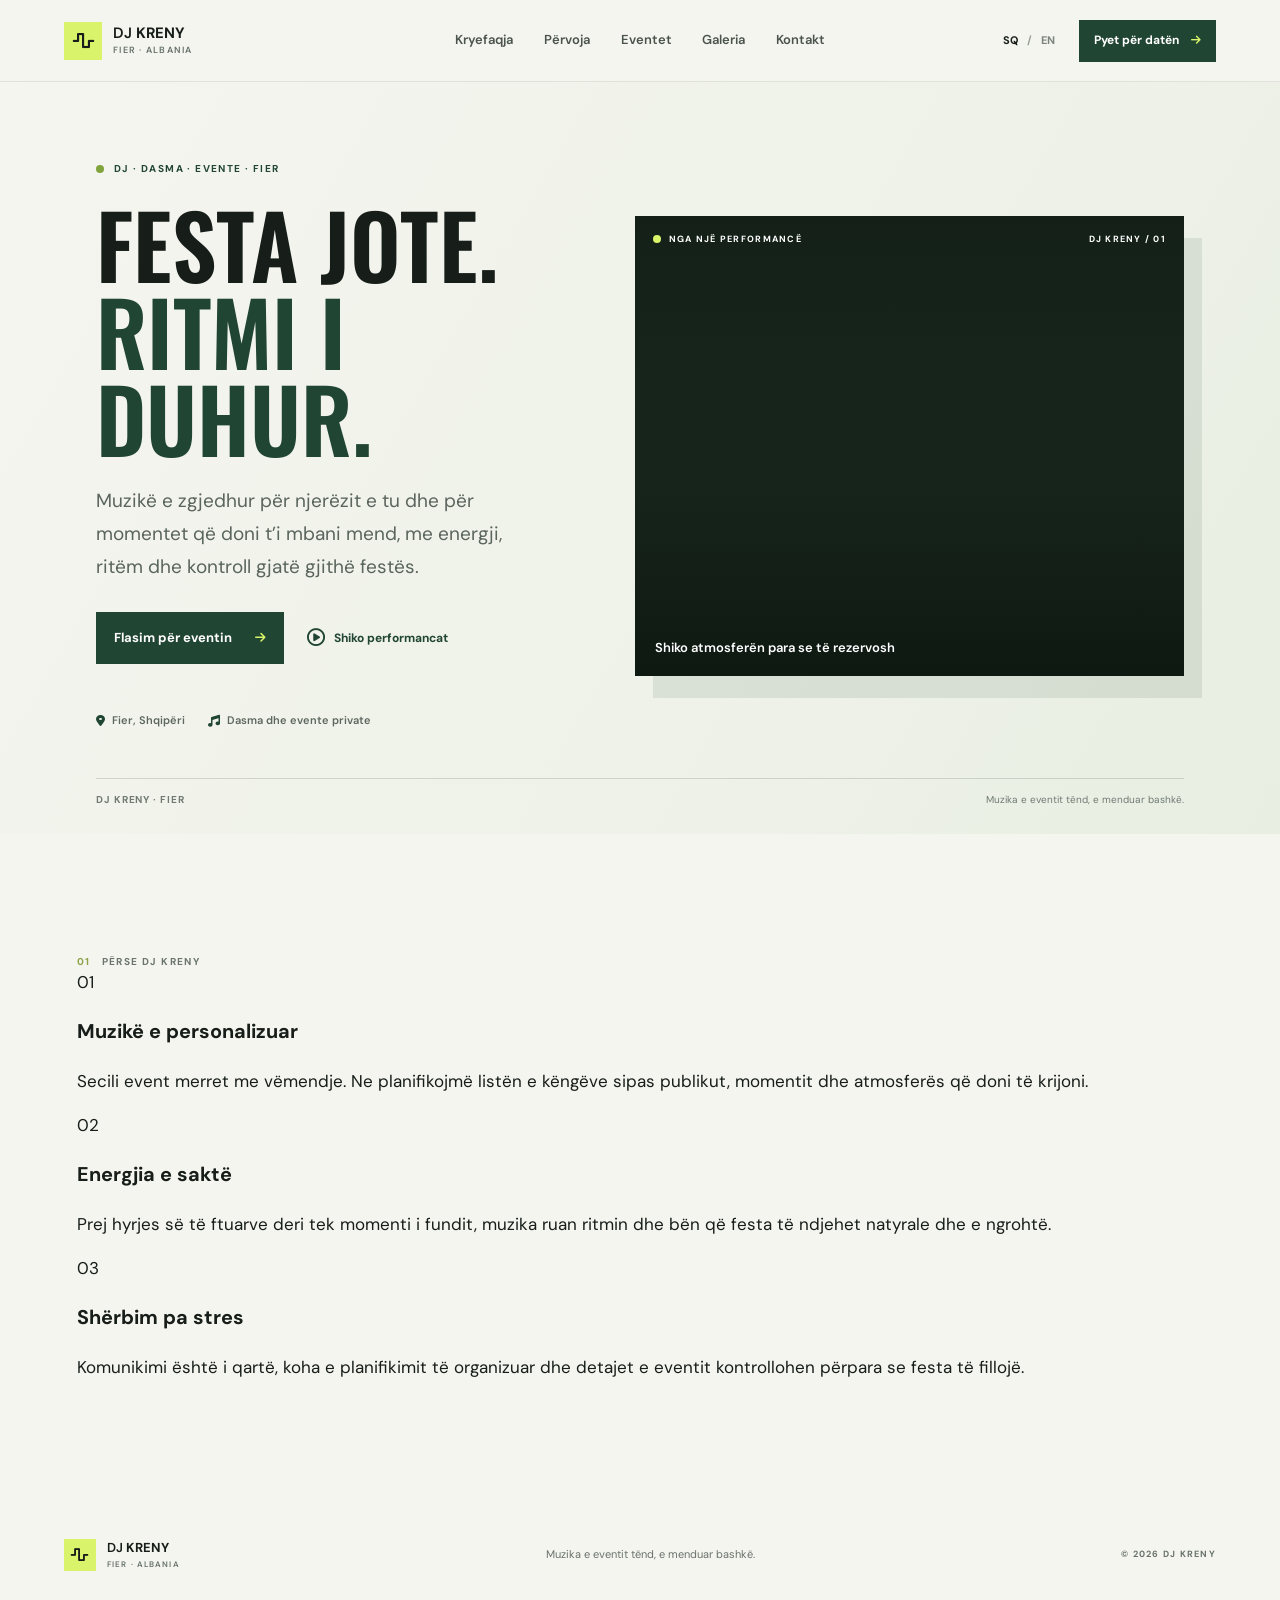
==== commit 6f0b8f8a: "Add files via upload" ====
--- a/index.html
+++ b/index.html
@@ -13,7 +13,7 @@
   <link rel="preconnect" href="https://fonts.gstatic.com" crossorigin>
   <link href="https://fonts.googleapis.com/css2?family=DM+Sans:wght@400;500;600;700&family=Oswald:wght@500;600;700&display=swap" rel="stylesheet">
   <link rel="stylesheet" href="https://cdnjs.cloudflare.com/ajax/libs/font-awesome/6.5.1/css/all.min.css">
-  <link rel="stylesheet" href="style.css">
+  <link rel="stylesheet" href="style.css?v=site-audit-20261107">
 </head>
 <body>
   <header class="site-header">
@@ -25,18 +25,19 @@
       <i class="fa-solid fa-bars" aria-hidden="true"></i>
     </button>
     <nav class="main-nav" id="mainNav" aria-label="Navigimi kryesor">
-      <a href="#experience" data-key="nav_experience">Përvoja</a>
-      <a href="#events" data-key="nav_events">Eventet</a>
-      <a href="#performances" data-key="nav_performances">Performanca</a>
-      <a href="#contact" data-key="nav_contact">Kontakt</a>
+      <a href="index.html" data-key="nav_home">Kryefaqja</a>
+      <a href="experience.html" data-key="nav_experience">Përvoja</a>
+      <a href="events.html" data-key="nav_events">Eventet</a>
+      <a href="gallery.html">Galeria</a>
+      <a href="contact.html" data-key="nav_contact">Kontakt</a>
     </nav>
     <div class="header-actions">
       <div class="language-switch" aria-label="Zgjidh gjuhën">
-        <button type="button" id="btn-sq" class="is-active" aria-pressed="true" onclick="setLang('sq')">SQ</button>
+        <button type="button" id="btn-sq" data-lang="sq" class="is-active" aria-pressed="true">SQ</button>
         <span aria-hidden="true">/</span>
-        <button type="button" id="btn-en" aria-pressed="false" onclick="setLang('en')">EN</button>
+        <button type="button" id="btn-en" data-lang="en" aria-pressed="false">EN</button>
       </div>
-      <a class="header-booking" href="#contact"><span data-key="nav_book">Pyet për datën</span><i class="fa-solid fa-arrow-right" aria-hidden="true"></i></a>
+      <a class="header-booking" href="contact.html"><span data-key="nav_book">Pyet për datën</span><i class="fa-solid fa-arrow-right" aria-hidden="true"></i></a>
     </div>
   </header>
 
@@ -47,8 +48,8 @@
         <h1 data-key="hero_title">Festa jote.<br><em>Ritmi i duhur.</em></h1>
         <p class="hero-intro" data-key="hero_intro">Muzikë e zgjedhur për njerëzit e tu dhe për momentet që doni t’i mbani mend.</p>
         <div class="hero-actions">
-          <a class="button button-dark" href="#contact"><span data-key="hero_cta">Flasim për eventin</span><i class="fa-solid fa-arrow-right" aria-hidden="true"></i></a>
-          <a class="text-link" href="#performances"><i class="fa-regular fa-circle-play" aria-hidden="true"></i><span data-key="hero_watch">Shiko performancat</span></a>
+          <a class="button button-dark" href="contact.html"><span data-key="hero_cta">Flasim për eventin</span><i class="fa-solid fa-arrow-right" aria-hidden="true"></i></a>
+          <a class="text-link" href="gallery.html"><i class="fa-regular fa-circle-play" aria-hidden="true"></i><span data-key="hero_watch">Shiko performancat</span></a>
         </div>
         <div class="hero-facts" aria-label="Të dhënat e shërbimit">
           <span><i class="fa-solid fa-location-dot" aria-hidden="true"></i> Fier, Shqipëri</span>
@@ -60,85 +61,32 @@
           <source src="dj-kreny-videos/dj2.webm" type="video/webm">
         </video>
         <div class="media-topline"><span class="live-mark"><span class="status-dot" aria-hidden="true"></span><span data-key="live_label">NGA NJË PERFORMANCË</span></span><span>DJ KRENY / 01</span></div>
-        <a href="#performances" class="media-caption"><span data-key="media_caption">Shiko atmosferën para se të rezervosh</span><i class="fa-solid fa-arrow-down-right" aria-hidden="true"></i></a>
+        <a href="gallery.html" class="media-caption"><span data-key="media_caption">Shiko atmosferën para se të rezervosh</span><i class="fa-solid fa-arrow-down-right" aria-hidden="true"></i></a>
       </div>
       <div class="hero-bottomline"><span>DJ KRENY · FIER</span><span data-key="hero_bottom">Muzika e eventit tënd, e menduar bashkë.</span></div>
     </section>
 
-    <section class="intro-section section-wrap" id="experience">
-      <div class="section-label"><span>01</span><span data-key="experience_label">SI PUNOJMË</span></div>
-      <div class="intro-content">
-        <h2 data-key="experience_title">Muzika nuk është sfond.<br><em>Është pjesë e kujtimit.</em></h2>
-        <p class="intro-copy" data-key="experience_copy">Çdo event ka njerëzit, ritmin dhe historinë e vet. Bisedojmë paraprakisht për atmosferën që dëshironi, pastaj ndërtojmë muzikën rreth saj dhe e përshtatim me publikun tuaj.</p>
-        <p class="intro-extra" data-key="experience_extra">Për dasma, festa private, lokale dhe evente speciale, puna ime fillon me të kuptuarit e publikut, ritmit dhe momentit që duan të mbajnë në mend.</p>
-        <p class="intro-extra intro-extra-strong" data-key="experience_more">Puna është e organizuar, e qartë dhe e personalizuar: nga momenti i parë i kontaktit, deri te lista e këngëve dhe ritmi i festës, me fokus te një atmosferë e qetë, energjike dhe të besueshme.</p>
-      </div>
-      <div class="process-list">
-        <article class="process-item"><span class="process-number">01</span><div><h3 data-key="step_one_title">Na trego për eventin</h3><p data-key="step_one_copy">Data, vendi dhe çfarë po festoni. Kaq mjafton për bisedën e parë.</p></div><i class="fa-solid fa-arrow-up-right-from-square" aria-hidden="true"></i></article>
-        <article class="process-item"><span class="process-number">02</span><div><h3 data-key="step_two_title">Përcaktojmë muzikën</h3><p data-key="step_two_copy">Flasim për shijet tuaja, të ftuarit dhe momentet që kanë rëndësi.</p></div><i class="fa-solid fa-arrow-up-right-from-square" aria-hidden="true"></i></article>
-        <article class="process-item"><span class="process-number">03</span><div><h3 data-key="step_three_title">Konfirmojmë detajet</h3><p data-key="step_three_copy">Pasi biem dakord për planin, koha dhe pritshmëritë janë të qarta.</p></div><i class="fa-solid fa-arrow-up-right-from-square" aria-hidden="true"></i></article>
+    <section class="home-info section-wrap">
+      <div class="section-label"><span>01</span><span data-key="home_info_label">PËRSE DJ KRENY</span></div>
+      <div class="home-info-grid">
+        <article class="info-card">
+          <span class="info-number">01</span>
+          <h3 data-key="home_info_title_1">Muzikë e personalizuar</h3>
+          <p data-key="home_info_copy_1">Secili event merret me vëmendje. Ne planifikojmë listën e këngëve sipas publikut, momentit dhe atmosferës që doni të krijoni.</p>
+        </article>
+        <article class="info-card">
+          <span class="info-number">02</span>
+          <h3 data-key="home_info_title_2">Energjia e saktë</h3>
+          <p data-key="home_info_copy_2">Prej hyrjes së të ftuarve deri tek momenti i fundit, muzika ruan ritmin dhe bën që festa të ndjehet natyrale dhe e ngrohtë.</p>
+        </article>
+        <article class="info-card">
+          <span class="info-number">03</span>
+          <h3 data-key="home_info_title_3">Shërbim pa stres</h3>
+          <p data-key="home_info_copy_3">Komunikimi është i qartë, koha e planifikimit të organizuar dhe detajet e eventit kontrollohen përpara se festa të fillojë.</p>
+        </article>
       </div>
     </section>
 
-    <section class="events-section" id="events">
-      <div class="section-wrap">
-        <div class="section-heading">
-          <div class="section-label"><span>02</span><span data-key="events_label">RASTI YT</span></div>
-          <div><h2 data-key="events_title">Një festë e jotja.<br><em>Një plan muzikor i yti.</em></h2><p data-key="events_intro">Zgjidh rastin, pastaj flasim për detajet.</p></div>
-        </div>
-        <div class="event-grid">
-          <article class="event-item"><span class="event-icon"><i class="fa-solid fa-champagne-glasses" aria-hidden="true"></i></span><span class="event-index">A / 01</span><h3 data-key="event_wedding">Dasma</h3><p data-key="event_wedding_copy">Muzikë për hyrjet, momentet e veçanta dhe vallëzimin deri në fund të festës.</p><a href="#contact"><span data-key="event_link">Diskuto eventin</span><i class="fa-solid fa-arrow-up-right-from-square" aria-hidden="true"></i></a></article>
-          <article class="event-item"><span class="event-icon"><i class="fa-solid fa-cake-candles" aria-hidden="true"></i></span><span class="event-index">A / 02</span><h3 data-key="event_private">Festa private</h3><p data-key="event_private_copy">Ditëlindje dhe mbledhje private me muzikë sipas shijes së grupit tuaj.</p><a href="#contact"><span data-key="event_link">Diskuto eventin</span><i class="fa-solid fa-arrow-up-right-from-square" aria-hidden="true"></i></a></article>
-          <article class="event-item"><span class="event-icon"><i class="fa-solid fa-microphone-lines" aria-hidden="true"></i></span><span class="event-index">A / 03</span><h3 data-key="event_club">Club & evente</h3><p data-key="event_club_copy">Sete për lokale, mbrëmje dhe evente ku muzika e mban atmosferën në lëvizje.</p><a href="#contact"><span data-key="event_link">Diskuto eventin</span><i class="fa-solid fa-arrow-up-right-from-square" aria-hidden="true"></i></a></article>
-        </div>
-      </div>
-    </section>
-
-    <section class="performances-section section-wrap" id="performances">
-      <div class="section-heading">
-        <div class="section-label"><span>03</span><span data-key="performances_label">PAMJE NGA PUNA</span></div>
-        <div><h2 data-key="performances_title">Shihe vetë.<br><em>Dëgjo atmosferën.</em></h2><p data-key="performances_intro">Klipet nga performancat japin një ide më të mirë se çdo premtim.</p></div>
-      </div>
-      <div class="video-grid">
-        <figure class="video-item"><video controls playsinline preload="metadata"><source src="dj-kreny-videos/dj1.webm" type="video/webm"></video><figcaption><span>LIVE / 01</span><span data-key="clip_one">Performancë</span></figcaption></figure>
-        <figure class="video-item"><video controls playsinline preload="metadata"><source src="dj-kreny-videos/dj2.webm" type="video/webm"></video><figcaption><span>LIVE / 02</span><span data-key="clip_two">Atmosferë</span></figcaption></figure>
-        <figure class="video-item"><video controls playsinline preload="metadata"><source src="dj-kreny-videos/dj4.mp4" type="video/mp4"></video><figcaption><span>LIVE / 03</span><span data-key="clip_three">Nga skena</span></figcaption></figure>
-      </div>
-    </section>
-
-    <section class="booking-section" id="contact">
-      <div class="booking-wrap">
-        <div class="booking-copy">
-          <div class="section-label"><span>04</span><span data-key="booking_label">REZERVIM</span></div>
-          <h2 data-key="booking_title">Ke një datë?<br><em>Le ta diskutojmë.</em></h2>
-          <p data-key="booking_copy">Dërgo datën, vendin, llojin e eventit dhe stilin që dëshiron. Do të të kthej një përgjigje të qartë për disponueshmërinë, ritmin e festës dhe mënyrën më të mirë për të ecur me atmosferën e eventit.</p>
-          <div class="direct-contact">
-            <a href="tel:+355697508830"><span class="contact-icon"><i class="fa-solid fa-phone" aria-hidden="true"></i></span><span><small data-key="phone_label">TELEFON</small><strong>+355 69 750 8830</strong></span><i class="fa-solid fa-arrow-up-right-from-square" aria-hidden="true"></i></a>
-            <a href="mailto:djkreny87@gmail.com"><span class="contact-icon"><i class="fa-regular fa-envelope" aria-hidden="true"></i></span><span><small data-key="email_label">EMAIL</small><strong>djkreny87@gmail.com</strong></span><i class="fa-solid fa-arrow-up-right-from-square" aria-hidden="true"></i></a>
-            <a href="https://wa.me/355697508830" target="_blank" rel="noopener noreferrer"><span class="contact-icon"><i class="fa-brands fa-whatsapp" aria-hidden="true"></i></span><span><small>WHATSAPP</small><strong data-key="whatsapp_label">Shkruaj direkt</strong></span><i class="fa-solid fa-arrow-up-right-from-square" aria-hidden="true"></i></a>
-          </div>
-          <div class="social-links"><span data-key="social_label">Më gjen edhe këtu</span><a href="https://www.instagram.com/dj_kreny?mdxt=MTFlcnB2eWxsMGM2cw==" target="_blank" rel="noopener noreferrer" aria-label="Instagram DJ Kreny"><i class="fa-brands fa-instagram" aria-hidden="true"></i> Instagram</a><a href="https://www.facebook.com/profile.php?id=100072456553999" target="_blank" rel="noopener noreferrer" aria-label="Facebook DJ Kreny"><i class="fa-brands fa-facebook" aria-hidden="true"></i> Facebook</a></div>
-        </div>
-        <form class="booking-form" id="bookingForm" action="https://formspree.io/f/xnjrwypz" method="POST">
-          <div class="form-heading"><span data-key="form_step">KËRKESË PËR DISPONUESHMËRI</span><span data-key="form_type">FORMULAR DIREKT</span></div>
-          <label for="field-name" data-key="lbl_name">Emri dhe mbiemri</label>
-          <input id="field-name" type="text" name="name" autocomplete="name" placeholder="Emri yt" data-placeholder-key="placeholder_name" required>
-          <div class="form-row">
-            <div><label for="field-phone" data-key="lbl_phone">Numri i telefonit</label><input id="field-phone" type="tel" name="phone" autocomplete="tel" placeholder="+355 ..." required></div>
-            <div><label for="field-date" data-key="lbl_date">Data e eventit</label><input id="field-date" type="date" name="date" required></div>
-          </div>
-          <div class="form-row">
-            <div><label for="field-type" data-key="lbl_type">Lloji i eventit</label><select id="field-type" name="event_type" required><option value="" disabled selected data-key="opt_choose">Zgjidh një opsion</option><option value="wedding" data-key="opt_wedding">Dasmë</option><option value="private" data-key="opt_private">Festë private</option><option value="club" data-key="opt_club">Club / Event</option><option value="other" data-key="opt_other">Tjetër</option></select></div>
-            <div><label for="field-location" data-key="lbl_location">Qyteti / vendi</label><input id="field-location" type="text" name="location" placeholder="Ku mbahet?" data-placeholder-key="placeholder_location"></div>
-          </div>
-          <label for="field-message" data-key="lbl_message">Çfarë duhet të di për eventin?</label>
-          <textarea id="field-message" name="message" rows="3" placeholder="Muzika, orari ose ndonjë detaj tjetër..." data-placeholder-key="placeholder_message"></textarea>
-          <button class="button button-lime" id="submitBtn" type="submit"><span data-key="btn_submit">Dërgo kërkesën</span><i class="fa-solid fa-arrow-right" aria-hidden="true"></i></button>
-          <p class="form-note" data-key="form_note">Kërkesa nuk e konfirmon rezervimin. Do të kontaktohemi për të diskutuar disponueshmërinë.</p>
-          <p class="form-status" id="formStatus" role="status" aria-live="polite"></p>
-        </form>
-      </div>
-    </section>
   </main>
 
   <footer class="site-footer">
@@ -146,6 +94,6 @@
     <p data-key="footer_line">Muzika e eventit tënd, e menduar bashkë.</p>
     <span class="footer-copy">© <span id="currentYear">2026</span> DJ KRENY</span>
   </footer>
-  <script src="script.js"></script>
+  <script src="script.js?v=site-audit-20261107"></script>
 </body>
-</html>
+</html>
--- a/style.css
+++ b/style.css
@@ -1,446 +1,313 @@
-@import url('https://fonts.googleapis.com/css2?family=Inter:wght@400;700;900&display=swap');-
--
-:root {-
-    --input-bg: #1e1e1e;-
-    --accent: #fbbf24;-
-    --text-main: #ffffff;-
-    --text-sub: #b3b3b3;-
-}-
--
-/* Rregullat Master të Strukturës Globale */-
-html, body {-
-    width: 100% !important;-
-    max-width: 100% !important;-
-    margin: 0 !important;-
-    padding: 0 !important;-
-    overflow-x: hidden !important;-
-    -webkit-text-size-adjust: 100%;-
-    -
-    /* BLLOKIMI TOTAL I SELEKTIMIT TË TEKSTIT */-
-    -webkit-user-select: none !important;-
-    -moz-user-select: none !important;-
-    -ms-user-select: none !important;-
-    user-select: none !important;-
-}-
--
-body {-
-    background: radial-gradient(circle at 20% 20%, rgba(251,191,36,0.08), transparent 40%),-
-                radial-gradient(circle at 80% 30%, rgba(255,0,150,0.06), transparent 40%),-
-                radial-gradient(circle at 50% 80%, rgba(0,200,255,0.05), transparent 50%),-
-                #050505 !important;-
-    background-attachment: fixed;-
-    color: #ffffff !important;-
-    font-family: 'Inter', sans-serif;-
-}-
--
-/* Kapsula Mbrojtëse - RREGULLUAR: flex-direction: column palos faqen saktë vertikalisht */-
-.site-wrapper {-
-    width: 100%;-
-    max-width: 100%;-
-    overflow-x: hidden !important;-
-    position: relative;-
-    display: flex;-
-    flex-direction: column !important; -
-    min-height: 100vh;-
-}-
--
-input, textarea, select {-
-    background-color: var(--input-bg) !important;-
-    color: var(--text-main) !important;-
-    box-sizing: border-box;-
-    -
-    /* LEJOHET SELEKTIMI DHE SHKRIMI VETËM TE FUSHAT E REZERVIMIT */-
-    -webkit-user-select: text !important;-
-    -moz-user-select: text !important;-
-    -ms-user-select: text !important;-
-    user-select: text !important;-
-}-
--
-/* NAV-GLASS */-
-.nav-glass {-
-    background: rgba(5, 5, 5, 0.75) !important;-
-    backdrop-filter: blur(25px);-
-    -webkit-backdrop-filter: blur(25px);-
-    border-bottom: 1px solid rgba(255,255,255,0.05);-
-    box-shadow: 0 10px 40px rgba(0,0,0,0.5);-
-    width: 100%;-
-}-
--
-/* PRELOADER SCREEN */-
-#preloader {-
-    position: fixed;-
-    top: 0; left: 0; width: 100%; height: 100%;-
-    background: #030303;-
-    z-index: 10000;-
-    display: flex;-
-    flex-direction: column;-
-    justify-content: center;-
-    align-items: center;-
-    transition: opacity 0.6s ease, visibility 0.6s;-
-}-
-#preloader.loaded { opacity: 0; visibility: hidden; }-
--
-.loader-brand {-
-    font-size: 3rem; font-weight: 900; letter-spacing: 0.2em;-
-    background: linear-gradient(to right, #fff, var(--accent), #fff);-
-    background-size: 200% auto;-
-    -webkit-background-clip: text;-
-    -webkit-text-fill-color: transparent;-
-    animation: shineText 1.2s linear infinite;-
-    margin-bottom: 20px;-
-}-
-.loader-bar-container { width: 180px; height: 2px; background: rgba(255,255,255,0.05); border-radius: 2px; position: relative; overflow: hidden; }-
-.loader-bar { position: absolute; top: 0; left: 0; height: 100%; width: 0%; background: var(--accent); box-shadow: 0 0 10px var(--accent); animation: progressFill 2s cubic-bezier(0.1, 0.8, 0.3, 1) forwards; }-
--
-@keyframes shineText { to { background-position: 200% center; } }-
-@keyframes progressFill { to { width: 100%; } }-
--
-/* LANGUAGE BUTTONS */-
-.lang-btn { -
-    padding: 6px 12px; -
-    border-radius: 8px; -
-    transition: all 0.3s ease; -
-    opacity: 0.4; -
-    cursor: pointer; -
-    border: 1px solid transparent;-
-}-
-.lang-btn.active { -
-    opacity: 1; -
-    background: linear-gradient(135deg, #f59e0b, #fbbf24); -
-    box-shadow: 0 0 15px rgba(251,191,36,0.6); -
-    transform: scale(1.05); -
-}-
--
-/* HERO SECTION */-
-.hero { -
-  height: 85vh; -
-  display: flex; -
-  align-items: center; -
-  justify-content: center; -
-  position: relative; -
-  overflow: hidden;-
-  background-image: url('dj-kreny-videos/fotoo.jpg');-
-  background-size: cover;-
-  background-position: center;-
-  background-repeat: no-repeat;-
-  width: 100%;-
-}-
--
-.hero-overlay { position: absolute; top: 0; left: 0; width: 100%; height: 100%; background: rgba(0, 0, 0, 0.75); z-index: 1; }-
-.hero-content { text-align: center; max-width: 1100px; z-index: 10; position: relative; width: 100%; }-
-.hero-tagline { color: var(--accent) !important; font-size: 0.75rem; font-weight: 900; letter-spacing: 8px; text-transform: uppercase; margin-bottom: 1rem; display: inline-block; }-
-.hero-title { font-size: clamp(2.3rem, 6vw, 5rem); line-height: 1.1; font-weight: 900; text-transform: uppercase; color: #fff !important; }-
-.hero-title span { color: var(--accent); }-
--
-/* VIDEOS GRID */-
-.section-padding { padding: 6rem 1.5rem; width: 100%; box-sizing: border-box; }-
-.section-header { text-align: center; margin-bottom: 3.5rem; width: 100%; }-
-.section-subtitle { color: var(--accent); font-size: 0.75rem; font-weight: 700; text-transform: uppercase; letter-spacing: 4px; display: block; margin-bottom: 0.5rem; }-
-.section-title { font-size: 1.875rem; font-weight: 900; text-transform: uppercase; color: #fff; letter-spacing: 1px; }-
-.section-title span { color: var(--accent); }-
-@media (min-width: 768px) { .section-title { font-size: 2.5rem; } }-
--
-.videos-grid { display: grid; grid-template-columns: 1fr; gap: 30px; max-w: 850px; margin: 0 auto; width: 100%; }-
-@media (min-width: 768px) { .videos-grid { grid-template-columns: repeat(3, 1fr); } }-
--
-.video-card { -
-  background: rgba(255,255,255,0.02); -
-  border: 1px solid rgba(255,255,255,0.05); -
-  border-radius: 1.5rem; -
-  overflow: hidden; -
-  backdrop-filter: blur(20px); -
-  transition: all 0.4s ease; -
-  box-shadow: 0 10px 30px rgba(0,0,0,0.6);-
-  max-w: 100%; -
-  width: 100%;-
-  margin: 0 auto;-
-}-
-.video-card:hover { transform: translateY(-5px); border-color: rgba(251,191,36,0.3); }-
-.video-wrapper { position: relative; width: 100%; aspect-ratio: 16/9; background: #000; }-
-.video-wrapper video { width: 100%; height: 100%; object-fit: cover; outline: none; display: block; }-
--
-/* CONTACT & BOOKING LAYOUT */-
-.contact-wrapper { display: grid; grid-template-columns: 1fr; gap: 40px; width: 100%; box-sizing: border-box; }-
-@media (min-width: 768px) { .contact-wrapper { grid-template-columns: 0.9fr 1.1fr; gap: 80px; } }-
--
-.booking-card { -
-    background: rgba(15, 15, 25, 0.4); -
-    border: 1px solid rgba(255,255,255,0.05); -
-    border-radius: 24px; -
-    padding: 16px; -
-    backdrop-filter: blur(20px); -
-    box-sizing: border-box;-
-    width: 100%;-
-}-
-@media (min-width: 640px) { .booking-card { padding: 40px; } }-
--
-.form-group-grid { display: grid; grid-template-columns: 1fr; gap: 20px; margin-bottom: 20px; width: 100%; }-
-@media (min-width: 640px) { .form-group-grid { grid-template-columns: repeat(2, 1fr); } }-
--
-.form-control-wrapper { display: flex; flex-direction: column; position: relative; min-width: 0; width: 100%; }-
-.form-control-wrapper.full-width { grid-column: span 1; }-
-@media (min-width: 640px) { .form-control-wrapper.full-width { grid-column: span 2; } }-
--
-.form-label { font-size: 0.75rem; font-weight: 700; text-transform: uppercase; letter-spacing: 0.1em; color: var(--text-sub); margin-bottom: 8px; }-
-.form-input { background: rgba(255,255,255,0.02); border: 1px solid rgba(255,255,255,0.08); border-radius: 12px; padding: 14px 18px; color: #fff; font-size: 0.95rem; transition: all 0.3s ease; width: 100%; box-sizing: border-box; }-
-.form-input:focus { outline: none; border-color: var(--accent); background: rgba(255,255,255,0.05); box-shadow: 0 0 15px rgba(251, 191, 36, 0.15); }-
-textarea.form-input { resize: none; height: 120px; }-
--
-.btn-submit { background: var(--accent); color: #000; font-weight: 900; text-transform: uppercase; letter-spacing: 1px; font-size: 0.85rem; box-shadow: 0 0 20px rgba(251,191,36,0.2); transition: all 0.3s ease; cursor: pointer; }-
-.btn-submit:hover { box-shadow: 0 0 30px rgba(251,191,36,0.5); transform: translateY(-2px); }-
--
-.glass-card { background: rgba(255, 255, 255, 0.02) !important; backdrop-filter: blur(25px); border: 1px solid rgba(255,255,255,0.05); box-shadow: 0 10px 40px rgba(0,0,0,0.6); transition: all 0.4s cubic-bezier(0.16, 1, 0.3, 1); width: 100%; box-sizing: border-box; }-
-.glass-card:hover { transform: translateY(-8px); border-color: rgba(251,191,36,0.3); }-
--
-.neon-hover:hover { color: #fbbf24; text-shadow: 0 0 10px #fbbf24; transition: all 0.3s ease-in-out; }-
-@keyframes logo-gold-pulse { 0%, 100% { opacity: 0.3; transform: scale(1); filter: blur(15px); } 50% { opacity: 0.6; transform: scale(1.15); filter: blur(25px); } }-
-.animate-logo-gold-pulse { animation: logo-gold-pulse 4s infinite ease-in-out; }-
--
-.reveal { opacity: 0; transform: translateY(30px); transition: 0.8s cubic-bezier(0.16, 1, 0.3, 1); }-
-.reveal.active { opacity: 1; transform: translateY(0); }-
--
-input[type="date"]::-webkit-calendar-picker-indicator,-
-input[type="time"]::-webkit-calendar-picker-indicator { filter: invert(1); opacity: 0.7; cursor: pointer; }-
--
-.phone-container { display: flex; gap: 10px; width: 100%; }-
-.prefix-select {-
-    width: 100px;-
-    height: 50px;-
-    background: #111111;-
-    color: #ffffff;-
-    border: 1px solid #222222;-
-    border-radius: 12px;-
-    padding: 0 8px;-
-    font-size: 14px;-
-    font-weight: 600;-
-    outline: none;-
-    cursor: pointer;-
-    transition: all 0.3s ease;-
-    flex-shrink: 0;-
-}-
-@media (min-width: 640px) { .prefix-select { width: 140px; padding: 0 10px; } }-
-.prefix-select:focus { border-color: #fbbf24; box-shadow: 0 0 10px rgba(251, 191, 36, 0.2); }-
-.phone-field { flex: 1; min-width: 0; width: 100% !important; }-
+:root {
+  --paper: #f4f5ef;
+  --paper-deep: #e9ede4;
+  --ink: #171d19;
+  --muted: #647068;
+  --green: #214533;
+  --green-dark: #182f24;
+  --lime: #d9f36a;
+  --white: #fff;
+  --line: #d7ddd4;
+  --display: "Oswald", Impact, sans-serif;
+  --body: "DM Sans", sans-serif;
+}
+
+* { box-sizing: border-box; }
+html { scroll-behavior: smooth; scroll-padding-top: 90px; }
+body {
+  margin: 0;
+  background: var(--paper);
+  color: var(--ink);
+  font: 17px/1.6 var(--body);
+  -webkit-font-smoothing: antialiased;
+}
+body, button, input, select, textarea { font-family: var(--body); }
+body.menu-open { overflow: hidden; }
+a { color: inherit; text-decoration: none; }
+button, input, select, textarea { font: inherit; }
+button, a, input, select, textarea { -webkit-tap-highlight-color: transparent; }
+button:focus-visible, a:focus-visible, input:focus-visible, select:focus-visible, textarea:focus-visible { outline: 3px solid #6c8d38; outline-offset: 3px; }
+::selection { color: var(--ink); background: var(--lime); }
+
+.site-header {
+  position: sticky;
+  top: 0;
+  z-index: 20;
+  min-height: 82px;
+  padding: 0 clamp(22px, 5vw, 78px);
+  display: grid;
+  grid-template-columns: 1fr auto 1fr;
+  align-items: center;
+  gap: 32px;
+  background: rgba(244, 245, 239, 0.96);
+  border-bottom: 1px solid rgba(23, 29, 25, 0.09);
+  backdrop-filter: blur(16px);
+}
+.wordmark { display: inline-flex; align-items: center; gap: 11px; width: fit-content; font-size: 15px; font-weight: 600; line-height: 1.05; letter-spacing: 0; }
+.wordmark-icon { width: 38px; height: 38px; display: grid; place-items: center; background: var(--lime); color: var(--ink); font-size: 17px; }
+.wordmark strong { font-weight: 700; }
+.wordmark small { display: block; padding-top: 5px; color: var(--muted); font-size: 9px; line-height: 1; letter-spacing: 0.14em; }
+.main-nav { display: flex; align-items: center; gap: clamp(18px, 2.4vw, 36px); }
+.main-nav a { color: #4a544d; font-size: 13px; font-weight: 600; transition: color 180ms ease; }
+.main-nav a:hover { color: var(--green); }
+.header-actions { display: flex; align-items: center; justify-content: flex-end; gap: 22px; }
+.language-switch { display: flex; align-items: center; gap: 7px; color: #9aa198; font-size: 11px; font-weight: 700; }
+.language-switch button { padding: 7px 2px; border: 0; background: none; color: #7a837c; cursor: pointer; font-size: 11px; font-weight: 700; }
+.language-switch button.is-active { color: var(--ink); }
+.header-booking { min-height: 42px; padding: 0 15px; display: inline-flex; align-items: center; gap: 12px; background: var(--green); color: var(--white); font-size: 12px; font-weight: 700; transition: background 180ms ease, transform 180ms ease; }
+.header-booking:hover { background: var(--green-dark); transform: translateY(-1px); }
+.header-booking i { color: var(--lime); font-size: 11px; }
+.menu-toggle { display: none; }
+
+.hero {
+  position: relative;
+  min-height: 660px;
+  max-width: 1600px;
+  margin: 0 auto;
+  padding: 80px clamp(28px, 7.5vw, 120px) 104px;
+  display: grid;
+  grid-template-columns: minmax(0, 0.9fr) minmax(380px, 1.1fr);
+  align-items: center;
+  gap: clamp(44px, 7vw, 108px);
+  overflow: hidden;
+  background: linear-gradient(120deg, var(--paper) 0%, #eff2e9 59%, #e8eee2 100%);
+}
+.hero-copy { position: relative; z-index: 2; animation: enter 700ms cubic-bezier(.2,.8,.2,1) both; }
+.eyebrow, .section-label, .media-topline, .event-index, .process-number, .form-heading, .footer-copy {
+  font-size: 10px;
+  line-height: 1.4;
+  font-weight: 700;
+  letter-spacing: 0.14em;
+}
+.eyebrow { margin: 0 0 24px; display: flex; align-items: center; gap: 10px; color: var(--green); }
+.status-dot { width: 8px; height: 8px; flex: 0 0 8px; display: inline-block; border-radius: 50%; background: #81a33c; }
+.hero h1, .intro-content h2, .section-heading h2, .booking-copy h2 {
+  margin: 0;
+  font-family: var(--display);
+  font-size: 88px;
+  line-height: 0.99;
+  font-weight: 600;
+  letter-spacing: 0;
+  text-transform: uppercase;
+}
+.hero h1 em, .intro-content h2 em, .section-heading h2 em, .booking-copy h2 em { color: var(--green); font-style: normal; }
+.hero-intro { max-width: 500px; margin: 24px 0 0; color: #5a655d; font-size: 19px; line-height: 1.72; }
+.hero-actions { margin-top: 29px; display: flex; align-items: center; flex-wrap: wrap; gap: 23px; }
+.button { min-height: 52px; padding: 0 18px; display: inline-flex; justify-content: center; align-items: center; gap: 23px; border: 0; cursor: pointer; font-size: 13px; font-weight: 700; transition: background 180ms ease, color 180ms ease, transform 180ms ease; }
+.button:hover { transform: translateY(-2px); }
+.button i { font-size: 12px; }
+.button-dark { background: var(--green); color: var(--white); }
+.button-dark i { color: var(--lime); }
+.button-dark:hover { background: var(--green-dark); }
+.text-link { display: inline-flex; align-items: center; gap: 9px; color: var(--green); font-size: 12px; font-weight: 700; }
+.text-link i { font-size: 18px; }
+.hero-facts { margin-top: 48px; display: flex; flex-wrap: wrap; gap: 12px 23px; color: #5c675f; font-size: 11px; font-weight: 600; }
+.hero-facts > span { display: inline-flex; align-items: center; gap: 7px; }
+.hero-facts i { color: var(--green); font-size: 12px; }
+.hero-media { position: relative; height: 460px; max-height: 58vw; min-height: 340px; overflow: hidden; background: #17241b; box-shadow: 18px 22px 0 rgba(33, 69, 51, 0.1); animation: enter 850ms 100ms cubic-bezier(.2,.8,.2,1) both; }
+.hero-video { width: 100%; height: 100%; display: block; object-fit: cover; object-position: 50% 50%; opacity: 0.93; }
+.hero-media::after { content: ""; position: absolute; inset: 0; pointer-events: none; background: linear-gradient(180deg, rgba(10, 20, 14, 0.27), transparent 34%, transparent 58%, rgba(10, 20, 14, 0.7)); }
+.media-topline { position: absolute; z-index: 1; top: 17px; left: 18px; right: 18px; display: flex; justify-content: space-between; gap: 16px; color: var(--white); font-size: 9px; }
+.live-mark { display: flex; align-items: center; gap: 8px; }
+.media-topline .status-dot { background: var(--lime); }
+.media-caption { position: absolute; z-index: 1; left: 20px; right: 20px; bottom: 17px; display: flex; align-items: center; justify-content: space-between; gap: 15px; color: var(--white); font-size: 13px; font-weight: 600; }
+.media-caption i { color: var(--lime); }
+.hero-bottomline { position: absolute; left: clamp(28px, 7.5vw, 120px); right: clamp(28px, 7.5vw, 120px); bottom: 26px; display: flex; justify-content: space-between; gap: 20px; padding-top: 13px; border-top: 1px solid rgba(23, 29, 25, 0.15); color: #707a72; font-size: 10px; }
+.hero-bottomline span:first-child { font-weight: 700; letter-spacing: 0.09em; }
+
+.section-wrap { max-width: 1320px; margin: 0 auto; padding: 112px clamp(26px, 6vw, 90px); }
+.intro-section { display: grid; grid-template-columns: 145px 1.1fr 0.9fr; gap: 46px; align-items: start; }
+.section-label { display: flex; align-items: center; gap: 11px; padding-top: 9px; color: #6b756d; white-space: nowrap; }
+.section-label span:first-child { color: #8ca247; }
+.intro-content h2 { font-size: 58px; line-height: 1.06; }
+.intro-content h2 em { color: var(--green); }
+.intro-content > p { max-width: 680px; margin: 20px 0 0; color: var(--muted); line-height: 1.8; font-size: 17px; }
+.intro-extra { max-width: 680px; margin-top: 14px; color: #58635c; font-size: 15px; line-height: 1.8; }
+.intro-extra-strong { color: #3c4e42; }
+.process-list { border-top: 1px solid var(--line); }
+.process-item { min-height: 100px; display: grid; grid-template-columns: 33px 1fr 16px; gap: 13px; align-items: start; padding: 17px 0 15px; border-bottom: 1px solid var(--line); }
+.process-number { padding-top: 3px; color: #85944f; font-size: 9px; }
+.process-item h3 { margin: 0; font-size: 14px; line-height: 1.4; font-weight: 700; }
+.process-item p { margin: 6px 0 0; color: var(--muted); font-size: 12px; line-height: 1.6; }
+.process-item > i { padding-top: 4px; color: #85944f; font-size: 11px; }
+
+.events-section { background: var(--green); color: var(--white); }
+.events-section .section-wrap { padding-top: 100px; padding-bottom: 110px; }
+.section-heading { display: grid; grid-template-columns: 145px 1fr; gap: 46px; align-items: start; }
+.events-section .section-label { color: rgba(255,255,255,.62); }
+.events-section .section-label span:first-child { color: var(--lime); }
+.section-heading h2 { font-size: 56px; line-height: 1.04; }
+.events-section .section-heading h2 em { color: var(--lime); }
+.section-heading > div:last-child > p { margin: 17px 0 0; color: rgba(255,255,255,.7); font-size: 15px; }
+.event-grid { margin: 58px 0 0 191px; display: grid; grid-template-columns: repeat(3, minmax(0, 1fr)); gap: 28px; }
+.event-item { position: relative; min-height: 247px; padding: 23px 20px 20px 0; border-top: 1px solid rgba(255,255,255,.3); }
+.event-icon { width: 37px; height: 37px; display: grid; place-items: center; color: var(--lime); background: rgba(255,255,255,.09); font-size: 15px; }
+.event-index { position: absolute; top: 32px; right: 0; color: rgba(255,255,255,.55); font-size: 9px; }
+.event-item h3 { margin: 23px 0 7px; font-family: var(--display); font-size: 26px; line-height: 1.2; font-weight: 500; text-transform: uppercase; }
+.event-item p { max-width: 300px; margin: 0; color: rgba(255,255,255,.69); font-size: 13px; line-height: 1.7; }
+.event-item > a { position: absolute; left: 0; right: 0; bottom: 16px; display: flex; justify-content: space-between; align-items: center; gap: 15px; padding-top: 11px; border-top: 1px solid rgba(255,255,255,.19); color: var(--lime); font-size: 11px; font-weight: 700; }
+.event-item > a i { font-size: 10px; }
+
+.performances-section { padding-top: 110px; padding-bottom: 118px; }
+.performances-section .section-heading h2 em { color: #789145; }
+.performances-section .section-heading > div:last-child > p { max-width: 430px; color: var(--muted); }
+.video-grid { margin: 48px 0 0 191px; display: grid; grid-template-columns: repeat(3, minmax(0, 1fr)); gap: 20px; }
+.video-item { min-width: 0; margin: 0; }
+.video-item video { width: 100%; aspect-ratio: 16 / 10; display: block; background: #1b241e; object-fit: cover; }
+.video-item figcaption { display: flex; justify-content: space-between; gap: 10px; padding: 12px 0; color: #687269; font-size: 10px; font-weight: 700; }
+.video-item figcaption span:first-child { color: var(--green); letter-spacing: 0.09em; }
+
+.booking-section { background: var(--ink); color: var(--white); }
+.booking-wrap { max-width: 1320px; margin: 0 auto; padding: 108px clamp(26px, 6vw, 90px) 114px; display: grid; grid-template-columns: 1fr 0.9fr; gap: clamp(54px, 9vw, 140px); align-items: start; }
+.booking-copy .section-label { color: rgba(255,255,255,.58); }
+.booking-copy .section-label span:first-child { color: var(--lime); }
+.booking-copy h2 { margin-top: 28px; font-size: 62px; line-height: 1.03; }
+.booking-copy h2 em { color: var(--lime); }
+.booking-copy > p { max-width: 470px; margin: 18px 0 0; color: rgba(255,255,255,.65); font-size: 15px; line-height: 1.8; }
+.direct-contact { max-width: 480px; margin-top: 34px; border-top: 1px solid rgba(255,255,255,.18); }
+.direct-contact > a { min-height: 70px; display: grid; grid-template-columns: 37px 1fr 16px; gap: 12px; align-items: center; border-bottom: 1px solid rgba(255,255,255,.18); }
+.contact-icon { width: 34px; height: 34px; display: grid; place-items: center; color: var(--lime); background: rgba(255,255,255,.08); font-size: 13px; }
+.direct-contact > a > span:nth-child(2) { min-width: 0; }
+.direct-contact small { display: block; color: rgba(255,255,255,.52); font-size: 9px; line-height: 1.3; font-weight: 700; letter-spacing: .12em; }
+.direct-contact strong { display: block; margin-top: 4px; color: var(--white); font-size: 13px; font-weight: 600; overflow-wrap: anywhere; }
+.direct-contact > a > i { color: var(--lime); font-size: 10px; }
+.social-links { margin-top: 24px; display: flex; align-items: center; flex-wrap: wrap; gap: 10px 20px; color: rgba(255,255,255,.58); font-size: 10px; }
+.social-links > span { margin-right: 4px; }
+.social-links a { color: var(--white); font-size: 11px; font-weight: 600; }
+.social-links a i { margin-right: 5px; color: var(--lime); }
+.booking-form { padding: 31px; background: var(--paper); color: var(--ink); }
+.form-heading { display: flex; justify-content: space-between; gap: 12px; margin-bottom: 27px; padding-bottom: 14px; border-bottom: 1px solid var(--line); color: var(--green); font-size: 9px; }
+.form-heading span:last-child { color: #919b92; }
+.booking-form label { display: block; margin: 16px 0 7px; color: #59645d; font-size: 11px; font-weight: 700; }
+.booking-form input, .booking-form select, .booking-form textarea { width: 100%; min-width: 0; padding: 10px 0; border: 0; border-bottom: 1px solid #cbd2c8; border-radius: 0; background: transparent; color: var(--ink); font-size: 13px; }
+.booking-form input::placeholder, .booking-form textarea::placeholder { color: #a0a9a0; }
+.booking-form input:focus, .booking-form select:focus, .booking-form textarea:focus { border-color: var(--green); outline: none; }
+.booking-form select { cursor: pointer; }
+.booking-form option { background: var(--white); }
+.booking-form textarea { min-height: 76px; resize: vertical; }
+.form-row { display: grid; grid-template-columns: 1fr 1fr; gap: 20px; }
+.form-row > div { min-width: 0; }
+.button-lime { width: 100%; margin-top: 22px; justify-content: space-between; background: var(--lime); color: var(--ink); }
+.button-lime:hover { background: #c9e64c; }
+.form-note { margin: 14px 0 0; color: #6e786f; font-size: 10px; line-height: 1.6; }
+.form-status { min-height: 20px; margin: 7px 0 0; color: var(--green); font-size: 12px; font-weight: 600; }
+.form-status.is-error { color: #a23c2e; }
+
+.site-footer { min-height: 90px; padding: 22px clamp(22px, 5vw, 78px); display: flex; justify-content: space-between; align-items: center; gap: 24px; background: var(--paper); }
+.footer-mark .wordmark-icon { width: 32px; height: 32px; font-size: 14px; }
+.footer-mark > span:last-child { font-size: 13px; }
+.footer-mark small { font-size: 8px; }
+.site-footer > p { margin: 0; color: #69736b; font-size: 11px; }
+.footer-copy { color: #69736b; font-size: 9px; white-space: nowrap; }
+
+@keyframes enter { from { opacity: 0; transform: translateY(14px); } to { opacity: 1; transform: translateY(0); } }
+
+@media (max-width: 1120px) {
+  .site-header { grid-template-columns: 1fr auto auto; gap: 22px; }
+  .main-nav { gap: 17px; }
+  .hero { grid-template-columns: minmax(0, .9fr) minmax(330px, 1.1fr); gap: 45px; }
+  .hero h1 { font-size: 64px; }
+  .intro-section { grid-template-columns: 115px 1fr 1fr; gap: 27px; }
+  .section-heading { grid-template-columns: 115px 1fr; gap: 27px; }
+  .event-grid, .video-grid { margin-left: 142px; }
+}
+
+@media (max-width: 860px) {
+  .site-header { min-height: 72px; grid-template-columns: 1fr auto auto; gap: 15px; padding: 0 22px; }
+  .menu-toggle { width: 38px; height: 38px; grid-column: 2; grid-row: 1; display: grid; place-items: center; border: 1px solid var(--line); background: transparent; color: var(--ink); font-size: 15px; }
+  .main-nav { position: absolute; top: 71px; left: 0; right: 0; z-index: 3; display: none; padding: 12px 22px 20px; background: var(--paper); border-bottom: 1px solid var(--line); }
+  .main-nav.is-open { display: grid; gap: 0; }
+  .main-nav a { padding: 13px 0; border-bottom: 1px solid var(--line); }
+  .header-actions { grid-column: 3; grid-row: 1; gap: 12px; }
+  .header-booking { min-height: 38px; gap: 8px; padding: 0 10px; font-size: 11px; }
+  .language-switch { gap: 4px; }
+  .hero { min-height: auto; padding: 68px 28px 80px; grid-template-columns: minmax(0, .9fr) minmax(270px, 1.1fr); gap: 32px; }
+  .hero h1 { font-size: 55px; }
+  .hero-media { min-height: 340px; height: 390px; }
+  .hero-bottomline { left: 28px; right: 28px; }
+  .section-wrap { padding: 86px 28px; }
+  .intro-section { grid-template-columns: 100px 1fr; gap: 25px; }
+  .intro-content h2 { font-size: 42px; }
+  .process-list { grid-column: 2; margin-top: 8px; }
+  .section-heading { grid-template-columns: 100px 1fr; gap: 25px; }
+  .section-heading h2 { font-size: 44px; }
+  .events-section .section-wrap { padding-top: 84px; padding-bottom: 90px; }
+  .event-grid, .video-grid { margin-left: 125px; gap: 17px; }
+  .event-item { min-height: 260px; }
+  .event-item h3 { font-size: 23px; }
+  .booking-wrap { padding: 86px 28px; grid-template-columns: 1fr 1fr; gap: 35px; }
+  .booking-copy h2 { font-size: 48px; }
+  .booking-form { padding: 25px; }
+}
+
+@media (max-width: 640px) {
+  html { scroll-padding-top: 72px; }
+  .site-header { min-height: 68px; grid-template-columns: 1fr 38px auto; gap: 10px; padding: 0 16px; }
+  .wordmark { gap: 8px; font-size: 13px; }
+  .wordmark-icon { width: 34px; height: 34px; }
+  .wordmark small { font-size: 8px; }
+  .menu-toggle { width: 34px; height: 34px; }
+  .header-actions { gap: 8px; }
+  .header-booking { min-height: 35px; padding: 0 8px; font-size: 10px; }
+  .header-booking i { display: none; }
+  .language-switch { gap: 3px; font-size: 9px; }
+  .language-switch button { font-size: 9px; }
+  .main-nav { top: 67px; padding-right: 16px; padding-left: 16px; }
+  .hero { display: flex; flex-direction: column; align-items: stretch; gap: 30px; padding: 52px 20px 75px; }
+  .hero h1 { font-size: 54px; }
+  .eyebrow { margin-bottom: 17px; font-size: 9px; }
+  .hero-intro { margin-top: 17px; font-size: 14px; }
+  .hero-actions { margin-top: 21px; gap: 16px; }
+  .button { min-height: 48px; padding: 0 14px; gap: 14px; font-size: 12px; }
+  .text-link { font-size: 11px; }
+  .hero-facts { margin-top: 25px; gap: 9px 16px; font-size: 10px; }
+  .hero-media { width: 100%; height: auto; max-height: none; min-height: 0; aspect-ratio: 4 / 3; box-shadow: 9px 11px 0 rgba(33, 69, 51, 0.1); }
+  .media-topline { top: 12px; left: 12px; right: 12px; font-size: 8px; }
+  .media-caption { left: 12px; right: 12px; bottom: 12px; font-size: 11px; }
+  .hero-bottomline { left: 20px; right: 20px; bottom: 20px; font-size: 8px; }
+  .hero-bottomline span:last-child { text-align: right; }
+  .section-wrap { padding: 70px 20px; }
+  .intro-section { grid-template-columns: 1fr; gap: 18px; }
+  .section-label { padding-top: 0; font-size: 9px; }
+  .intro-content h2 { font-size: 37px; }
+  .intro-content > p { margin-top: 13px; font-size: 14px; }
+  .process-list { grid-column: auto; margin-top: 8px; }
+  .process-item { min-height: 92px; }
+  .events-section .section-wrap { padding-top: 68px; padding-bottom: 72px; }
+  .section-heading { grid-template-columns: 1fr; gap: 19px; }
+  .section-heading h2 { font-size: 38px; }
+  .section-heading > div:last-child > p { margin-top: 12px; font-size: 13px; }
+  .event-grid { margin: 37px 0 0; grid-template-columns: 1fr; gap: 7px; }
+  .event-item { min-height: 218px; padding: 18px 0; }
+  .event-item h3 { margin-top: 15px; font-size: 24px; }
+  .event-item p { max-width: 370px; }
+  .event-item > a { bottom: 11px; }
+  .performances-section { padding-top: 70px; padding-bottom: 76px; }
+  .video-grid { margin: 32px 0 0; grid-template-columns: 1fr; gap: 14px; }
+  .video-item video { aspect-ratio: 16 / 9; }
+  .video-item figcaption { padding: 9px 0; }
+  .booking-wrap { padding: 72px 20px; grid-template-columns: 1fr; gap: 40px; }
+  .booking-copy h2 { margin-top: 20px; font-size: 46px; }
+  .booking-copy > p { font-size: 13px; }
+  .direct-contact { margin-top: 25px; }
+  .booking-form { padding: 22px 18px; }
+  .form-row { gap: 13px; }
+  .booking-form label { font-size: 10px; }
+  .booking-form input, .booking-form select, .booking-form textarea { font-size: 12px; }
+  .site-footer { padding: 20px; flex-wrap: wrap; gap: 14px 20px; }
+  .site-footer > p { order: 3; width: 100%; }
+  .footer-copy { margin-left: auto; font-size: 8px; }
+}
+
+@media (max-width: 380px) {
+  .site-header { grid-template-columns: 1fr 34px auto; gap: 7px; padding: 0 12px; }
+  .header-booking { padding: 0 6px; font-size: 9px; }
+  .language-switch { gap: 2px; }
+  .hero h1 { font-size: 47px; }
+  .hero-actions { align-items: flex-start; flex-direction: column; }
+  .form-row { grid-template-columns: 1fr; gap: 0; }
+}
+
+@media (prefers-reduced-motion: reduce) {
+  *, *::before, *::after { scroll-behavior: auto !important; animation-duration: 0.01ms !important; animation-iteration-count: 1 !important; transition-duration: 0.01ms !important; }
+}
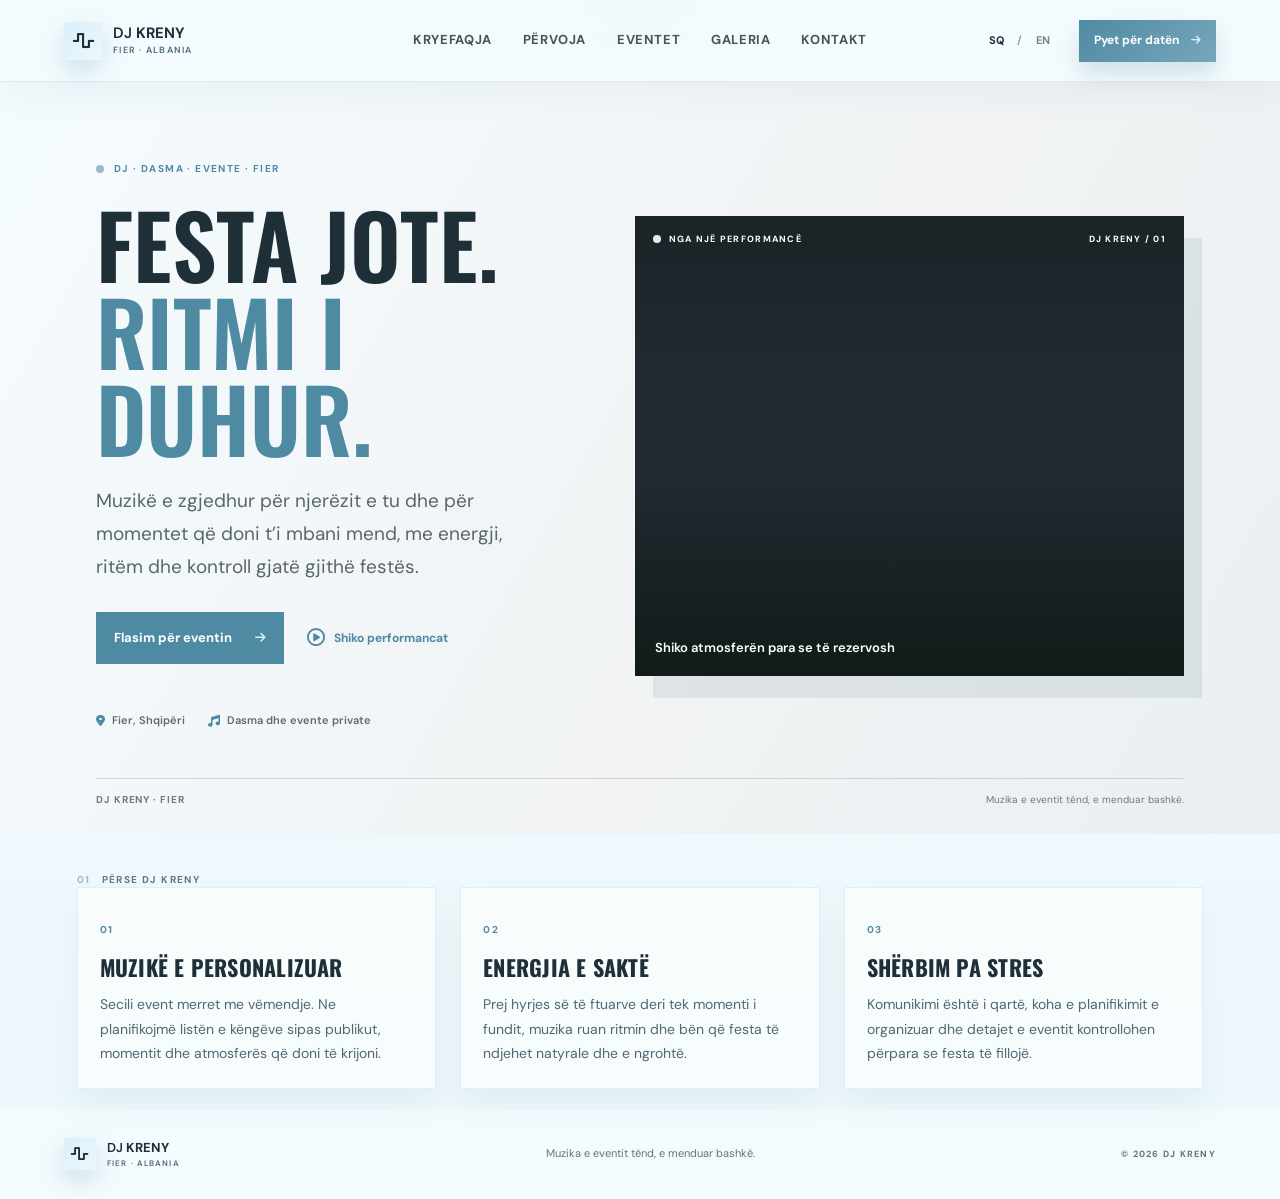
==== commit 8fe45570: "Change video source from webm to mp4 format" ====
--- a/index.html
+++ b/index.html
@@ -58,7 +58,7 @@
       </div>
       <div class="hero-media">
         <video class="hero-video" autoplay muted loop playsinline preload="metadata" aria-label="Klip nga performanca e DJ KRENY">
-          <source src="dj-kreny-videos/dj2.webm" type="video/webm">
+          <source src="dj-kreny-videos/dj2.mp4" type="video/mp4">
         </video>
         <div class="media-topline"><span class="live-mark"><span class="status-dot" aria-hidden="true"></span><span data-key="live_label">NGA NJË PERFORMANCË</span></span><span>DJ KRENY / 01</span></div>
         <a href="gallery.html" class="media-caption"><span data-key="media_caption">Shiko atmosferën para se të rezervosh</span><i class="fa-solid fa-arrow-down-right" aria-hidden="true"></i></a>
@@ -96,4 +96,4 @@
   </footer>
   <script src="script.js?v=site-audit-20261107"></script>
 </body>
-</html>+</html>
--- a/style.css
+++ b/style.css
@@ -1,313 +1,636 @@
-:root {
-  --paper: #f4f5ef;
-  --paper-deep: #e9ede4;
-  --ink: #171d19;
-  --muted: #647068;
-  --green: #214533;
-  --green-dark: #182f24;
-  --lime: #d9f36a;
-  --white: #fff;
-  --line: #d7ddd4;
-  --display: "Oswald", Impact, sans-serif;
-  --body: "DM Sans", sans-serif;
-}
-
-* { box-sizing: border-box; }
-html { scroll-behavior: smooth; scroll-padding-top: 90px; }
-body {
-  margin: 0;
-  background: var(--paper);
-  color: var(--ink);
-  font: 17px/1.6 var(--body);
-  -webkit-font-smoothing: antialiased;
-}
-body, button, input, select, textarea { font-family: var(--body); }
-body.menu-open { overflow: hidden; }
-a { color: inherit; text-decoration: none; }
-button, input, select, textarea { font: inherit; }
-button, a, input, select, textarea { -webkit-tap-highlight-color: transparent; }
-button:focus-visible, a:focus-visible, input:focus-visible, select:focus-visible, textarea:focus-visible { outline: 3px solid #6c8d38; outline-offset: 3px; }
-::selection { color: var(--ink); background: var(--lime); }
-
-.site-header {
-  position: sticky;
-  top: 0;
-  z-index: 20;
-  min-height: 82px;
-  padding: 0 clamp(22px, 5vw, 78px);
-  display: grid;
-  grid-template-columns: 1fr auto 1fr;
-  align-items: center;
-  gap: 32px;
-  background: rgba(244, 245, 239, 0.96);
-  border-bottom: 1px solid rgba(23, 29, 25, 0.09);
-  backdrop-filter: blur(16px);
-}
-.wordmark { display: inline-flex; align-items: center; gap: 11px; width: fit-content; font-size: 15px; font-weight: 600; line-height: 1.05; letter-spacing: 0; }
-.wordmark-icon { width: 38px; height: 38px; display: grid; place-items: center; background: var(--lime); color: var(--ink); font-size: 17px; }
-.wordmark strong { font-weight: 700; }
-.wordmark small { display: block; padding-top: 5px; color: var(--muted); font-size: 9px; line-height: 1; letter-spacing: 0.14em; }
-.main-nav { display: flex; align-items: center; gap: clamp(18px, 2.4vw, 36px); }
-.main-nav a { color: #4a544d; font-size: 13px; font-weight: 600; transition: color 180ms ease; }
-.main-nav a:hover { color: var(--green); }
-.header-actions { display: flex; align-items: center; justify-content: flex-end; gap: 22px; }
-.language-switch { display: flex; align-items: center; gap: 7px; color: #9aa198; font-size: 11px; font-weight: 700; }
-.language-switch button { padding: 7px 2px; border: 0; background: none; color: #7a837c; cursor: pointer; font-size: 11px; font-weight: 700; }
-.language-switch button.is-active { color: var(--ink); }
-.header-booking { min-height: 42px; padding: 0 15px; display: inline-flex; align-items: center; gap: 12px; background: var(--green); color: var(--white); font-size: 12px; font-weight: 700; transition: background 180ms ease, transform 180ms ease; }
-.header-booking:hover { background: var(--green-dark); transform: translateY(-1px); }
-.header-booking i { color: var(--lime); font-size: 11px; }
-.menu-toggle { display: none; }
-
-.hero {
-  position: relative;
-  min-height: 660px;
-  max-width: 1600px;
-  margin: 0 auto;
-  padding: 80px clamp(28px, 7.5vw, 120px) 104px;
-  display: grid;
-  grid-template-columns: minmax(0, 0.9fr) minmax(380px, 1.1fr);
-  align-items: center;
-  gap: clamp(44px, 7vw, 108px);
-  overflow: hidden;
-  background: linear-gradient(120deg, var(--paper) 0%, #eff2e9 59%, #e8eee2 100%);
-}
-.hero-copy { position: relative; z-index: 2; animation: enter 700ms cubic-bezier(.2,.8,.2,1) both; }
-.eyebrow, .section-label, .media-topline, .event-index, .process-number, .form-heading, .footer-copy {
-  font-size: 10px;
-  line-height: 1.4;
-  font-weight: 700;
-  letter-spacing: 0.14em;
-}
-.eyebrow { margin: 0 0 24px; display: flex; align-items: center; gap: 10px; color: var(--green); }
-.status-dot { width: 8px; height: 8px; flex: 0 0 8px; display: inline-block; border-radius: 50%; background: #81a33c; }
-.hero h1, .intro-content h2, .section-heading h2, .booking-copy h2 {
-  margin: 0;
-  font-family: var(--display);
-  font-size: 88px;
-  line-height: 0.99;
-  font-weight: 600;
-  letter-spacing: 0;
-  text-transform: uppercase;
-}
-.hero h1 em, .intro-content h2 em, .section-heading h2 em, .booking-copy h2 em { color: var(--green); font-style: normal; }
-.hero-intro { max-width: 500px; margin: 24px 0 0; color: #5a655d; font-size: 19px; line-height: 1.72; }
-.hero-actions { margin-top: 29px; display: flex; align-items: center; flex-wrap: wrap; gap: 23px; }
-.button { min-height: 52px; padding: 0 18px; display: inline-flex; justify-content: center; align-items: center; gap: 23px; border: 0; cursor: pointer; font-size: 13px; font-weight: 700; transition: background 180ms ease, color 180ms ease, transform 180ms ease; }
-.button:hover { transform: translateY(-2px); }
-.button i { font-size: 12px; }
-.button-dark { background: var(--green); color: var(--white); }
-.button-dark i { color: var(--lime); }
-.button-dark:hover { background: var(--green-dark); }
-.text-link { display: inline-flex; align-items: center; gap: 9px; color: var(--green); font-size: 12px; font-weight: 700; }
-.text-link i { font-size: 18px; }
-.hero-facts { margin-top: 48px; display: flex; flex-wrap: wrap; gap: 12px 23px; color: #5c675f; font-size: 11px; font-weight: 600; }
-.hero-facts > span { display: inline-flex; align-items: center; gap: 7px; }
-.hero-facts i { color: var(--green); font-size: 12px; }
-.hero-media { position: relative; height: 460px; max-height: 58vw; min-height: 340px; overflow: hidden; background: #17241b; box-shadow: 18px 22px 0 rgba(33, 69, 51, 0.1); animation: enter 850ms 100ms cubic-bezier(.2,.8,.2,1) both; }
-.hero-video { width: 100%; height: 100%; display: block; object-fit: cover; object-position: 50% 50%; opacity: 0.93; }
-.hero-media::after { content: ""; position: absolute; inset: 0; pointer-events: none; background: linear-gradient(180deg, rgba(10, 20, 14, 0.27), transparent 34%, transparent 58%, rgba(10, 20, 14, 0.7)); }
-.media-topline { position: absolute; z-index: 1; top: 17px; left: 18px; right: 18px; display: flex; justify-content: space-between; gap: 16px; color: var(--white); font-size: 9px; }
-.live-mark { display: flex; align-items: center; gap: 8px; }
-.media-topline .status-dot { background: var(--lime); }
-.media-caption { position: absolute; z-index: 1; left: 20px; right: 20px; bottom: 17px; display: flex; align-items: center; justify-content: space-between; gap: 15px; color: var(--white); font-size: 13px; font-weight: 600; }
-.media-caption i { color: var(--lime); }
-.hero-bottomline { position: absolute; left: clamp(28px, 7.5vw, 120px); right: clamp(28px, 7.5vw, 120px); bottom: 26px; display: flex; justify-content: space-between; gap: 20px; padding-top: 13px; border-top: 1px solid rgba(23, 29, 25, 0.15); color: #707a72; font-size: 10px; }
-.hero-bottomline span:first-child { font-weight: 700; letter-spacing: 0.09em; }
-
-.section-wrap { max-width: 1320px; margin: 0 auto; padding: 112px clamp(26px, 6vw, 90px); }
-.intro-section { display: grid; grid-template-columns: 145px 1.1fr 0.9fr; gap: 46px; align-items: start; }
-.section-label { display: flex; align-items: center; gap: 11px; padding-top: 9px; color: #6b756d; white-space: nowrap; }
-.section-label span:first-child { color: #8ca247; }
-.intro-content h2 { font-size: 58px; line-height: 1.06; }
-.intro-content h2 em { color: var(--green); }
-.intro-content > p { max-width: 680px; margin: 20px 0 0; color: var(--muted); line-height: 1.8; font-size: 17px; }
-.intro-extra { max-width: 680px; margin-top: 14px; color: #58635c; font-size: 15px; line-height: 1.8; }
-.intro-extra-strong { color: #3c4e42; }
-.process-list { border-top: 1px solid var(--line); }
-.process-item { min-height: 100px; display: grid; grid-template-columns: 33px 1fr 16px; gap: 13px; align-items: start; padding: 17px 0 15px; border-bottom: 1px solid var(--line); }
-.process-number { padding-top: 3px; color: #85944f; font-size: 9px; }
-.process-item h3 { margin: 0; font-size: 14px; line-height: 1.4; font-weight: 700; }
-.process-item p { margin: 6px 0 0; color: var(--muted); font-size: 12px; line-height: 1.6; }
-.process-item > i { padding-top: 4px; color: #85944f; font-size: 11px; }
-
-.events-section { background: var(--green); color: var(--white); }
-.events-section .section-wrap { padding-top: 100px; padding-bottom: 110px; }
-.section-heading { display: grid; grid-template-columns: 145px 1fr; gap: 46px; align-items: start; }
-.events-section .section-label { color: rgba(255,255,255,.62); }
-.events-section .section-label span:first-child { color: var(--lime); }
-.section-heading h2 { font-size: 56px; line-height: 1.04; }
-.events-section .section-heading h2 em { color: var(--lime); }
-.section-heading > div:last-child > p { margin: 17px 0 0; color: rgba(255,255,255,.7); font-size: 15px; }
-.event-grid { margin: 58px 0 0 191px; display: grid; grid-template-columns: repeat(3, minmax(0, 1fr)); gap: 28px; }
-.event-item { position: relative; min-height: 247px; padding: 23px 20px 20px 0; border-top: 1px solid rgba(255,255,255,.3); }
-.event-icon { width: 37px; height: 37px; display: grid; place-items: center; color: var(--lime); background: rgba(255,255,255,.09); font-size: 15px; }
-.event-index { position: absolute; top: 32px; right: 0; color: rgba(255,255,255,.55); font-size: 9px; }
-.event-item h3 { margin: 23px 0 7px; font-family: var(--display); font-size: 26px; line-height: 1.2; font-weight: 500; text-transform: uppercase; }
-.event-item p { max-width: 300px; margin: 0; color: rgba(255,255,255,.69); font-size: 13px; line-height: 1.7; }
-.event-item > a { position: absolute; left: 0; right: 0; bottom: 16px; display: flex; justify-content: space-between; align-items: center; gap: 15px; padding-top: 11px; border-top: 1px solid rgba(255,255,255,.19); color: var(--lime); font-size: 11px; font-weight: 700; }
-.event-item > a i { font-size: 10px; }
-
-.performances-section { padding-top: 110px; padding-bottom: 118px; }
-.performances-section .section-heading h2 em { color: #789145; }
-.performances-section .section-heading > div:last-child > p { max-width: 430px; color: var(--muted); }
-.video-grid { margin: 48px 0 0 191px; display: grid; grid-template-columns: repeat(3, minmax(0, 1fr)); gap: 20px; }
-.video-item { min-width: 0; margin: 0; }
-.video-item video { width: 100%; aspect-ratio: 16 / 10; display: block; background: #1b241e; object-fit: cover; }
-.video-item figcaption { display: flex; justify-content: space-between; gap: 10px; padding: 12px 0; color: #687269; font-size: 10px; font-weight: 700; }
-.video-item figcaption span:first-child { color: var(--green); letter-spacing: 0.09em; }
-
-.booking-section { background: var(--ink); color: var(--white); }
-.booking-wrap { max-width: 1320px; margin: 0 auto; padding: 108px clamp(26px, 6vw, 90px) 114px; display: grid; grid-template-columns: 1fr 0.9fr; gap: clamp(54px, 9vw, 140px); align-items: start; }
-.booking-copy .section-label { color: rgba(255,255,255,.58); }
-.booking-copy .section-label span:first-child { color: var(--lime); }
-.booking-copy h2 { margin-top: 28px; font-size: 62px; line-height: 1.03; }
-.booking-copy h2 em { color: var(--lime); }
-.booking-copy > p { max-width: 470px; margin: 18px 0 0; color: rgba(255,255,255,.65); font-size: 15px; line-height: 1.8; }
-.direct-contact { max-width: 480px; margin-top: 34px; border-top: 1px solid rgba(255,255,255,.18); }
-.direct-contact > a { min-height: 70px; display: grid; grid-template-columns: 37px 1fr 16px; gap: 12px; align-items: center; border-bottom: 1px solid rgba(255,255,255,.18); }
-.contact-icon { width: 34px; height: 34px; display: grid; place-items: center; color: var(--lime); background: rgba(255,255,255,.08); font-size: 13px; }
-.direct-contact > a > span:nth-child(2) { min-width: 0; }
-.direct-contact small { display: block; color: rgba(255,255,255,.52); font-size: 9px; line-height: 1.3; font-weight: 700; letter-spacing: .12em; }
-.direct-contact strong { display: block; margin-top: 4px; color: var(--white); font-size: 13px; font-weight: 600; overflow-wrap: anywhere; }
-.direct-contact > a > i { color: var(--lime); font-size: 10px; }
-.social-links { margin-top: 24px; display: flex; align-items: center; flex-wrap: wrap; gap: 10px 20px; color: rgba(255,255,255,.58); font-size: 10px; }
-.social-links > span { margin-right: 4px; }
-.social-links a { color: var(--white); font-size: 11px; font-weight: 600; }
-.social-links a i { margin-right: 5px; color: var(--lime); }
-.booking-form { padding: 31px; background: var(--paper); color: var(--ink); }
-.form-heading { display: flex; justify-content: space-between; gap: 12px; margin-bottom: 27px; padding-bottom: 14px; border-bottom: 1px solid var(--line); color: var(--green); font-size: 9px; }
-.form-heading span:last-child { color: #919b92; }
-.booking-form label { display: block; margin: 16px 0 7px; color: #59645d; font-size: 11px; font-weight: 700; }
-.booking-form input, .booking-form select, .booking-form textarea { width: 100%; min-width: 0; padding: 10px 0; border: 0; border-bottom: 1px solid #cbd2c8; border-radius: 0; background: transparent; color: var(--ink); font-size: 13px; }
-.booking-form input::placeholder, .booking-form textarea::placeholder { color: #a0a9a0; }
-.booking-form input:focus, .booking-form select:focus, .booking-form textarea:focus { border-color: var(--green); outline: none; }
-.booking-form select { cursor: pointer; }
-.booking-form option { background: var(--white); }
-.booking-form textarea { min-height: 76px; resize: vertical; }
-.form-row { display: grid; grid-template-columns: 1fr 1fr; gap: 20px; }
-.form-row > div { min-width: 0; }
-.button-lime { width: 100%; margin-top: 22px; justify-content: space-between; background: var(--lime); color: var(--ink); }
-.button-lime:hover { background: #c9e64c; }
-.form-note { margin: 14px 0 0; color: #6e786f; font-size: 10px; line-height: 1.6; }
-.form-status { min-height: 20px; margin: 7px 0 0; color: var(--green); font-size: 12px; font-weight: 600; }
-.form-status.is-error { color: #a23c2e; }
-
-.site-footer { min-height: 90px; padding: 22px clamp(22px, 5vw, 78px); display: flex; justify-content: space-between; align-items: center; gap: 24px; background: var(--paper); }
-.footer-mark .wordmark-icon { width: 32px; height: 32px; font-size: 14px; }
-.footer-mark > span:last-child { font-size: 13px; }
-.footer-mark small { font-size: 8px; }
-.site-footer > p { margin: 0; color: #69736b; font-size: 11px; }
-.footer-copy { color: #69736b; font-size: 9px; white-space: nowrap; }
-
-@keyframes enter { from { opacity: 0; transform: translateY(14px); } to { opacity: 1; transform: translateY(0); } }
-
-@media (max-width: 1120px) {
-  .site-header { grid-template-columns: 1fr auto auto; gap: 22px; }
-  .main-nav { gap: 17px; }
-  .hero { grid-template-columns: minmax(0, .9fr) minmax(330px, 1.1fr); gap: 45px; }
-  .hero h1 { font-size: 64px; }
-  .intro-section { grid-template-columns: 115px 1fr 1fr; gap: 27px; }
-  .section-heading { grid-template-columns: 115px 1fr; gap: 27px; }
-  .event-grid, .video-grid { margin-left: 142px; }
-}
-
-@media (max-width: 860px) {
-  .site-header { min-height: 72px; grid-template-columns: 1fr auto auto; gap: 15px; padding: 0 22px; }
-  .menu-toggle { width: 38px; height: 38px; grid-column: 2; grid-row: 1; display: grid; place-items: center; border: 1px solid var(--line); background: transparent; color: var(--ink); font-size: 15px; }
-  .main-nav { position: absolute; top: 71px; left: 0; right: 0; z-index: 3; display: none; padding: 12px 22px 20px; background: var(--paper); border-bottom: 1px solid var(--line); }
-  .main-nav.is-open { display: grid; gap: 0; }
-  .main-nav a { padding: 13px 0; border-bottom: 1px solid var(--line); }
-  .header-actions { grid-column: 3; grid-row: 1; gap: 12px; }
-  .header-booking { min-height: 38px; gap: 8px; padding: 0 10px; font-size: 11px; }
-  .language-switch { gap: 4px; }
-  .hero { min-height: auto; padding: 68px 28px 80px; grid-template-columns: minmax(0, .9fr) minmax(270px, 1.1fr); gap: 32px; }
-  .hero h1 { font-size: 55px; }
-  .hero-media { min-height: 340px; height: 390px; }
-  .hero-bottomline { left: 28px; right: 28px; }
-  .section-wrap { padding: 86px 28px; }
-  .intro-section { grid-template-columns: 100px 1fr; gap: 25px; }
-  .intro-content h2 { font-size: 42px; }
-  .process-list { grid-column: 2; margin-top: 8px; }
-  .section-heading { grid-template-columns: 100px 1fr; gap: 25px; }
-  .section-heading h2 { font-size: 44px; }
-  .events-section .section-wrap { padding-top: 84px; padding-bottom: 90px; }
-  .event-grid, .video-grid { margin-left: 125px; gap: 17px; }
-  .event-item { min-height: 260px; }
-  .event-item h3 { font-size: 23px; }
-  .booking-wrap { padding: 86px 28px; grid-template-columns: 1fr 1fr; gap: 35px; }
-  .booking-copy h2 { font-size: 48px; }
-  .booking-form { padding: 25px; }
-}
-
-@media (max-width: 640px) {
-  html { scroll-padding-top: 72px; }
-  .site-header { min-height: 68px; grid-template-columns: 1fr 38px auto; gap: 10px; padding: 0 16px; }
-  .wordmark { gap: 8px; font-size: 13px; }
-  .wordmark-icon { width: 34px; height: 34px; }
-  .wordmark small { font-size: 8px; }
-  .menu-toggle { width: 34px; height: 34px; }
-  .header-actions { gap: 8px; }
-  .header-booking { min-height: 35px; padding: 0 8px; font-size: 10px; }
-  .header-booking i { display: none; }
-  .language-switch { gap: 3px; font-size: 9px; }
-  .language-switch button { font-size: 9px; }
-  .main-nav { top: 67px; padding-right: 16px; padding-left: 16px; }
-  .hero { display: flex; flex-direction: column; align-items: stretch; gap: 30px; padding: 52px 20px 75px; }
-  .hero h1 { font-size: 54px; }
-  .eyebrow { margin-bottom: 17px; font-size: 9px; }
-  .hero-intro { margin-top: 17px; font-size: 14px; }
-  .hero-actions { margin-top: 21px; gap: 16px; }
-  .button { min-height: 48px; padding: 0 14px; gap: 14px; font-size: 12px; }
-  .text-link { font-size: 11px; }
-  .hero-facts { margin-top: 25px; gap: 9px 16px; font-size: 10px; }
-  .hero-media { width: 100%; height: auto; max-height: none; min-height: 0; aspect-ratio: 4 / 3; box-shadow: 9px 11px 0 rgba(33, 69, 51, 0.1); }
-  .media-topline { top: 12px; left: 12px; right: 12px; font-size: 8px; }
-  .media-caption { left: 12px; right: 12px; bottom: 12px; font-size: 11px; }
-  .hero-bottomline { left: 20px; right: 20px; bottom: 20px; font-size: 8px; }
-  .hero-bottomline span:last-child { text-align: right; }
-  .section-wrap { padding: 70px 20px; }
-  .intro-section { grid-template-columns: 1fr; gap: 18px; }
-  .section-label { padding-top: 0; font-size: 9px; }
-  .intro-content h2 { font-size: 37px; }
-  .intro-content > p { margin-top: 13px; font-size: 14px; }
-  .process-list { grid-column: auto; margin-top: 8px; }
-  .process-item { min-height: 92px; }
-  .events-section .section-wrap { padding-top: 68px; padding-bottom: 72px; }
-  .section-heading { grid-template-columns: 1fr; gap: 19px; }
-  .section-heading h2 { font-size: 38px; }
-  .section-heading > div:last-child > p { margin-top: 12px; font-size: 13px; }
-  .event-grid { margin: 37px 0 0; grid-template-columns: 1fr; gap: 7px; }
-  .event-item { min-height: 218px; padding: 18px 0; }
-  .event-item h3 { margin-top: 15px; font-size: 24px; }
-  .event-item p { max-width: 370px; }
-  .event-item > a { bottom: 11px; }
-  .performances-section { padding-top: 70px; padding-bottom: 76px; }
-  .video-grid { margin: 32px 0 0; grid-template-columns: 1fr; gap: 14px; }
-  .video-item video { aspect-ratio: 16 / 9; }
-  .video-item figcaption { padding: 9px 0; }
-  .booking-wrap { padding: 72px 20px; grid-template-columns: 1fr; gap: 40px; }
-  .booking-copy h2 { margin-top: 20px; font-size: 46px; }
-  .booking-copy > p { font-size: 13px; }
-  .direct-contact { margin-top: 25px; }
-  .booking-form { padding: 22px 18px; }
-  .form-row { gap: 13px; }
-  .booking-form label { font-size: 10px; }
-  .booking-form input, .booking-form select, .booking-form textarea { font-size: 12px; }
-  .site-footer { padding: 20px; flex-wrap: wrap; gap: 14px 20px; }
-  .site-footer > p { order: 3; width: 100%; }
-  .footer-copy { margin-left: auto; font-size: 8px; }
-}
-
-@media (max-width: 380px) {
-  .site-header { grid-template-columns: 1fr 34px auto; gap: 7px; padding: 0 12px; }
-  .header-booking { padding: 0 6px; font-size: 9px; }
-  .language-switch { gap: 2px; }
-  .hero h1 { font-size: 47px; }
-  .hero-actions { align-items: flex-start; flex-direction: column; }
-  .form-row { grid-template-columns: 1fr; gap: 0; }
-}
-
-@media (prefers-reduced-motion: reduce) {
-  *, *::before, *::after { scroll-behavior: auto !important; animation-duration: 0.01ms !important; animation-iteration-count: 1 !important; transition-duration: 0.01ms !important; }
-}
+:root {
+  --paper: #f4fbfe;
+  --paper-deep: #e8f5fa;
+  --ink: #1f2f38;
+  --muted: #4f6873;
+  --green: #4f8aa3;
+  --green-dark: #2f6783;
+  --lime: #d9f0fa;
+  --gold: #9bb8c9;
+  --gold-soft: #edf7fb;
+  --white: #ffffff;
+  --panel: #f7fcff;
+  --line: #cfe5ee;
+  --display: "Oswald", Impact, sans-serif;
+  --body: "DM Sans", sans-serif;
+}
+
+* { box-sizing: border-box; }
+html { scroll-behavior: smooth; scroll-padding-top: 90px; }
+body {
+  margin: 0;
+  background: radial-gradient(circle at top, rgba(112,183,219,0.14), transparent 25%), linear-gradient(180deg, #f4fbfe 0%, #edf7fb 100%);
+  color: var(--ink);
+  font: 17px/1.6 var(--body);
+  -webkit-font-smoothing: antialiased;
+}
+body, button, input, select, textarea { font-family: var(--body); }
+body.menu-open { overflow: hidden; }
+a { color: inherit; text-decoration: none; }
+button, input, select, textarea { font: inherit; }
+button, a, input, select, textarea { -webkit-tap-highlight-color: transparent; }
+button:focus-visible, a:focus-visible, input:focus-visible, select:focus-visible, textarea:focus-visible { outline: 3px solid #718a96; outline-offset: 3px; }
+::selection { color: var(--ink); background: var(--lime); }
+
+.site-header {
+  position: sticky;
+  top: 0;
+  z-index: 20;
+  min-height: 82px;
+  padding: 0 clamp(22px, 5vw, 78px);
+  display: grid;
+  grid-template-columns: 1fr auto 1fr;
+  align-items: center;
+  gap: 32px;
+  background: rgba(244, 251, 254, 0.92);
+  border-bottom: 1px solid rgba(31, 47, 56, 0.08);
+  backdrop-filter: blur(18px);
+  box-shadow: 0 12px 35px rgba(71, 115, 136, 0.06);
+}
+.wordmark { display: inline-flex; align-items: center; gap: 11px; width: fit-content; font-size: 15px; font-weight: 600; line-height: 1.05; letter-spacing: 0; }
+.wordmark-icon { width: 38px; height: 38px; display: grid; place-items: center; background: linear-gradient(135deg, var(--lime), var(--gold-soft)); color: var(--ink); font-size: 17px; box-shadow: 0 10px 24px rgba(123, 176, 204, 0.35); }
+.wordmark strong { font-weight: 700; }
+.wordmark small { display: block; padding-top: 5px; color: var(--muted); font-size: 9px; line-height: 1; letter-spacing: 0.14em; }
+.main-nav { display: flex; align-items: center; justify-content: center; gap: clamp(18px, 2.4vw, 36px); }
+.main-nav a {
+  position: relative;
+  color: #4a544d;
+  font-size: 13px;
+  font-weight: 700;
+  letter-spacing: 0.05em;
+  text-transform: uppercase;
+  transition: color 180ms ease, transform 180ms ease;
+}
+.main-nav a::after {
+  content: "";
+  position: absolute;
+  left: 0;
+  bottom: -8px;
+  width: 100%;
+  height: 2px;
+  background: linear-gradient(90deg, var(--gold), var(--lime));
+  transform: scaleX(0);
+  transform-origin: left;
+  transition: transform 180ms ease;
+}
+.main-nav a:hover,
+.main-nav a.is-current { color: var(--green); }
+.main-nav a:hover::after,
+.main-nav a.is-current::after { transform: scaleX(1); }
+.header-actions { display: flex; align-items: center; justify-content: flex-end; gap: 22px; }
+.language-switch { display: flex; align-items: center; gap: 7px; color: #9aa198; font-size: 11px; font-weight: 700; }
+.language-switch button { min-width: 28px; min-height: 34px; padding: 7px 2px; border: 0; background: none; color: #7a837c; cursor: pointer; touch-action: manipulation; font-size: 11px; font-weight: 700; }
+.language-switch button.is-active { color: var(--ink); }
+.header-booking { min-height: 42px; padding: 0 15px; display: inline-flex; align-items: center; gap: 12px; background: linear-gradient(135deg, var(--green), #77a7bb); color: var(--white); font-size: 12px; font-weight: 700; box-shadow: 0 12px 22px rgba(79,138,163,0.22); transition: transform 180ms ease, box-shadow 180ms ease; }
+.header-booking:hover { transform: translateY(-1px); box-shadow: 0 14px 24px rgba(64,87,98,0.2); }
+.header-booking i { color: var(--lime); font-size: 11px; }
+.menu-toggle { display: none; cursor: pointer; touch-action: manipulation; }
+
+.hero {
+  position: relative;
+  min-height: 660px;
+  max-width: 1600px;
+  margin: 0 auto;
+  padding: 80px clamp(28px, 7.5vw, 120px) 104px;
+  display: grid;
+  grid-template-columns: minmax(0, 0.9fr) minmax(380px, 1.1fr);
+  align-items: center;
+  gap: clamp(44px, 7vw, 108px);
+  overflow: hidden;
+  background: linear-gradient(120deg, var(--paper) 0%, #f1f3f4 59%, #e9eff1 100%);
+}
+.hero-copy { position: relative; z-index: 2; animation: enter 700ms cubic-bezier(.2,.8,.2,1) both; }
+.eyebrow, .section-label, .media-topline, .event-index, .process-number, .form-heading, .footer-copy {
+  font-size: 10px;
+  line-height: 1.4;
+  font-weight: 700;
+  letter-spacing: 0.14em;
+}
+.eyebrow { margin: 0 0 24px; display: flex; align-items: center; gap: 10px; color: var(--green); }
+.status-dot { width: 8px; height: 8px; flex: 0 0 8px; display: inline-block; border-radius: 50%; background: var(--gold); }
+.hero h1, .intro-content h2, .section-heading h2, .booking-copy h2 {
+  margin: 0;
+  font-family: var(--display);
+  font-size: 88px;
+  line-height: 0.99;
+  font-weight: 600;
+  letter-spacing: 0;
+  text-transform: uppercase;
+}
+.hero h1 em, .intro-content h2 em, .section-heading h2 em, .booking-copy h2 em { color: var(--green); font-style: normal; }
+.hero-intro { max-width: 500px; margin: 24px 0 0; color: #59676d; font-size: 19px; line-height: 1.72; }
+.hero-actions { margin-top: 29px; display: flex; align-items: center; flex-wrap: wrap; gap: 23px; }
+.button { min-height: 52px; padding: 0 18px; display: inline-flex; justify-content: center; align-items: center; gap: 23px; border: 0; cursor: pointer; font-size: 13px; font-weight: 700; transition: background 180ms ease, color 180ms ease, transform 180ms ease; }
+.button:hover { transform: translateY(-2px); }
+.button i { font-size: 12px; }
+.button-dark { background: var(--green); color: var(--white); }
+.button-dark i { color: var(--lime); }
+.button-dark:hover { background: var(--green-dark); }
+.text-link { display: inline-flex; align-items: center; gap: 9px; color: var(--green); font-size: 12px; font-weight: 700; }
+.text-link i { font-size: 18px; }
+.hero-facts { margin-top: 48px; display: flex; flex-wrap: wrap; gap: 12px 23px; color: #5b6b72; font-size: 11px; font-weight: 600; }
+.hero-facts > span { display: inline-flex; align-items: center; gap: 7px; }
+.hero-facts i { color: var(--green); font-size: 12px; }
+.hero-media { position: relative; height: 460px; max-height: 58vw; min-height: 340px; overflow: hidden; background: #202a30; box-shadow: 18px 22px 0 rgba(64, 87, 98, 0.1); animation: enter 850ms 100ms cubic-bezier(.2,.8,.2,1) both; }
+.hero-video { width: 100%; height: 100%; display: block; object-fit: cover; object-position: 50% 50%; opacity: 0.93; }
+.hero-media::after { content: ""; position: absolute; inset: 0; pointer-events: none; background: linear-gradient(180deg, rgba(10, 20, 14, 0.27), transparent 34%, transparent 58%, rgba(10, 20, 14, 0.7)); }
+.media-topline { position: absolute; z-index: 1; top: 17px; left: 18px; right: 18px; display: flex; justify-content: space-between; gap: 16px; color: var(--white); font-size: 9px; }
+.live-mark { display: flex; align-items: center; gap: 8px; }
+.media-topline .status-dot { background: var(--lime); }
+.media-caption { position: absolute; z-index: 1; left: 20px; right: 20px; bottom: 17px; display: flex; align-items: center; justify-content: space-between; gap: 15px; color: var(--white); font-size: 13px; font-weight: 600; }
+.media-caption i { color: var(--lime); }
+.hero-bottomline { position: absolute; left: clamp(28px, 7.5vw, 120px); right: clamp(28px, 7.5vw, 120px); bottom: 26px; display: flex; justify-content: space-between; gap: 20px; padding-top: 13px; border-top: 1px solid rgba(34, 43, 48, 0.15); color: #6d7a80; font-size: 10px; }
+.hero-bottomline span:first-child { font-weight: 700; letter-spacing: 0.09em; }
+
+.section-wrap { max-width: 1320px; margin: 0 auto; padding: 112px clamp(26px, 6vw, 90px); }
+.intro-section { display: grid; grid-template-columns: 145px 1.1fr 0.9fr; gap: 46px; align-items: start; }
+.section-label { display: flex; align-items: center; gap: 11px; padding-top: 9px; color: #68777d; white-space: nowrap; }
+.section-label span:first-child { color: var(--gold); }
+
+.home-info { padding-top: 30px; padding-bottom: 20px; }
+.home-info-grid,
+.details-grid,
+.event-details-grid { display: grid; grid-template-columns: repeat(3, minmax(0, 1fr)); gap: 24px; }
+.info-card,
+.detail-card,
+.event-detail-card {
+  padding: 26px 22px 22px;
+  background: rgba(255,255,255,0.56);
+  border: 1px solid rgba(79,138,163,0.12);
+  box-shadow: 0 18px 32px rgba(47,103,131,0.06);
+}
+.info-number { display: inline-block; margin-bottom: 16px; color: var(--green); font-size: 10px; font-weight: 700; letter-spacing: 0.14em; }
+.info-card h3,
+.detail-card h3,
+.event-detail-card h3 {
+  margin: 0 0 12px;
+  font-size: 22px;
+  line-height: 1.2;
+  font-family: var(--display);
+  text-transform: uppercase;
+  letter-spacing: 0.01em;
+}
+.info-card p,
+.detail-card p,
+.event-detail-card p {
+  margin: 0;
+  color: var(--muted);
+  font-size: 14px;
+  line-height: 1.75;
+}
+.detail-tag {
+  display: inline-block;
+  margin-bottom: 16px;
+  color: var(--green-dark);
+  font-size: 9px;
+  font-weight: 700;
+  letter-spacing: 0.14em;
+}
+.experience-details { padding-top: 0; }
+.event-details { padding-top: 0; padding-bottom: 70px; }
+.intro-content h2 { font-size: 58px; line-height: 1.06; }
+.intro-content h2 em { color: var(--green); }
+.experience-page .intro-content h1 { margin: 0; font-family: var(--display); font-size: 58px; line-height: 1.06; font-weight: 600; text-transform: uppercase; }
+.experience-page .intro-content h1 em { color: var(--green); font-style: normal; }
+.intro-content > p { max-width: 680px; margin: 20px 0 0; color: var(--muted); line-height: 1.8; font-size: 17px; }
+.intro-extra { max-width: 680px; margin-top: 14px; color: #586a72; font-size: 15px; line-height: 1.8; }
+.intro-extra-strong { color: #3f535d; }
+.process-list { border-top: 1px solid var(--line); }
+.process-item { min-height: 100px; display: grid; grid-template-columns: 33px 1fr 16px; gap: 13px; align-items: start; padding: 17px 0 15px; border-bottom: 1px solid var(--line); }
+.process-number { padding-top: 3px; color: #4f8aa3; font-size: 9px; }
+.process-item h3 { margin: 0; font-size: 14px; line-height: 1.4; font-weight: 700; }
+.process-item p { margin: 6px 0 0; color: var(--muted); font-size: 12px; line-height: 1.6; }
+.process-item > i { padding-top: 4px; color: #4f8aa3; font-size: 11px; }
+
+.events-section { background: #e7f3f8; color: var(--ink); }
+.events-section .section-wrap { padding-top: 100px; padding-bottom: 110px; }
+.section-heading { display: grid; grid-template-columns: 145px 1fr; gap: 46px; align-items: start; }
+.events-section .section-label { color: #65747a; }
+.events-section .section-label span:first-child { color: #4f8aa3; }
+.section-heading h2 { font-size: 56px; line-height: 1.04; }
+.events-page .section-heading h1 { margin: 0; font-family: var(--display); font-size: 56px; line-height: 1.04; font-weight: 600; text-transform: uppercase; }
+.events-page .section-heading h1 em { color: #438eaa; font-style: normal; }
+.events-section .section-heading h2 em { color: #438eaa; }
+.section-heading > div:last-child > p { margin: 17px 0 0; color: #596970; font-size: 15px; }
+.event-grid { margin: 58px 0 0 191px; display: grid; grid-template-columns: repeat(3, minmax(0, 1fr)); gap: 28px; }
+.event-item { position: relative; min-height: 247px; padding: 23px 20px 20px 0; border-top: 1px solid rgba(34,43,48,.17); cursor: pointer; }
+.event-icon { width: 37px; height: 37px; display: grid; place-items: center; color: #397c96; background: rgba(74,151,181,.12); font-size: 15px; }
+.event-index { position: absolute; top: 32px; right: 0; color: #6a777c; font-size: 9px; }
+.event-item h3 { margin: 23px 0 7px; font-family: var(--display); font-size: 26px; line-height: 1.2; font-weight: 500; text-transform: uppercase; }
+.event-item p { max-width: 300px; margin: 0; color: #56666c; font-size: 13px; line-height: 1.7; }
+.event-action { position: absolute; left: 0; right: 0; bottom: 16px; display: flex; justify-content: space-between; align-items: center; gap: 15px; padding-top: 11px; border-top: 1px solid rgba(34,43,48,.14); color: #386f86; font-size: 11px; font-weight: 700; }
+.event-action i { font-size: 10px; }
+
+.performances-section { padding-top: 110px; padding-bottom: 118px; }
+.performances-section .section-heading h2 em { color: #667b86; }
+.performances-section .section-heading > div:last-child > p { max-width: 430px; color: var(--muted); }
+.gallery-heading { align-items: end; }
+.gallery-callout { margin-top: 20px; display: flex; flex-wrap: wrap; align-items: center; gap: 16px; max-width: 620px; color: #4f626b; font-size: 13px; font-weight: 600; }
+.gallery-cta { display: inline-flex; align-items: center; justify-content: center; gap: 10px; min-height: 44px; padding: 0 18px; background: linear-gradient(135deg, var(--green), #77a7bb); color: var(--white); font-size: 12px; font-weight: 700; letter-spacing: 0.04em; box-shadow: 0 12px 24px rgba(64, 87, 98, 0.16); transition: transform 180ms ease, box-shadow 180ms ease, filter 180ms ease; }
+.gallery-cta.secondary { background: rgba(255,255,255,0.3); border: 1px solid rgba(64, 87, 98, 0.18); color: var(--green-dark); box-shadow: none; }
+.gallery-cta:hover { transform: translateY(-2px); box-shadow: 0 16px 26px rgba(64, 87, 98, 0.2); filter: brightness(1.04); }
+.gallery-cta.secondary:hover { background: rgba(255,255,255,0.5); }
+.gallery-cta i { color: var(--lime); }
+.gallery-toolbar { margin: 30px 0 0 191px; display: flex; flex-wrap: wrap; gap: 9px; }
+.gallery-filter { min-height: 37px; padding: 0 15px; border: 1px solid rgba(64, 87, 98, 0.18); background: rgba(255, 255, 255, 0.48); color: #58676d; cursor: pointer; font-size: 10px; font-weight: 700; letter-spacing: 0.09em; text-transform: uppercase; transition: color 220ms ease, background 220ms ease, border-color 220ms ease, transform 220ms ease, box-shadow 220ms ease; }
+.gallery-filter:hover { border-color: var(--gold); color: var(--green-dark); transform: translateY(-2px); }
+.gallery-filter.is-active { border-color: var(--green); background: var(--green); color: var(--white); box-shadow: 0 7px 18px rgba(64, 87, 98, 0.14); }
+.video-grid { margin: 26px 0 0 191px; display: grid; grid-template-columns: repeat(3, minmax(0, 1fr)); gap: 20px; }
+.video-item { position: relative; min-width: 0; margin: 0; overflow: hidden; background: #202a30; box-shadow: 0 10px 24px rgba(34, 43, 48, 0.08); animation: gallery-rise 680ms cubic-bezier(.2,.8,.2,1) both; transition: transform 320ms cubic-bezier(.2,.8,.2,1), box-shadow 320ms ease; }
+.video-item:nth-child(3n + 2) { animation-delay: 70ms; }
+.video-item:nth-child(3n) { animation-delay: 140ms; }
+.video-item:hover,
+.video-item:focus-within { z-index: 1; transform: translateY(-6px); box-shadow: 0 20px 36px rgba(34, 43, 48, 0.18); }
+.video-item.featured { grid-column: span 2; }
+.video-item.is-hidden { display: none; }
+.video-item video { width: 100%; aspect-ratio: 16 / 10; display: block; background: #202a30; object-fit: cover; transition: transform 650ms cubic-bezier(.2,.8,.2,1), filter 450ms ease; }
+.video-item:hover video,
+.video-item:focus-within video { transform: scale(1.045); filter: saturate(1.08) brightness(1.04); }
+.video-item figcaption { position: relative; z-index: 1; display: flex; justify-content: space-between; gap: 10px; padding: 12px 14px; background: linear-gradient(110deg, #f4fbfe, #e7f3f8); color: #536b75; font-size: 10px; font-weight: 700; transition: color 250ms ease, padding 250ms ease; }
+.video-item:hover figcaption,
+.video-item:focus-within figcaption { padding-left: 18px; color: var(--ink); }
+.video-item figcaption span:first-child { color: #397c96; letter-spacing: 0.09em; }
+.button i,
+.header-booking i,
+.event-action i { transition: transform 220ms ease; }
+.button:hover i,
+.header-booking:hover i,
+.event-item:hover .event-action i { transform: translateX(4px); }
+.event-item { transition: border-color 250ms ease, transform 250ms ease; }
+.event-item:hover { transform: translateY(-4px); border-color: var(--lime); }
+.event-item:focus-visible { outline: 3px solid #718a96; outline-offset: 6px; }
+.event-icon { transition: color 250ms ease, background 250ms ease, transform 250ms ease; }
+.event-item:hover .event-icon { color: var(--green-dark); background: var(--gold-soft); transform: rotate(-5deg); }
+
+.event-dialog { position: fixed; inset: 0 0 0 auto; width: min(520px, 100%); max-width: none; height: 100dvh; max-height: none; margin: 0; padding: 0; overflow: hidden; border: 0; background: transparent; color: var(--ink); }
+.event-dialog::backdrop { background: rgba(25, 34, 39, 0.48); backdrop-filter: blur(4px); }
+.event-dialog[open] { animation: event-slide-in 360ms cubic-bezier(.2,.8,.2,1) both; }
+.event-dialog-panel { position: relative; height: 100%; overflow-y: auto; padding: 88px 42px 36px; background: linear-gradient(155deg, #fff 0%, #edf2f4 100%); box-shadow: -20px 0 60px rgba(24, 35, 41, 0.2); }
+.event-dialog-close { position: absolute; top: 24px; right: 24px; width: 44px; height: 44px; display: grid; place-items: center; border: 1px solid var(--line); background: rgba(255,255,255,.72); color: var(--ink); cursor: pointer; font-size: 25px; line-height: 1; transition: background 180ms ease, transform 180ms ease; }
+.event-dialog-close:hover { background: var(--gold-soft); transform: rotate(90deg); }
+.event-dialog-kicker { margin: 0 0 15px; color: #397c96; font-size: 10px; font-weight: 700; letter-spacing: .16em; }
+.event-dialog h2 { margin: 0; font-family: var(--display); font-size: clamp(40px, 6vw, 64px); line-height: 1; font-weight: 600; text-transform: uppercase; }
+.event-dialog-description { margin: 24px 0 0; color: #58676d; font-size: 16px; line-height: 1.8; }
+.event-dialog-points { margin: 32px 0 38px; padding: 0; list-style: none; border-top: 1px solid var(--line); }
+.event-dialog-points li { position: relative; padding: 17px 0 17px 25px; border-bottom: 1px solid var(--line); color: #3f535d; font-size: 14px; line-height: 1.65; }
+.event-dialog-points li::before { content: ""; position: absolute; top: 25px; left: 2px; width: 7px; height: 7px; background: var(--gold); transform: rotate(45deg); }
+.event-dialog-book { min-height: 54px; padding: 0 18px; display: flex; align-items: center; justify-content: space-between; gap: 18px; background: var(--green); color: var(--white); font-size: 13px; font-weight: 700; transition: background 180ms ease, transform 180ms ease; }
+.event-dialog-book:hover { background: var(--green-dark); transform: translateY(-2px); }
+.event-dialog-book i { color: var(--lime); transition: transform 180ms ease; }
+.event-dialog-book:hover i { transform: translateX(4px); }
+
+@keyframes gallery-rise {
+  from { opacity: 0; transform: translateY(18px); }
+  to { opacity: 1; transform: translateY(0); }
+}
+
+@keyframes event-slide-in {
+  from { opacity: 0; transform: translateX(42px); }
+  to { opacity: 1; transform: translateX(0); }
+}
+
+@keyframes event-slide-up {
+  from { opacity: 0; transform: translateY(36px); }
+  to { opacity: 1; transform: translateY(0); }
+}
+
+.gallery-page .site-header,
+.contact-page .site-header { background: rgba(244, 251, 254, 0.94); }
+
+.contact-page {
+  background: radial-gradient(circle at 82% 4%, rgba(162, 216, 236, 0.22), transparent 30%), linear-gradient(180deg, #f4fbfe 0%, #e8f5fa 100%);
+  color: var(--ink);
+}
+
+.contact-page .booking-copy {
+  color: var(--ink);
+}
+
+.contact-page .booking-copy .section-label {
+  color: #66757a;
+}
+
+.contact-page .booking-copy .section-label span:first-child {
+  color: var(--gold);
+}
+
+.contact-page .booking-copy .section-label span:last-child {
+  color: #52717d;
+}
+
+.contact-page .booking-copy h2,
+.contact-page .booking-copy > p,
+.contact-page .direct-contact > a,
+.contact-page .contact-icon,
+.contact-page .direct-contact > a > i {
+  color: inherit;
+}
+
+.contact-page .booking-copy h2 em {
+  color: #438eaa;
+}
+
+.contact-page .booking-copy > p {
+  color: #526a73;
+}
+
+.contact-page .direct-contact {
+  border-top: 1px solid rgba(34, 43, 48, 0.14);
+}
+
+.contact-page .direct-contact > a {
+  border-bottom: 1px solid rgba(34, 43, 48, 0.14);
+  color: var(--ink);
+}
+
+.contact-page .direct-contact small {
+  color: #52717d;
+}
+
+.contact-page .direct-contact strong {
+  color: var(--ink);
+}
+
+.contact-page .contact-icon {
+  background: rgba(74, 151, 181, 0.12);
+  color: #397c96;
+}
+
+.contact-page .direct-contact > a > i {
+  color: #397c96;
+}
+
+.contact-page .booking-form {
+  background: #f8fcfe;
+}
+
+.contact-page .booking-form label {
+  color: #4d626b;
+}
+
+.contact-page .booking-form input,
+.contact-page .booking-form select,
+.contact-page .booking-form textarea {
+  border-bottom-color: #bfd5de;
+}
+
+.contact-page .booking-form input::placeholder,
+.contact-page .booking-form textarea::placeholder {
+  color: #788d95;
+}
+
+.contact-page .form-note {
+  color: #596f77;
+}
+
+.page-shell { max-width: 1380px; margin: 0 auto; padding: 0 clamp(20px, 4vw, 42px); }
+.gallery-main { padding-top: 50px; padding-bottom: 80px; }
+.gallery-hero { padding: 20px 0 22px; }
+.gallery-hero-grid { display: grid; grid-template-columns: 1.15fr 0.85fr; gap: 28px; align-items: end; }
+.gallery-hero h1 { margin: 18px 0 0; font-family: var(--display); font-size: clamp(48px, 7vw, 92px); line-height: 0.96; font-weight: 500; text-transform: uppercase; }
+.gallery-hero h1 em { color: #438eaa; font-style: normal; }
+.gallery-hero-copy { display: flex; flex-direction: column; justify-content: flex-end; }
+.gallery-hero-copy p { margin: 0; color: var(--muted); line-height: 1.8; font-size: 16px; }
+.gallery-cta-row { margin-top: 20px; display: flex; flex-wrap: wrap; gap: 14px; }
+.gallery-toolbar { display: flex; flex-wrap: wrap; gap: 10px; margin: 10px 0 34px; }
+.gallery-filter {
+  display: inline-flex;
+  align-items: center;
+  justify-content: center;
+  min-height: 40px;
+  padding: 0 18px;
+  border: 1px solid rgba(23, 29, 25, 0.14);
+  background: rgba(255,255,255,0.54);
+  color: #465349;
+  cursor: pointer;
+  font-size: 11px;
+  font-weight: 700;
+  letter-spacing: 0.09em;
+  text-transform: uppercase;
+  transition: all 180ms ease;
+}
+.gallery-filter.is-active {
+  background: linear-gradient(135deg, var(--green), #77a7bb);
+  border-color: var(--green);
+  color: var(--white);
+  box-shadow: 0 12px 24px rgba(64, 87, 98, 0.16);
+}
+.gallery-grid { display: grid; grid-template-columns: repeat(3, minmax(0, 1fr)); gap: 24px; }
+.video-card {
+  background: linear-gradient(180deg, rgba(248,252,255,0.92), rgba(231,243,248,0.96));
+  border: 1px solid rgba(23,29,25,0.08);
+  box-shadow: 0 18px 40px rgba(20, 30, 24, 0.08);
+  overflow: hidden;
+  transition: transform 180ms ease, box-shadow 180ms ease, opacity 180ms ease;
+}
+.video-card:hover { transform: translateY(-4px); box-shadow: 0 22px 48px rgba(20, 30, 24, 0.12); }
+.video-card.featured { grid-column: span 2; }
+.video-card.is-hidden { display: none; }
+.video-card video { display: block; width: 100%; aspect-ratio: 16 / 10; object-fit: cover; background: #202a30; }
+.video-card-info { padding: 18px 18px 20px; }
+.video-meta { display: block; color: var(--green); font-size: 9px; font-weight: 700; letter-spacing: 0.12em; }
+.video-card-info h3 { margin: 8px 0 0; font-family: var(--display); font-size: clamp(20px, 2vw, 32px); line-height: 1; text-transform: uppercase; }
+
+.contact-main { padding-top: 38px; padding-bottom: 90px; }
+.contact-shell { display: grid; grid-template-columns: 0.95fr 1.05fr; gap: clamp(26px, 5vw, 80px); align-items: start; padding: 40px 0 20px; }
+.contact-page .booking-copy h2 { margin-top: 26px; }
+.contact-page .booking-copy > p { max-width: 540px; }
+.contact-page .booking-form { box-shadow: 0 18px 40px rgba(10, 15, 12, 0.18); }
+.experience-main .intro-section { padding-top: 76px; padding-bottom: 48px; }
+.experience-cta { max-width: 1320px; margin: 0 auto; padding: 0 clamp(26px, 6vw, 90px) 76px; }
+
+@media (max-width: 860px) {
+  .gallery-hero-grid,
+  .contact-shell { grid-template-columns: 1fr; }
+  .home-info-grid,
+  .details-grid,
+  .event-details-grid { grid-template-columns: repeat(2, minmax(0, 1fr)); }
+  .gallery-grid { grid-template-columns: repeat(2, minmax(0, 1fr)); }
+  .video-card.featured { grid-column: span 2; }
+}
+
+@media (max-width: 640px) {
+  .home-info-grid,
+  .details-grid,
+  .event-details-grid { grid-template-columns: 1fr; }
+  .gallery-grid { grid-template-columns: 1fr; }
+  .video-card.featured { grid-column: span 1; }
+  .gallery-cta-row { flex-direction: column; align-items: stretch; }
+  .gallery-cta { width: 100%; }
+  .info-card,
+  .detail-card,
+  .event-detail-card { padding: 20px 18px; }
+}
+
+.booking-section { background: var(--ink); color: var(--white); }
+.booking-wrap { max-width: 1320px; margin: 0 auto; padding: 108px clamp(26px, 6vw, 90px) 114px; display: grid; grid-template-columns: 1fr 0.9fr; gap: clamp(54px, 9vw, 140px); align-items: start; }
+.booking-copy .section-label { color: rgba(255,255,255,.58); }
+.booking-copy .section-label span:first-child { color: var(--lime); }
+.booking-copy h2 { margin-top: 28px; font-size: 62px; line-height: 1.03; }
+.booking-copy h2 em { color: var(--lime); }
+.booking-copy > p { max-width: 470px; margin: 18px 0 0; color: rgba(255,255,255,.65); font-size: 15px; line-height: 1.8; }
+.direct-contact { max-width: 480px; margin-top: 34px; border-top: 1px solid rgba(255,255,255,.18); }
+.direct-contact > a { min-height: 70px; display: grid; grid-template-columns: 37px 1fr 16px; gap: 12px; align-items: center; border-bottom: 1px solid rgba(255,255,255,.18); }
+.contact-icon { width: 34px; height: 34px; display: grid; place-items: center; color: var(--lime); background: rgba(255,255,255,.08); font-size: 13px; }
+.direct-contact > a > span:nth-child(2) { min-width: 0; }
+.direct-contact small { display: block; color: rgba(255,255,255,.52); font-size: 9px; line-height: 1.3; font-weight: 700; letter-spacing: .12em; }
+.direct-contact strong { display: block; margin-top: 4px; color: var(--white); font-size: 13px; font-weight: 600; overflow-wrap: anywhere; }
+.direct-contact > a > i { color: var(--lime); font-size: 10px; }
+.social-links { margin-top: 24px; display: flex; align-items: center; flex-wrap: wrap; gap: 10px 20px; color: rgba(255,255,255,.58); font-size: 10px; }
+.social-links > span { margin-right: 4px; }
+.social-links a { color: var(--white); font-size: 11px; font-weight: 600; }
+.social-links a i { margin-right: 5px; color: var(--lime); }
+.booking-form { padding: 31px; background: var(--paper); color: var(--ink); }
+.form-heading { display: flex; justify-content: space-between; gap: 12px; margin-bottom: 27px; padding-bottom: 14px; border-bottom: 1px solid var(--line); color: var(--green); font-size: 9px; }
+.form-heading span:last-child { color: #919b92; }
+.booking-form label { display: block; margin: 16px 0 7px; color: #59645d; font-size: 11px; font-weight: 700; }
+.booking-form input, .booking-form select, .booking-form textarea { width: 100%; min-width: 0; padding: 10px 0; border: 0; border-bottom: 1px solid #cbd2c8; border-radius: 0; background: transparent; color: var(--ink); font-size: 13px; }
+.booking-form input::placeholder, .booking-form textarea::placeholder { color: #a0a9a0; }
+.booking-form input:focus, .booking-form select:focus, .booking-form textarea:focus { border-color: var(--green); outline: none; }
+.booking-form select { cursor: pointer; }
+.booking-form option { background: var(--white); }
+.booking-form textarea { min-height: 76px; resize: vertical; }
+.form-row { display: grid; grid-template-columns: 1fr 1fr; gap: 20px; }
+.form-row > div { min-width: 0; }
+.button-lime { width: 100%; margin-top: 22px; justify-content: space-between; background: var(--lime); color: var(--ink); }
+.button-lime:hover { background: #bfe6f5; }
+.form-note { margin: 14px 0 0; color: #6e786f; font-size: 10px; line-height: 1.6; }
+.form-status { min-height: 20px; margin: 7px 0 0; color: var(--green); font-size: 12px; font-weight: 600; }
+.form-status.is-error { color: #a23c2e; }
+
+.site-footer { min-height: 90px; padding: 22px clamp(22px, 5vw, 78px); display: flex; justify-content: space-between; align-items: center; gap: 24px; background: var(--paper); }
+.footer-mark .wordmark-icon { width: 32px; height: 32px; font-size: 14px; }
+.footer-mark > span:last-child { font-size: 13px; }
+.footer-mark small { font-size: 8px; }
+.site-footer > p { margin: 0; color: #69736b; font-size: 11px; }
+.footer-copy { color: #69736b; font-size: 9px; white-space: nowrap; }
+
+@keyframes enter { from { opacity: 0; transform: translateY(14px); } to { opacity: 1; transform: translateY(0); } }
+
+@media (max-width: 1120px) {
+  .site-header { grid-template-columns: 1fr auto auto; gap: 22px; }
+  .main-nav { gap: 17px; }
+  .hero { grid-template-columns: minmax(0, .9fr) minmax(330px, 1.1fr); gap: 45px; }
+  .hero h1 { font-size: 64px; }
+  .intro-section { grid-template-columns: 115px 1fr 1fr; gap: 27px; }
+  .section-heading { grid-template-columns: 115px 1fr; gap: 27px; }
+  .event-grid, .video-grid { margin-left: 142px; }
+  .gallery-toolbar { margin-left: 142px; }
+}
+
+@media (max-width: 860px) {
+  .site-header { min-height: 72px; grid-template-columns: 1fr auto auto; gap: 15px; padding: 0 22px; }
+  .menu-toggle { position: relative; z-index: 24; width: 42px; height: 42px; grid-column: 2; grid-row: 1; display: grid; place-items: center; border: 1px solid var(--line); background: var(--paper); color: var(--ink); font-size: 15px; }
+  .main-nav { position: absolute; top: 71px; left: 0; right: 0; z-index: 23; display: none; padding: 12px 22px 20px; background: var(--paper); border-bottom: 1px solid var(--line); box-shadow: 0 16px 30px rgba(23, 29, 25, 0.12); }
+  .main-nav.is-open { display: grid; gap: 0; }
+  .main-nav a { padding: 13px 0; border-bottom: 1px solid var(--line); }
+  .header-actions { grid-column: 3; grid-row: 1; gap: 12px; }
+  .header-booking { min-height: 38px; gap: 8px; padding: 0 10px; font-size: 11px; }
+  .language-switch { gap: 4px; }
+  .hero { min-height: auto; padding: 68px 28px 80px; grid-template-columns: minmax(0, .9fr) minmax(270px, 1.1fr); gap: 32px; }
+  .hero h1 { font-size: 55px; }
+  .hero-media { min-height: 340px; height: 390px; }
+  .hero-bottomline { left: 28px; right: 28px; }
+  .section-wrap { padding: 86px 28px; }
+  .intro-section { grid-template-columns: 100px 1fr; gap: 25px; }
+  .intro-content h2 { font-size: 42px; }
+  .experience-page .intro-content h1 { font-size: 42px; }
+  .process-list { grid-column: 2; margin-top: 8px; }
+  .section-heading { grid-template-columns: 100px 1fr; gap: 25px; }
+  .section-heading h2 { font-size: 44px; }
+  .events-page .section-heading h1 { font-size: 44px; }
+  .events-section .section-wrap { padding-top: 84px; padding-bottom: 90px; }
+  .event-grid, .video-grid { margin-left: 125px; gap: 17px; }
+  .gallery-toolbar { margin-left: 125px; }
+  .video-grid { grid-template-columns: repeat(2, minmax(0, 1fr)); }
+  .video-item.featured { grid-column: span 2; }
+  .event-item { min-height: 260px; }
+  .event-item h3 { font-size: 23px; }
+  .booking-wrap { padding: 86px 28px; grid-template-columns: 1fr 1fr; gap: 35px; }
+  .booking-copy h2 { font-size: 48px; }
+  .booking-form { padding: 25px; }
+}
+
+@media (max-width: 640px) {
+  html { scroll-padding-top: 72px; }
+  .site-header { min-height: 68px; grid-template-columns: 1fr 38px auto; gap: 10px; padding: 0 16px; }
+  .wordmark { gap: 8px; font-size: 13px; }
+  .wordmark-icon { width: 34px; height: 34px; }
+  .wordmark small { font-size: 8px; }
+  .menu-toggle { width: 42px; height: 42px; }
+  .header-actions { gap: 8px; }
+  .header-booking { min-height: 35px; padding: 0 8px; font-size: 10px; }
+  .header-booking i { display: none; }
+  .language-switch { gap: 3px; font-size: 9px; }
+  .language-switch button { font-size: 9px; }
+  .main-nav { top: 67px; padding-right: 16px; padding-left: 16px; }
+  .hero { display: flex; flex-direction: column; align-items: stretch; gap: 30px; padding: 52px 20px 75px; }
+  .hero h1 { font-size: 54px; }
+  .eyebrow { margin-bottom: 17px; font-size: 9px; }
+  .hero-intro { margin-top: 17px; font-size: 14px; }
+  .hero-actions { margin-top: 21px; gap: 16px; }
+  .button { min-height: 48px; padding: 0 14px; gap: 14px; font-size: 12px; }
+  .text-link { font-size: 11px; }
+  .hero-facts { margin-top: 25px; gap: 9px 16px; font-size: 10px; }
+  .hero-media { width: 100%; height: auto; max-height: none; min-height: 0; aspect-ratio: 4 / 3; box-shadow: 9px 11px 0 rgba(64, 87, 98, 0.1); }
+  .media-topline { top: 12px; left: 12px; right: 12px; font-size: 8px; }
+  .media-caption { left: 12px; right: 12px; bottom: 12px; font-size: 11px; }
+  .hero-bottomline { left: 20px; right: 20px; bottom: 20px; font-size: 8px; }
+  .hero-bottomline span:last-child { text-align: right; }
+  .section-wrap { padding: 70px 20px; }
+  .home-info { padding-top: 30px; padding-bottom: 38px; }
+  .experience-main .intro-section { padding-bottom: 40px; }
+  .experience-details,
+  .event-details { padding-top: 0; padding-bottom: 48px; }
+  .intro-section { grid-template-columns: 1fr; gap: 18px; }
+  .section-label { padding-top: 0; font-size: 9px; }
+  .intro-content h2 { font-size: 37px; }
+  .experience-page .intro-content h1 { font-size: 37px; }
+  .intro-content > p { margin-top: 13px; font-size: 14px; }
+  .process-list { grid-column: auto; margin-top: 8px; }
+  .process-item { min-height: 92px; }
+  .events-section .section-wrap { padding-top: 68px; padding-bottom: 72px; }
+  .section-heading { grid-template-columns: 1fr; gap: 19px; }
+  .section-heading h2 { font-size: 38px; }
+  .events-page .section-heading h1 { font-size: 38px; }
+  .section-heading > div:last-child > p { margin-top: 12px; font-size: 13px; }
+  .event-grid { margin: 37px 0 0; grid-template-columns: 1fr; gap: 7px; }
+  .event-item { min-height: 218px; padding: 18px 0; }
+  .event-item h3 { margin-top: 15px; font-size: 24px; }
+  .event-item p { max-width: 370px; }
+  .event-action { bottom: 11px; }
+  .event-dialog { inset: auto 0 0; width: 100%; height: min(86dvh, 720px); max-height: 86dvh; }
+  .event-dialog[open] { animation-name: event-slide-up; }
+  .event-dialog-panel { padding: 72px 22px calc(28px + env(safe-area-inset-bottom)); border-radius: 8px 8px 0 0; }
+  .event-dialog-close { top: 16px; right: 16px; }
+  .performances-section { padding-top: 70px; padding-bottom: 76px; }
+  .video-grid { margin: 32px 0 0; grid-template-columns: 1fr; gap: 14px; }
+  .gallery-toolbar { margin: 26px 0 0; }
+  .video-item.featured { grid-column: span 1; }
+  .video-item video { aspect-ratio: 16 / 9; }
+  .video-item figcaption { padding: 9px 0; }
+  .booking-wrap { padding: 72px 20px; grid-template-columns: 1fr; gap: 40px; }
+  .booking-copy h2 { margin-top: 20px; font-size: 46px; }
+  .booking-copy > p { font-size: 13px; }
+  .direct-contact { margin-top: 25px; }
+  .booking-form { padding: 22px 18px; }
+  .form-row { gap: 13px; }
+  .booking-form label { font-size: 10px; }
+  .booking-form input, .booking-form select, .booking-form textarea { font-size: 12px; }
+  .site-footer { padding: 20px; flex-wrap: wrap; gap: 14px 20px; }
+  .site-footer > p { order: 3; width: 100%; }
+  .footer-copy { margin-left: auto; font-size: 8px; }
+}
+
+@media (max-width: 380px) {
+  .site-header { grid-template-columns: 1fr 34px auto; gap: 7px; padding: 0 12px; }
+  .header-booking { padding: 0 6px; font-size: 9px; }
+  .language-switch { gap: 2px; }
+  .hero h1 { font-size: 47px; }
+  .hero-actions { align-items: flex-start; flex-direction: column; }
+  .form-row { grid-template-columns: 1fr; gap: 0; }
+}
+
+@media (prefers-reduced-motion: reduce) {
+  *, *::before, *::after { scroll-behavior: auto !important; animation-duration: 0.01ms !important; animation-iteration-count: 1 !important; transition-duration: 0.01ms !important; }
+}
